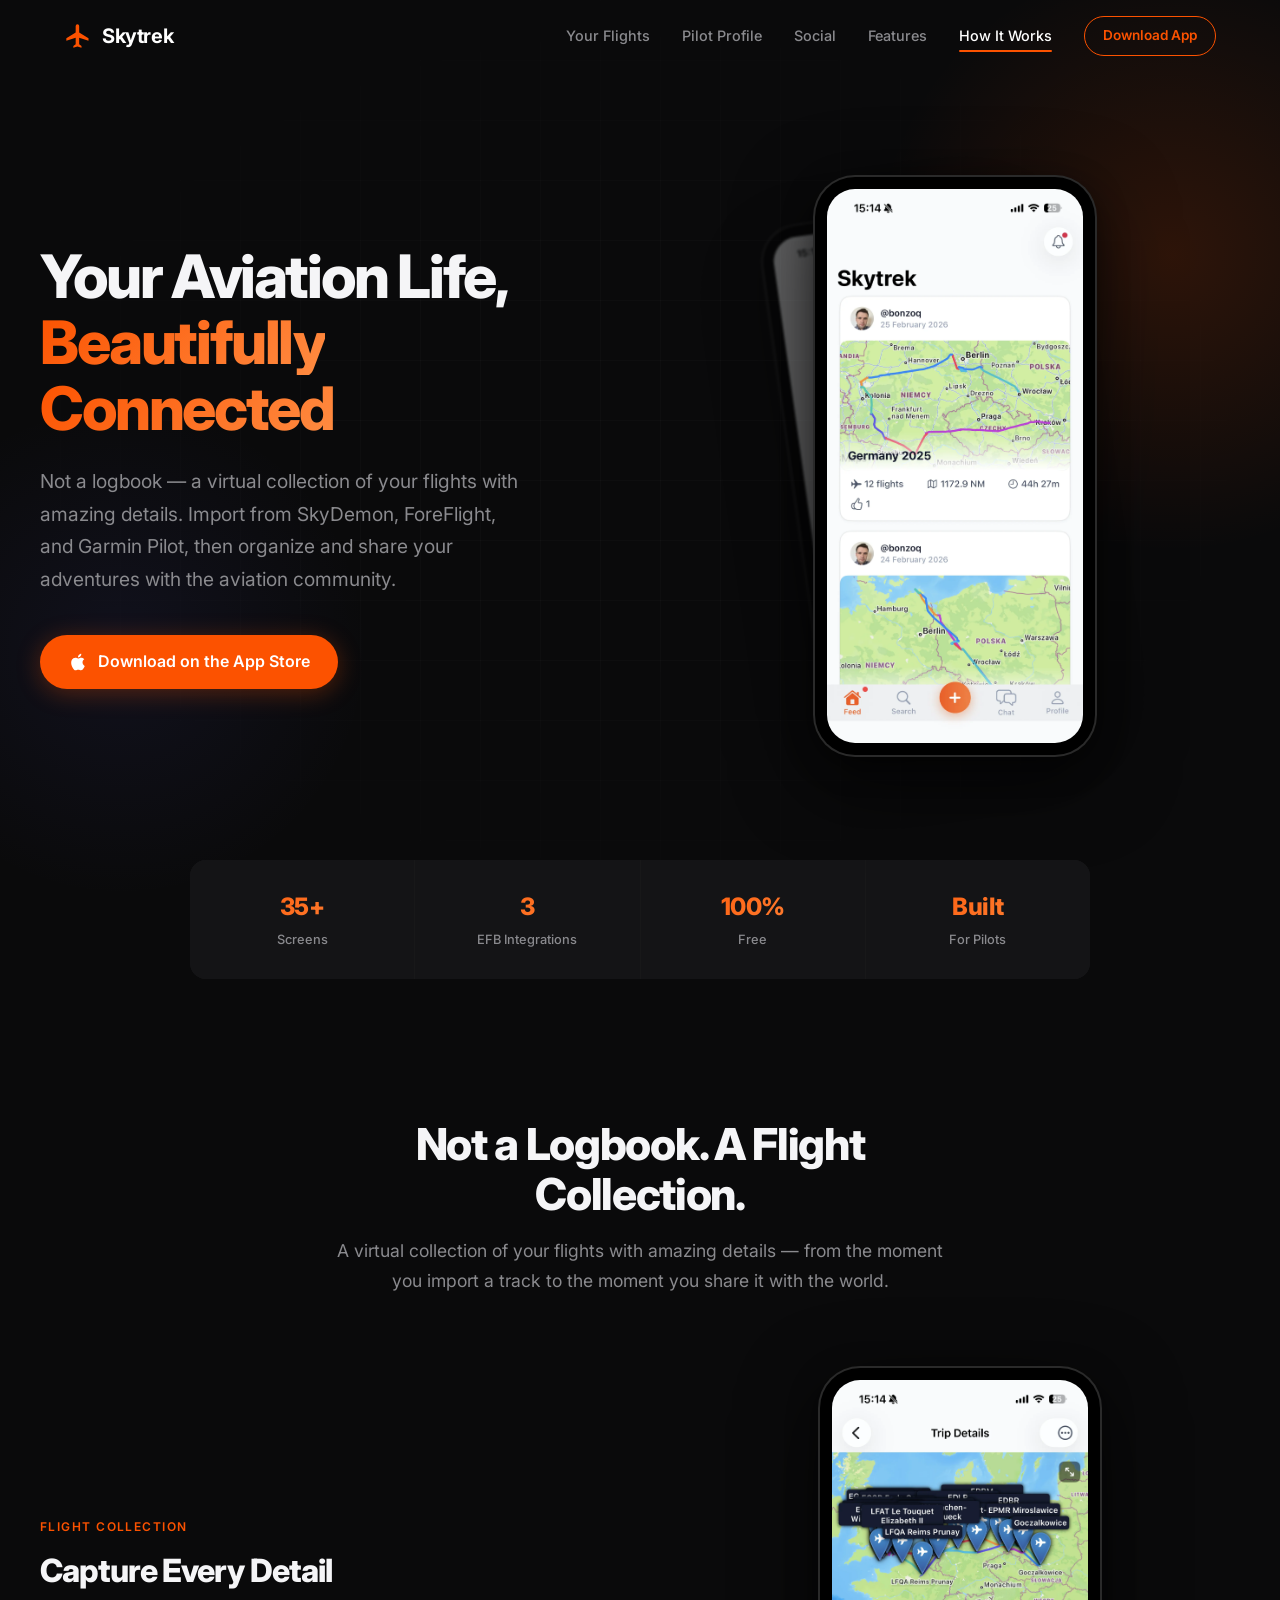
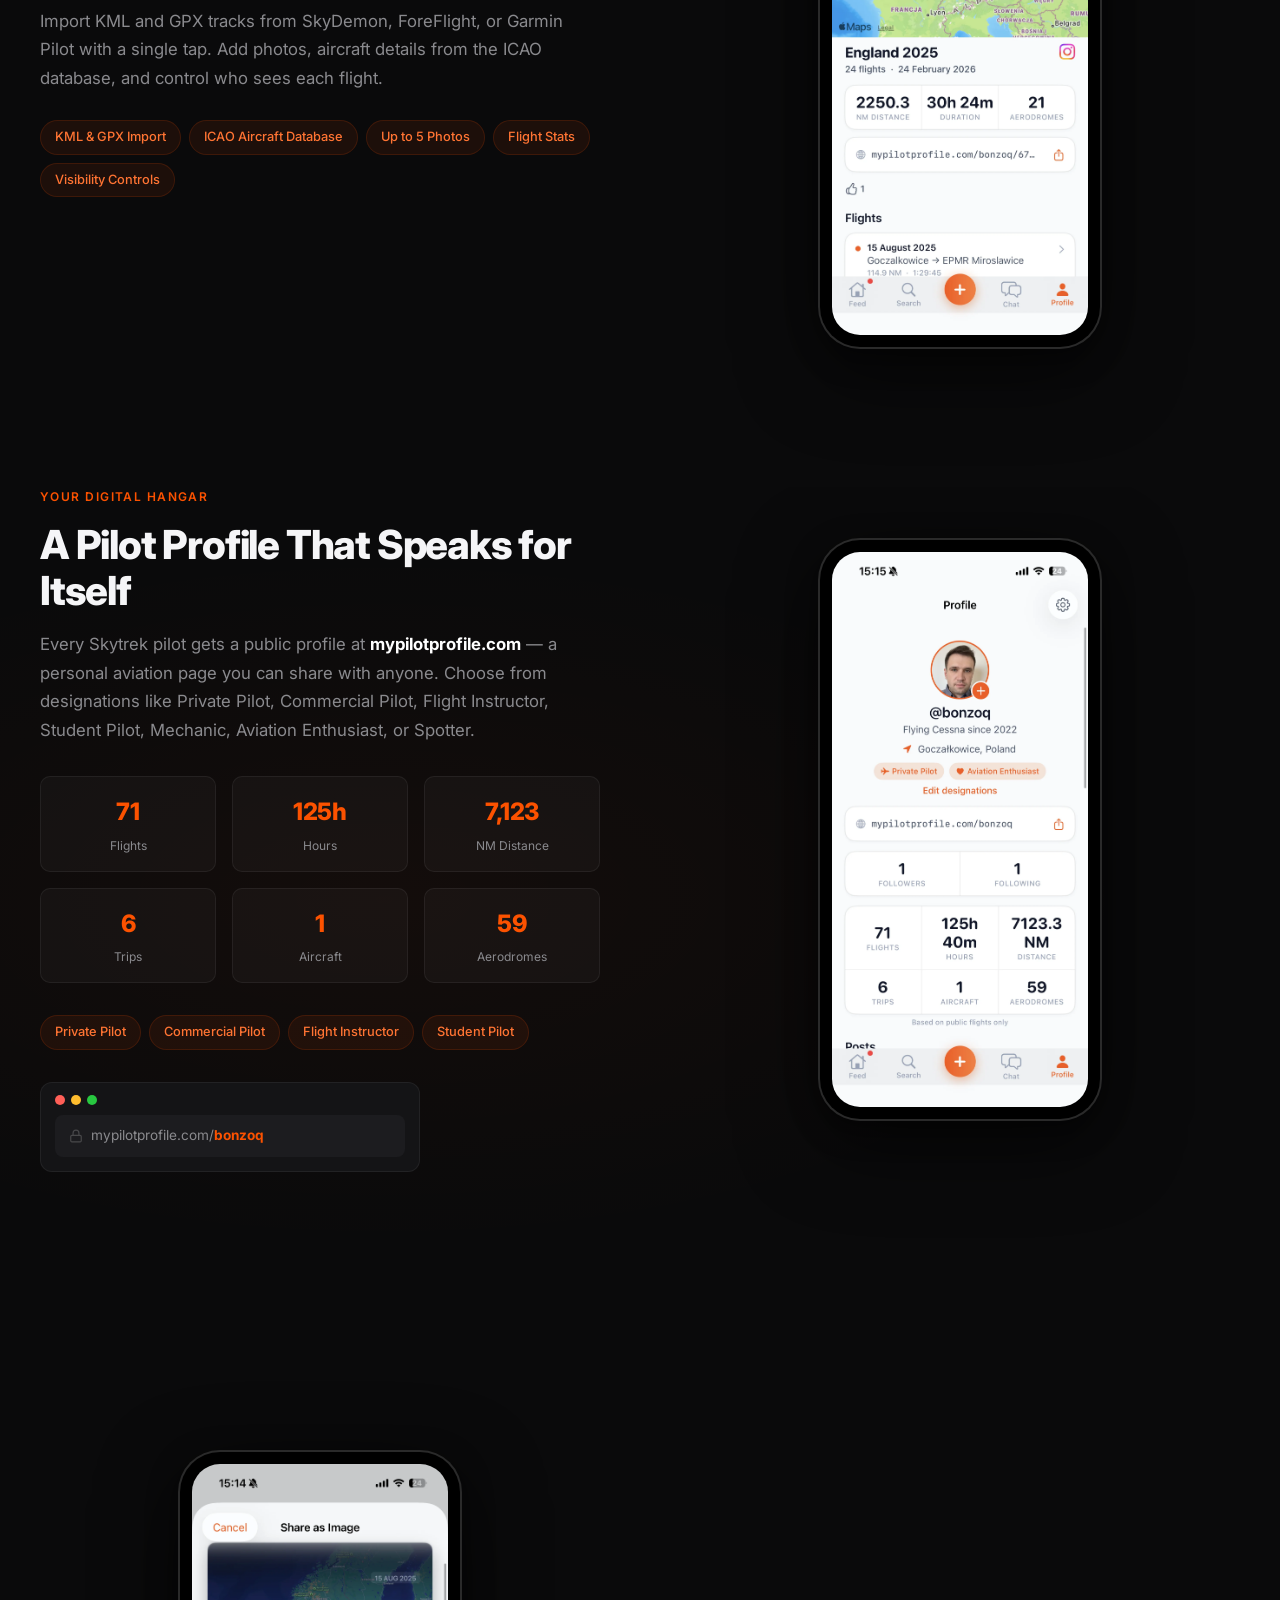
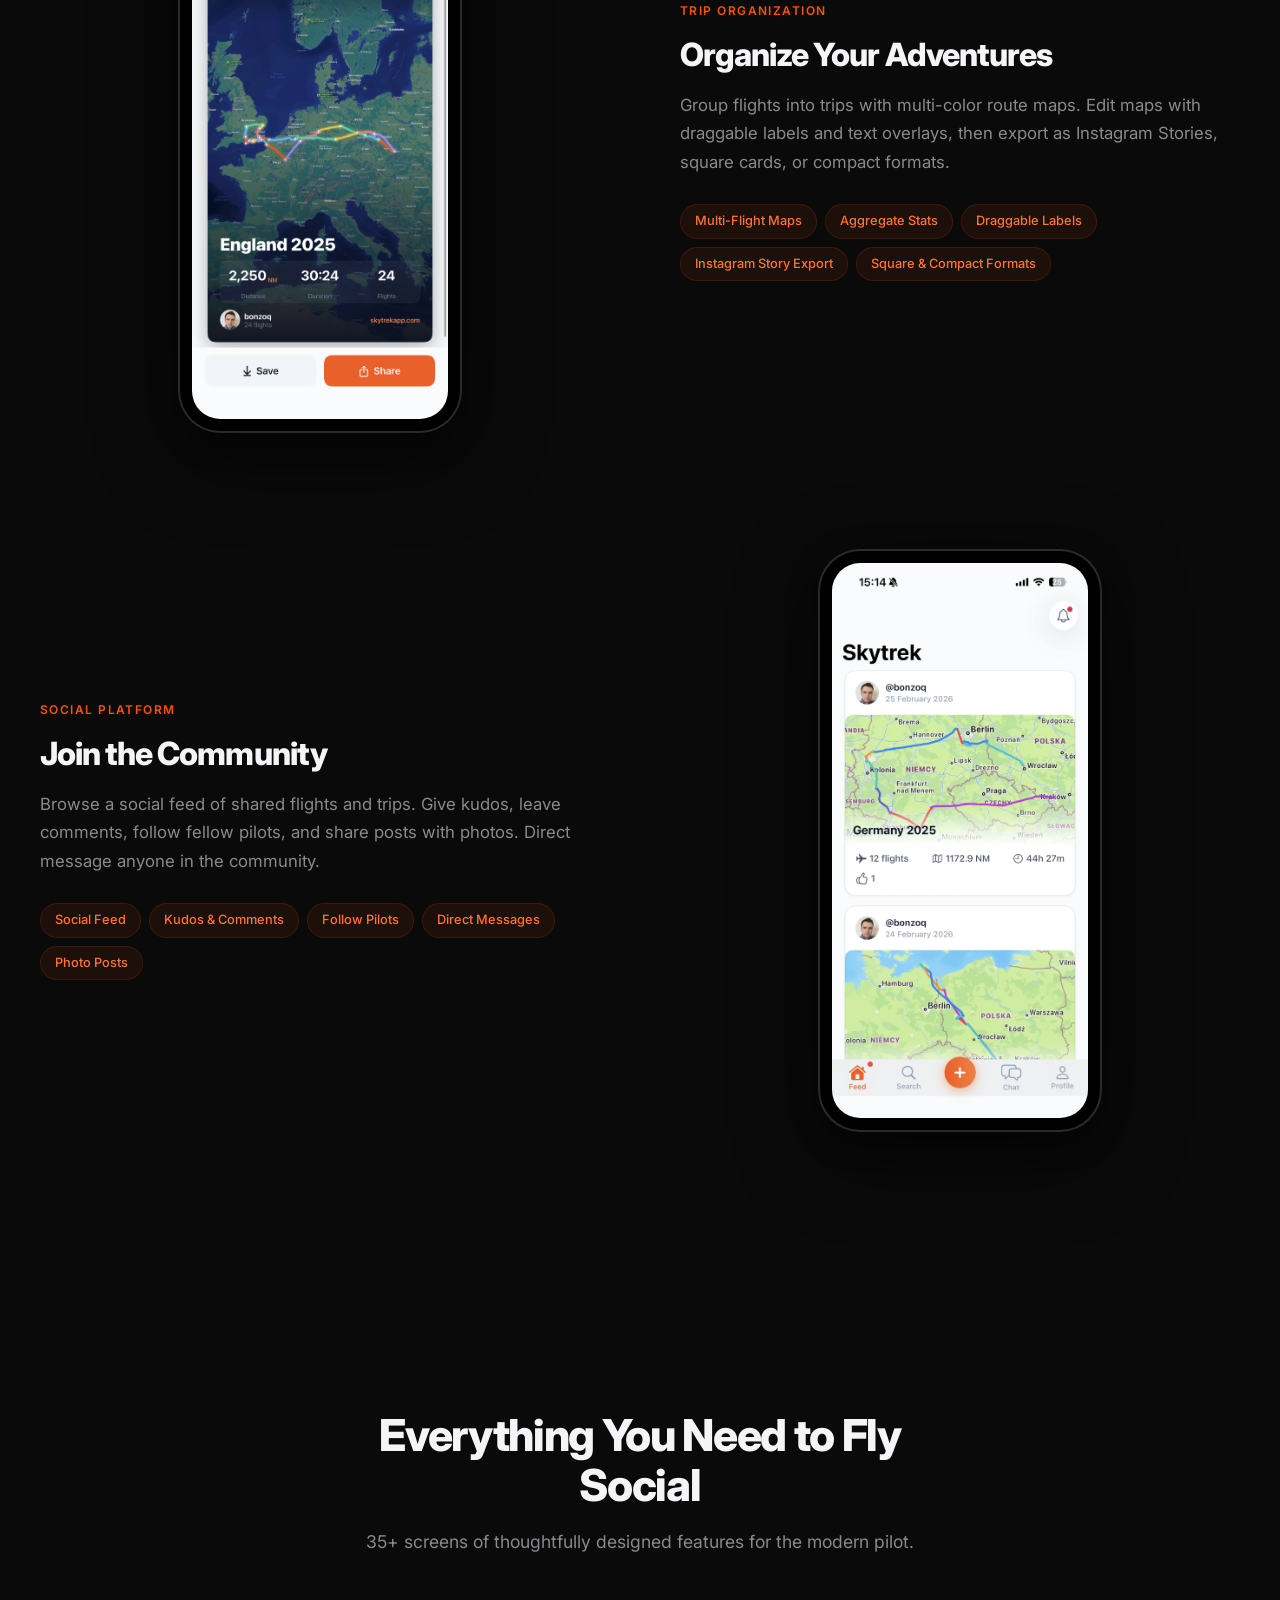
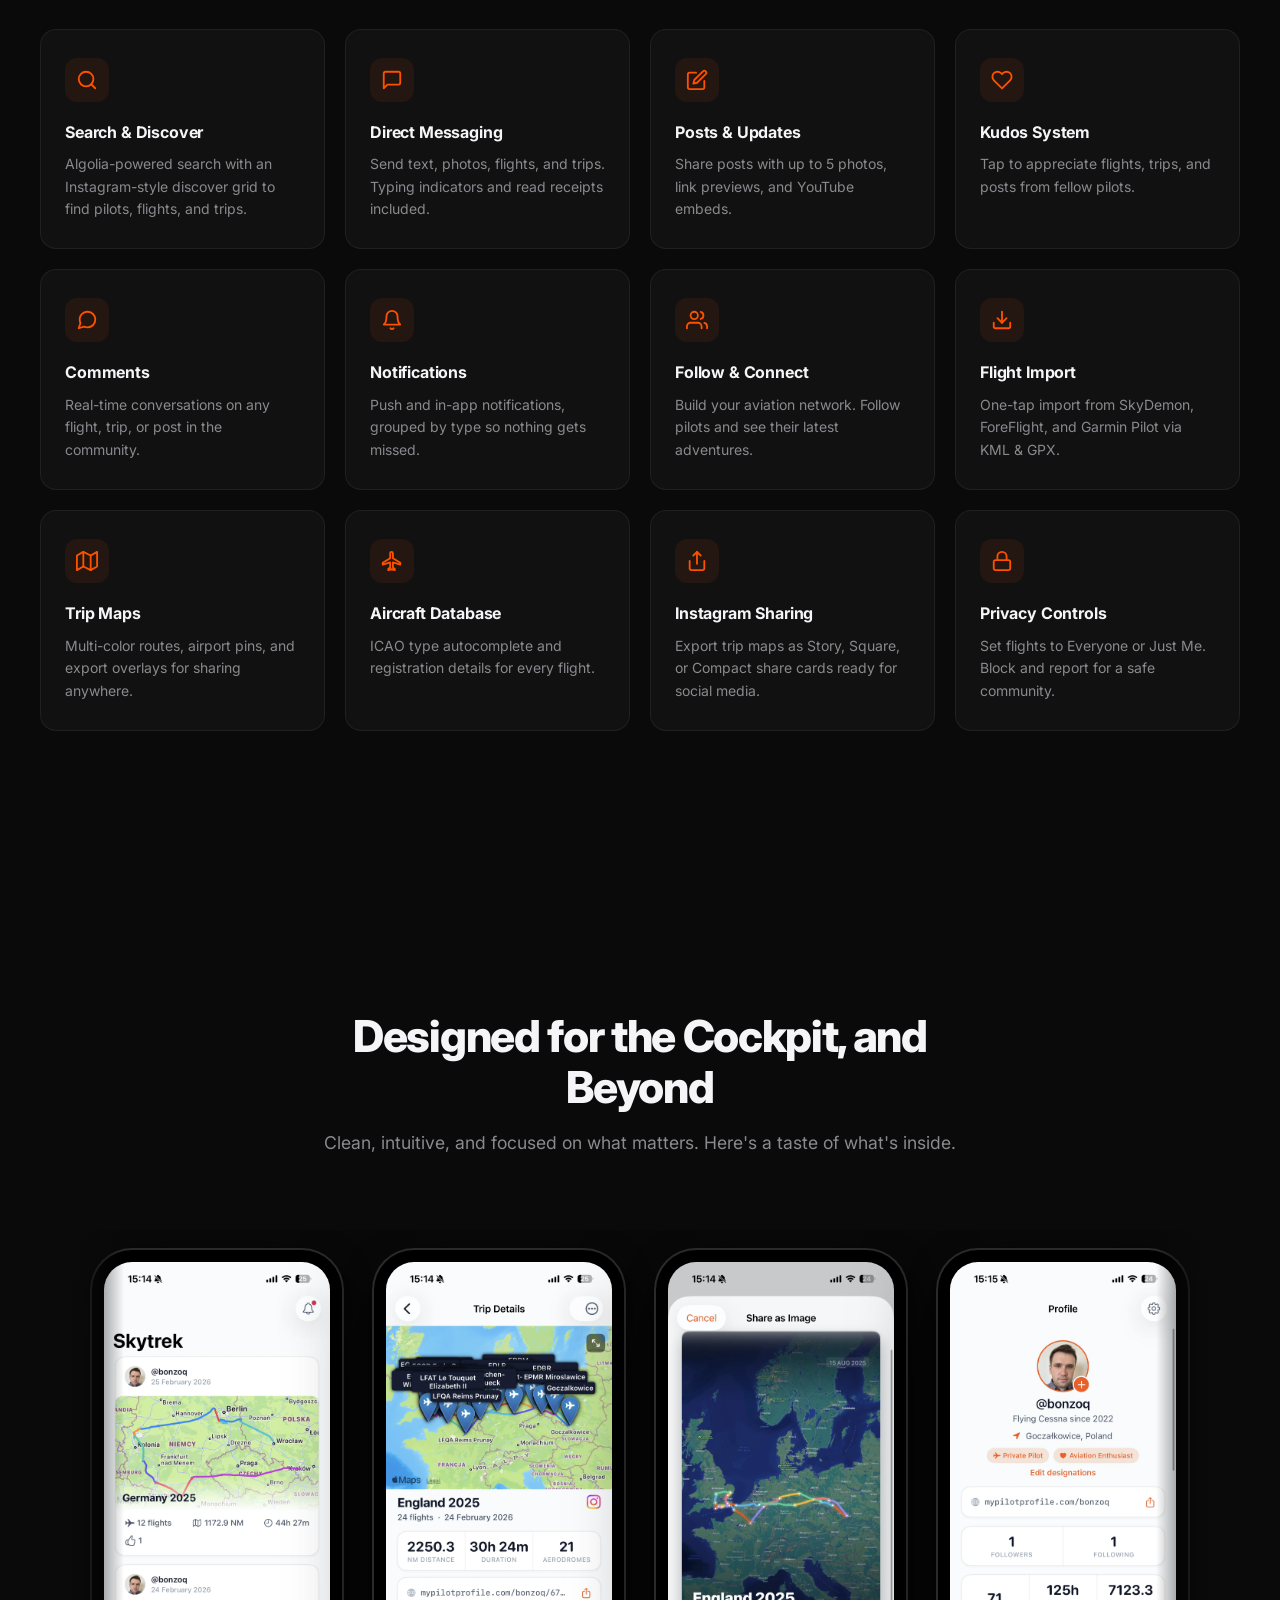
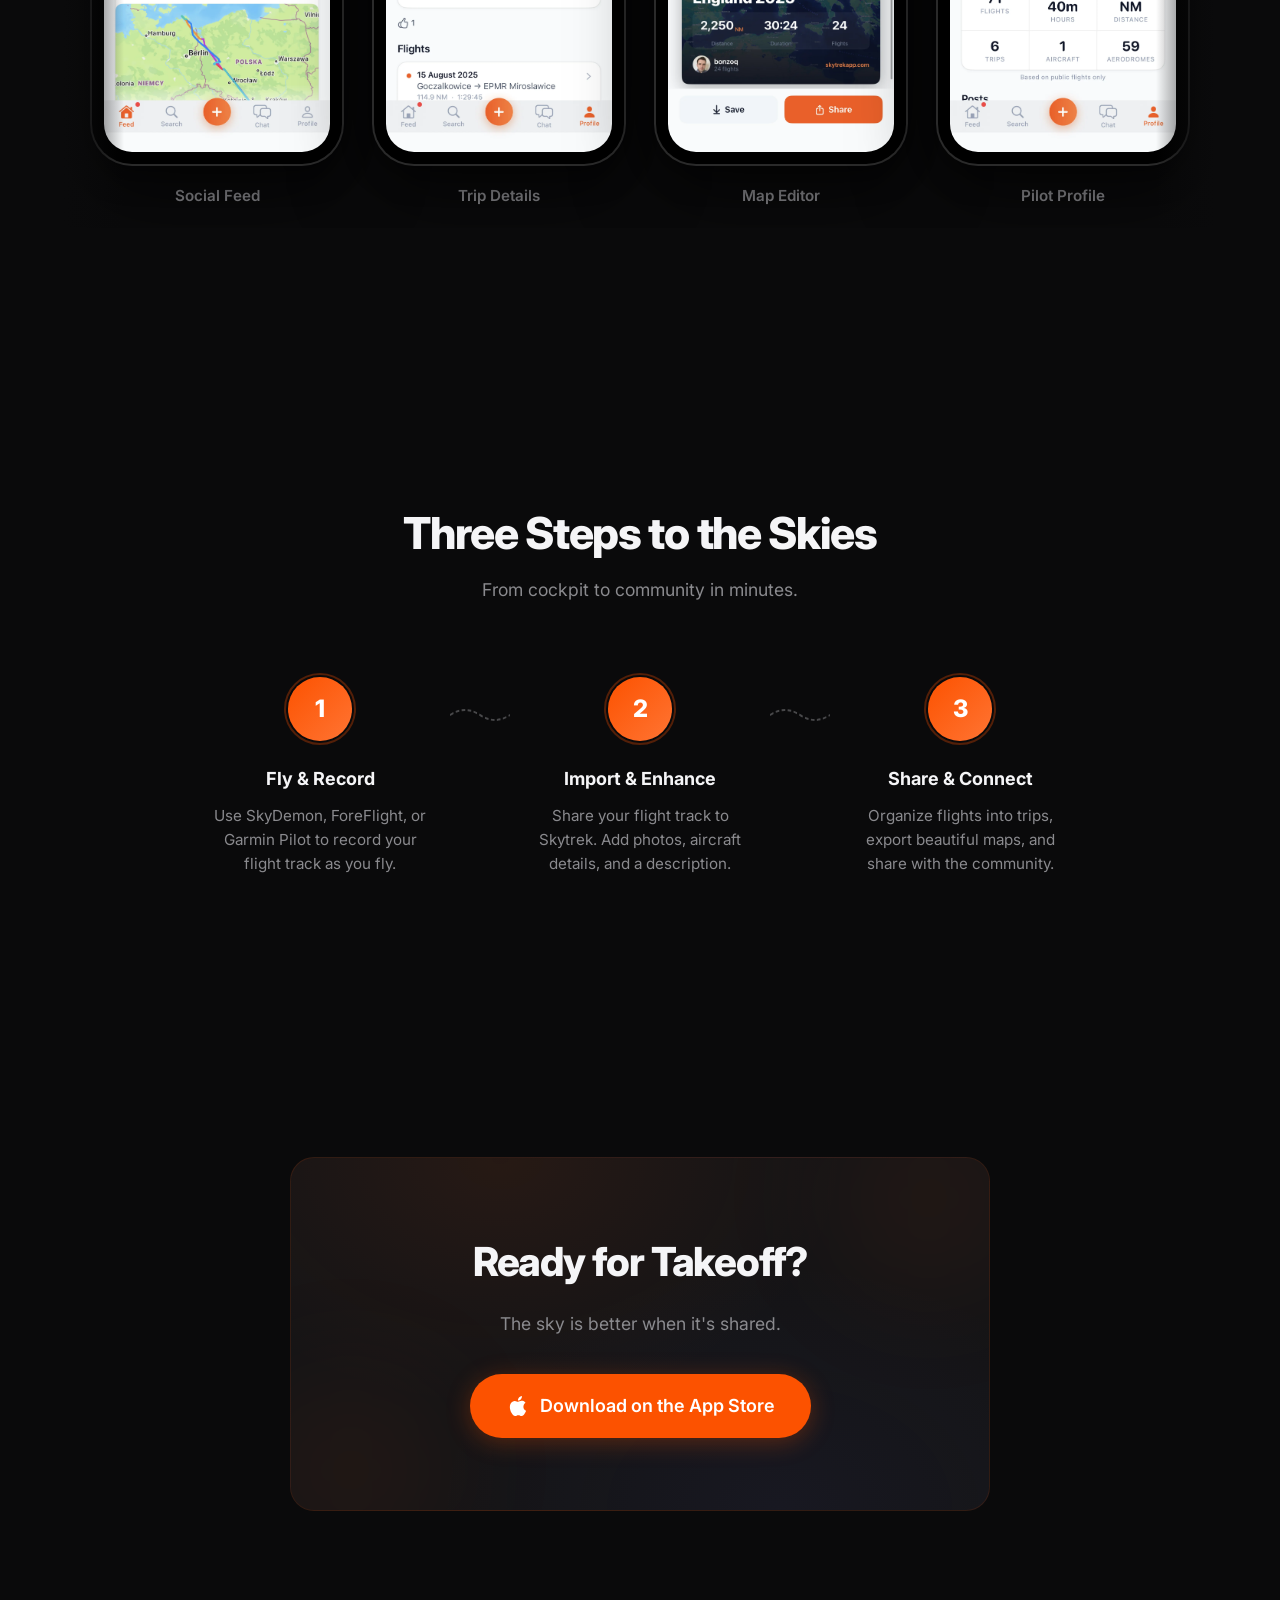
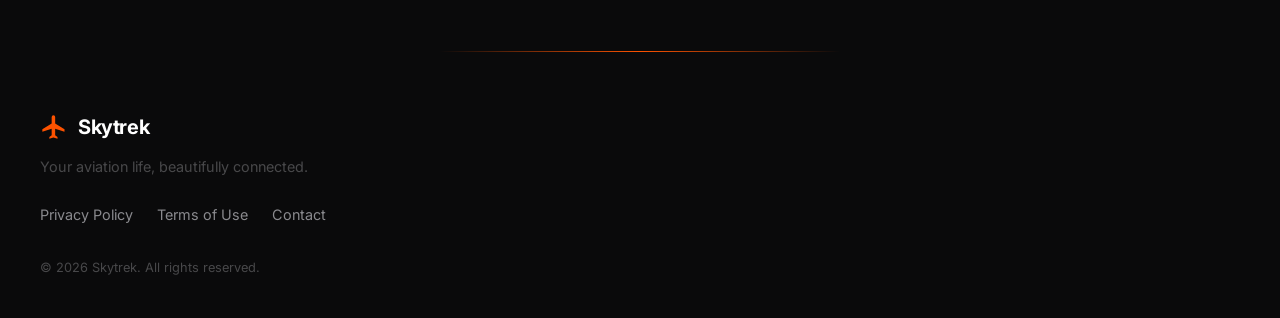
==== index.html @ 8a909683 "Link App Store listing to all CTA buttons now that Skytrek is live Co-Authored-By: Claude Opus 4.6 <" ====
<!DOCTYPE html>
<html lang="en">
<head>
  <meta charset="UTF-8">
  <meta name="viewport" content="width=device-width, initial-scale=1.0">
  <title>Skytrek — Your Aviation Life, Beautifully Connected</title>
  <meta name="description" content="Skytrek is a virtual collection of your flights with amazing details. Import from SkyDemon, ForeFlight, and Garmin Pilot. Create trip maps and share with the aviation community.">

  <!-- Open Graph -->
  <meta property="og:title" content="Skytrek — Your Aviation Life, Beautifully Connected">
  <meta property="og:description" content="A virtual collection of your flights with amazing details. Import from SkyDemon, ForeFlight, and Garmin Pilot. 35+ screens. 100% free.">
  <meta property="og:type" content="website">
  <meta property="og:image" content="images/screenshot-feed.webp">

  <!-- Favicon -->
  <link rel="icon" href="favicon.svg" type="image/svg+xml">

  <!-- Fonts -->
  <link rel="preconnect" href="https://fonts.googleapis.com">
  <link rel="preconnect" href="https://fonts.gstatic.com" crossorigin>
  <link href="https://fonts.googleapis.com/css2?family=Inter:wght@400;500;600;700;800&display=swap" rel="stylesheet">

  <link rel="stylesheet" href="css/style.css">

  <!-- Google Analytics -->
  <script async src="https://www.googletagmanager.com/gtag/js?id=G-2VWK9V1VF9"></script>
  <script>
    window.dataLayer = window.dataLayer || [];
    function gtag(){dataLayer.push(arguments);}
    gtag('js', new Date());
    gtag('config', 'G-2VWK9V1VF9');
  </script>
</head>
<body>

  <!-- ============ 1. Navigation ============ -->
  <nav class="nav" id="nav">
    <div class="nav__container">
      <a href="#" class="nav__logo">
        <svg class="nav__logo-icon" viewBox="0 0 24 24" fill="none" xmlns="http://www.w3.org/2000/svg">
          <path d="M21 16v-2l-8-5V3.5a1.5 1.5 0 0 0-3 0V9l-8 5v2l8-2.5V19l-2 1.5V22l3.5-1 3.5 1v-1.5L13 19v-5.5l8 2.5z" fill="currentColor"/>
        </svg>
        <span>Skytrek</span>
      </a>

      <button class="nav__toggle" id="navToggle" aria-label="Toggle menu" aria-expanded="false">
        <span></span>
        <span></span>
        <span></span>
      </button>

      <div class="nav__menu" id="navMenu">
        <a href="#collection" class="nav__link" data-section="collection">Your Flights</a>
        <a href="#profile" class="nav__link" data-section="profile">Pilot Profile</a>
        <a href="#social" class="nav__link" data-section="social">Social</a>
        <a href="#features" class="nav__link" data-section="features">Features</a>
        <a href="#how-it-works" class="nav__link" data-section="how-it-works">How It Works</a>
        <a href="https://apps.apple.com/pl/app/sky-trek/id6759917556?l=pl" class="nav__cta-link" target="_blank" rel="noopener noreferrer">Download App</a>
      </div>
    </div>
  </nav>

  <!-- ============ 2. Hero ============ -->
  <section class="hero">
    <div class="grid-bg"></div>
    <div class="glow-orange hero__bg-glow-orange"></div>
    <div class="glow-blue hero__bg-glow-blue"></div>

    <div class="hero__container">
      <div class="hero__content">
        <h1 class="hero__title">
          <span class="hero__word">Your</span>
          <span class="hero__word">Aviation</span>
          <span class="hero__word">Life,</span>
          <span class="hero__title-accent">
            <span class="hero__word gradient-text">Beautifully</span>
            <span class="hero__word gradient-text">Connected</span>
          </span>
        </h1>
        <p class="hero__subtitle reveal reveal--delay-2">
          Not a logbook — a virtual collection of your flights with amazing details. Import from SkyDemon, ForeFlight, and Garmin Pilot, then organize and share your adventures with the aviation community.
        </p>
        <div class="hero__actions reveal reveal--delay-3">
          <a href="https://apps.apple.com/pl/app/sky-trek/id6759917556?l=pl" class="btn btn--primary" target="_blank" rel="noopener noreferrer">
            <svg class="btn__icon" viewBox="0 0 24 24" fill="currentColor"><path d="M18.71 19.5c-.83 1.24-1.71 2.45-3.05 2.47-1.34.03-1.77-.79-3.29-.79-1.53 0-2 .77-3.27.82-1.31.05-2.3-1.32-3.14-2.53C4.25 17 2.94 12.45 4.7 9.39c.87-1.52 2.43-2.48 4.12-2.51 1.28-.02 2.5.87 3.29.87.78 0 2.26-1.07 3.8-.91.65.03 2.47.26 3.64 1.98-.09.06-2.17 1.28-2.15 3.81.03 3.02 2.65 4.03 2.68 4.04-.03.07-.42 1.44-1.38 2.83M13 3.5c.73-.83 1.94-1.46 2.94-1.5.13 1.17-.34 2.35-1.04 3.19-.69.85-1.83 1.51-2.95 1.42-.15-1.15.41-2.35 1.05-3.11z"/></svg>
            Download on the App Store
          </a>
        </div>
      </div>

      <div class="hero__visual">
        <div class="hero__phone hero__phone--back phone-frame">
          <img src="images/screenshot-profile.webp" alt="Pilot profile" loading="eager" width="280" height="607">
        </div>
        <div class="hero__phone phone-frame">
          <img src="images/screenshot-feed.webp" alt="Skytrek social feed showing shared trip maps" loading="eager" width="280" height="607">
        </div>
      </div>
    </div>
  </section>

  <!-- ============ 3. Stats Bar ============ -->
  <section class="stats">
    <div class="stats__container reveal">
      <div class="stats__item">
        <div class="stats__number gradient-text">35+</div>
        <div class="stats__label">Screens</div>
      </div>
      <div class="stats__item">
        <div class="stats__number gradient-text">3</div>
        <div class="stats__label">EFB Integrations</div>
      </div>
      <div class="stats__item">
        <div class="stats__number gradient-text">100%</div>
        <div class="stats__label">Free</div>
      </div>
      <div class="stats__item">
        <div class="stats__number gradient-text">Built</div>
        <div class="stats__label">For Pilots</div>
      </div>
    </div>
  </section>

  <!-- ============ 4. Feature Pillars ============ -->
  <section class="pillars" id="pillars">
    <div class="pillars__container">
      <div class="section-header reveal">
        <h2 class="section-title">Not a Logbook. A Flight Collection.</h2>
        <p class="section-subtitle">A virtual collection of your flights with amazing details — from the moment you import a track to the moment you share it with the world.</p>
      </div>

      <!-- Pillar A: Log Every Detail -->
      <div class="pillar" id="collection">
        <div class="pillar__content reveal">
          <span class="overline">Flight Collection</span>
          <h3 class="pillar__title">Capture Every Detail</h3>
          <p class="pillar__desc">Import KML and GPX tracks from SkyDemon, ForeFlight, or Garmin Pilot with a single tap. Add photos, aircraft details from the ICAO database, and control who sees each flight.</p>
          <div class="pillar__pills">
            <span class="pill">KML & GPX Import</span>
            <span class="pill">ICAO Aircraft Database</span>
            <span class="pill">Up to 5 Photos</span>
            <span class="pill">Flight Stats</span>
            <span class="pill">Visibility Controls</span>
          </div>
        </div>
        <div class="pillar__image reveal reveal--delay-1">
          <div class="phone-frame">
            <img src="images/screenshot-trip-details.webp" alt="Trip details view with flight routes on map" loading="lazy" width="280" height="607">
          </div>
        </div>
      </div>
    </div>
  </section>

  <!-- ============ Pilot Profile Showcase ============ -->
  <section class="profile" id="profile">
    <div class="profile__container">
      <div class="profile__content reveal">
        <span class="overline">Your Digital Hangar</span>
        <h2 class="profile__title">A Pilot Profile That Speaks for Itself</h2>
        <p class="profile__desc">Every Skytrek pilot gets a public profile at <strong>mypilotprofile.com</strong> — a personal aviation page you can share with anyone. Choose from designations like Private Pilot, Commercial Pilot, Flight Instructor, Student Pilot, Mechanic, Aviation Enthusiast, or Spotter.</p>

        <div class="profile__stats">
          <div class="profile__stat">
            <div class="profile__stat-number">71</div>
            <div class="profile__stat-label">Flights</div>
          </div>
          <div class="profile__stat">
            <div class="profile__stat-number">125h</div>
            <div class="profile__stat-label">Hours</div>
          </div>
          <div class="profile__stat">
            <div class="profile__stat-number">7,123</div>
            <div class="profile__stat-label">NM Distance</div>
          </div>
          <div class="profile__stat">
            <div class="profile__stat-number">6</div>
            <div class="profile__stat-label">Trips</div>
          </div>
          <div class="profile__stat">
            <div class="profile__stat-number">1</div>
            <div class="profile__stat-label">Aircraft</div>
          </div>
          <div class="profile__stat">
            <div class="profile__stat-number">59</div>
            <div class="profile__stat-label">Aerodromes</div>
          </div>
        </div>

        <div class="profile__badges">
          <span class="pill">Private Pilot</span>
          <span class="pill">Commercial Pilot</span>
          <span class="pill">Flight Instructor</span>
          <span class="pill">Student Pilot</span>
        </div>

        <div class="profile__browser">
          <div class="profile__browser-dots">
            <span></span><span></span><span></span>
          </div>
          <div class="profile__browser-bar">
            <svg viewBox="0 0 24 24" fill="none" stroke="currentColor" stroke-width="2" width="14" height="14"><rect x="3" y="11" width="18" height="11" rx="2" ry="2"/><path d="M7 11V7a5 5 0 0 1 10 0v4"/></svg>
            <a href="https://mypilotprofile.com/bonzoq" target="_blank" rel="noopener noreferrer">mypilotprofile.com/<strong>bonzoq</strong></a>
          </div>
        </div>
      </div>

      <div class="profile__image reveal reveal--delay-1">
        <div class="phone-frame">
          <img src="images/screenshot-profile.webp" alt="Pilot profile showing flight stats, trips, and aviation achievements" loading="lazy" width="280" height="607">
        </div>
      </div>
    </div>
  </section>

  <section class="pillars">
    <div class="pillars__container">
      <!-- Pillar B: Organize Your Adventures -->
      <div class="pillar pillar--reversed">
        <div class="pillar__content reveal">
          <span class="overline">Trip Organization</span>
          <h3 class="pillar__title">Organize Your Adventures</h3>
          <p class="pillar__desc">Group flights into trips with multi-color route maps. Edit maps with draggable labels and text overlays, then export as Instagram Stories, square cards, or compact formats.</p>
          <div class="pillar__pills">
            <span class="pill">Multi-Flight Maps</span>
            <span class="pill">Aggregate Stats</span>
            <span class="pill">Draggable Labels</span>
            <span class="pill">Instagram Story Export</span>
            <span class="pill">Square & Compact Formats</span>
          </div>
        </div>
        <div class="pillar__image reveal reveal--delay-1">
          <div class="phone-frame">
            <img src="images/screenshot-map-editor.webp" alt="Trip map editor with colored routes and labels" loading="lazy" width="280" height="607">
          </div>
        </div>
      </div>

      <!-- Pillar C: Join the Community -->
      <div class="pillar" id="social">
        <div class="pillar__content reveal">
          <span class="overline">Social Platform</span>
          <h3 class="pillar__title">Join the Community</h3>
          <p class="pillar__desc">Browse a social feed of shared flights and trips. Give kudos, leave comments, follow fellow pilots, and share posts with photos. Direct message anyone in the community.</p>
          <div class="pillar__pills">
            <span class="pill">Social Feed</span>
            <span class="pill">Kudos & Comments</span>
            <span class="pill">Follow Pilots</span>
            <span class="pill">Direct Messages</span>
            <span class="pill">Photo Posts</span>
          </div>
        </div>
        <div class="pillar__image reveal reveal--delay-1">
          <div class="phone-frame">
            <img src="images/screenshot-feed.webp" alt="Skytrek social feed" loading="lazy" width="280" height="607">
          </div>
        </div>
      </div>
    </div>
  </section>

  <!-- ============ 5. Feature Grid (12 cards) ============ -->
  <section class="feature-grid" id="features">
    <div class="feature-grid__container">
      <div class="section-header reveal">
        <h2 class="section-title">Everything You Need to Fly Social</h2>
        <p class="section-subtitle">35+ screens of thoughtfully designed features for the modern pilot.</p>
      </div>

      <div class="feature-grid__grid">
        <!-- 1. Search & Discover -->
        <div class="feature-grid__card">
          <div class="feature-grid__icon">
            <svg viewBox="0 0 24 24" fill="none" stroke="currentColor" stroke-width="2" stroke-linecap="round" stroke-linejoin="round"><circle cx="11" cy="11" r="8"/><line x1="21" y1="21" x2="16.65" y2="16.65"/></svg>
          </div>
          <h3 class="feature-grid__card-title">Search & Discover</h3>
          <p class="feature-grid__card-desc">Algolia-powered search with an Instagram-style discover grid to find pilots, flights, and trips.</p>
        </div>

        <!-- 2. Direct Messaging -->
        <div class="feature-grid__card">
          <div class="feature-grid__icon">
            <svg viewBox="0 0 24 24" fill="none" stroke="currentColor" stroke-width="2" stroke-linecap="round" stroke-linejoin="round"><path d="M21 15a2 2 0 0 1-2 2H7l-4 4V5a2 2 0 0 1 2-2h14a2 2 0 0 1 2 2z"/></svg>
          </div>
          <h3 class="feature-grid__card-title">Direct Messaging</h3>
          <p class="feature-grid__card-desc">Send text, photos, flights, and trips. Typing indicators and read receipts included.</p>
        </div>

        <!-- 3. Posts & Updates -->
        <div class="feature-grid__card">
          <div class="feature-grid__icon">
            <svg viewBox="0 0 24 24" fill="none" stroke="currentColor" stroke-width="2" stroke-linecap="round" stroke-linejoin="round"><path d="M11 4H4a2 2 0 0 0-2 2v14a2 2 0 0 0 2 2h14a2 2 0 0 0 2-2v-7"/><path d="M18.5 2.5a2.121 2.121 0 0 1 3 3L12 15l-4 1 1-4 9.5-9.5z"/></svg>
          </div>
          <h3 class="feature-grid__card-title">Posts & Updates</h3>
          <p class="feature-grid__card-desc">Share posts with up to 5 photos, link previews, and YouTube embeds.</p>
        </div>

        <!-- 4. Kudos System -->
        <div class="feature-grid__card">
          <div class="feature-grid__icon">
            <svg viewBox="0 0 24 24" fill="none" stroke="currentColor" stroke-width="2" stroke-linecap="round" stroke-linejoin="round"><path d="M20.84 4.61a5.5 5.5 0 0 0-7.78 0L12 5.67l-1.06-1.06a5.5 5.5 0 0 0-7.78 7.78l1.06 1.06L12 21.23l7.78-7.78 1.06-1.06a5.5 5.5 0 0 0 0-7.78z"/></svg>
          </div>
          <h3 class="feature-grid__card-title">Kudos System</h3>
          <p class="feature-grid__card-desc">Tap to appreciate flights, trips, and posts from fellow pilots.</p>
        </div>

        <!-- 5. Comments -->
        <div class="feature-grid__card">
          <div class="feature-grid__icon">
            <svg viewBox="0 0 24 24" fill="none" stroke="currentColor" stroke-width="2" stroke-linecap="round" stroke-linejoin="round"><path d="M21 11.5a8.38 8.38 0 0 1-.9 3.8 8.5 8.5 0 0 1-7.6 4.7 8.38 8.38 0 0 1-3.8-.9L3 21l1.9-5.7a8.38 8.38 0 0 1-.9-3.8 8.5 8.5 0 0 1 4.7-7.6 8.38 8.38 0 0 1 3.8-.9h.5a8.48 8.48 0 0 1 8 8v.5z"/></svg>
          </div>
          <h3 class="feature-grid__card-title">Comments</h3>
          <p class="feature-grid__card-desc">Real-time conversations on any flight, trip, or post in the community.</p>
        </div>

        <!-- 6. Notifications -->
        <div class="feature-grid__card">
          <div class="feature-grid__icon">
            <svg viewBox="0 0 24 24" fill="none" stroke="currentColor" stroke-width="2" stroke-linecap="round" stroke-linejoin="round"><path d="M18 8A6 6 0 0 0 6 8c0 7-3 9-3 9h18s-3-2-3-9"/><path d="M13.73 21a2 2 0 0 1-3.46 0"/></svg>
          </div>
          <h3 class="feature-grid__card-title">Notifications</h3>
          <p class="feature-grid__card-desc">Push and in-app notifications, grouped by type so nothing gets missed.</p>
        </div>

        <!-- 7. Follow & Connect -->
        <div class="feature-grid__card">
          <div class="feature-grid__icon">
            <svg viewBox="0 0 24 24" fill="none" stroke="currentColor" stroke-width="2" stroke-linecap="round" stroke-linejoin="round"><path d="M17 21v-2a4 4 0 0 0-4-4H5a4 4 0 0 0-4 4v2"/><circle cx="9" cy="7" r="4"/><path d="M23 21v-2a4 4 0 0 0-3-3.87"/><path d="M16 3.13a4 4 0 0 1 0 7.75"/></svg>
          </div>
          <h3 class="feature-grid__card-title">Follow & Connect</h3>
          <p class="feature-grid__card-desc">Build your aviation network. Follow pilots and see their latest adventures.</p>
        </div>

        <!-- 8. Flight Import -->
        <div class="feature-grid__card">
          <div class="feature-grid__icon">
            <svg viewBox="0 0 24 24" fill="none" stroke="currentColor" stroke-width="2" stroke-linecap="round" stroke-linejoin="round"><path d="M21 15v4a2 2 0 0 1-2 2H5a2 2 0 0 1-2-2v-4"/><polyline points="7 10 12 15 17 10"/><line x1="12" y1="15" x2="12" y2="3"/></svg>
          </div>
          <h3 class="feature-grid__card-title">Flight Import</h3>
          <p class="feature-grid__card-desc">One-tap import from SkyDemon, ForeFlight, and Garmin Pilot via KML & GPX.</p>
        </div>

        <!-- 9. Trip Maps -->
        <div class="feature-grid__card">
          <div class="feature-grid__icon">
            <svg viewBox="0 0 24 24" fill="none" stroke="currentColor" stroke-width="2" stroke-linecap="round" stroke-linejoin="round"><polygon points="1 6 1 22 8 18 16 22 23 18 23 2 16 6 8 2 1 6"/><line x1="8" y1="2" x2="8" y2="18"/><line x1="16" y1="6" x2="16" y2="22"/></svg>
          </div>
          <h3 class="feature-grid__card-title">Trip Maps</h3>
          <p class="feature-grid__card-desc">Multi-color routes, airport pins, and export overlays for sharing anywhere.</p>
        </div>

        <!-- 10. Aircraft Database -->
        <div class="feature-grid__card">
          <div class="feature-grid__icon">
            <svg viewBox="0 0 24 24" fill="none" stroke="currentColor" stroke-width="2" stroke-linecap="round" stroke-linejoin="round"><path d="M21 16v-2l-8-5V3.5a1.5 1.5 0 0 0-3 0V9l-8 5v2l8-2.5V19l-2 1.5V22l3.5-1 3.5 1v-1.5L13 19v-5.5l8 2.5z"/></svg>
          </div>
          <h3 class="feature-grid__card-title">Aircraft Database</h3>
          <p class="feature-grid__card-desc">ICAO type autocomplete and registration details for every flight.</p>
        </div>

        <!-- 11. Instagram Sharing -->
        <div class="feature-grid__card">
          <div class="feature-grid__icon">
            <svg viewBox="0 0 24 24" fill="none" stroke="currentColor" stroke-width="2" stroke-linecap="round" stroke-linejoin="round"><path d="M4 12v8a2 2 0 0 0 2 2h12a2 2 0 0 0 2-2v-8"/><polyline points="16 6 12 2 8 6"/><line x1="12" y1="2" x2="12" y2="15"/></svg>
          </div>
          <h3 class="feature-grid__card-title">Instagram Sharing</h3>
          <p class="feature-grid__card-desc">Export trip maps as Story, Square, or Compact share cards ready for social media.</p>
        </div>

        <!-- 12. Privacy Controls -->
        <div class="feature-grid__card">
          <div class="feature-grid__icon">
            <svg viewBox="0 0 24 24" fill="none" stroke="currentColor" stroke-width="2" stroke-linecap="round" stroke-linejoin="round"><rect x="3" y="11" width="18" height="11" rx="2" ry="2"/><path d="M7 11V7a5 5 0 0 1 10 0v4"/></svg>
          </div>
          <h3 class="feature-grid__card-title">Privacy Controls</h3>
          <p class="feature-grid__card-desc">Set flights to Everyone or Just Me. Block and report for a safe community.</p>
        </div>
      </div>
    </div>
  </section>

  <!-- ============ 7. Screenshots Gallery ============ -->
  <section class="preview" id="preview">
    <div class="preview__container">
      <div class="section-header reveal">
        <h2 class="section-title">Designed for the Cockpit, and Beyond</h2>
        <p class="section-subtitle">Clean, intuitive, and focused on what matters. Here's a taste of what's inside.</p>
      </div>
      <div class="preview__scroll-wrap">
        <div class="preview__scroll">
          <div class="preview__track">
            <div class="preview__item reveal">
              <div class="phone-frame phone-frame--small">
                <img src="images/screenshot-feed.webp" alt="Social feed with shared trip maps" loading="lazy" width="250" height="542">
              </div>
              <p class="preview__caption">Social Feed</p>
            </div>
            <div class="preview__item reveal reveal--delay-1">
              <div class="phone-frame phone-frame--small">
                <img src="images/screenshot-trip-details.webp" alt="Trip details with flight routes on map" loading="lazy" width="250" height="542">
              </div>
              <p class="preview__caption">Trip Details</p>
            </div>
            <div class="preview__item reveal reveal--delay-2">
              <div class="phone-frame phone-frame--small">
                <img src="images/screenshot-map-editor.webp" alt="Trip map editor with colored routes and labels" loading="lazy" width="250" height="542">
              </div>
              <p class="preview__caption">Map Editor</p>
            </div>
            <div class="preview__item reveal reveal--delay-3">
              <div class="phone-frame phone-frame--small">
                <img src="images/screenshot-profile.webp" alt="Pilot profile with flight statistics" loading="lazy" width="250" height="542">
              </div>
              <p class="preview__caption">Pilot Profile</p>
            </div>
          </div>
        </div>
      </div>
    </div>
  </section>

  <!-- ============ 8. How It Works ============ -->
  <section class="how-it-works" id="how-it-works">
    <div class="how-it-works__container">
      <div class="section-header reveal">
        <h2 class="section-title">Three Steps to the Skies</h2>
        <p class="section-subtitle">From cockpit to community in minutes.</p>
      </div>
      <div class="steps">
        <div class="step reveal">
          <div class="step__number">1</div>
          <div class="step__content">
            <h3 class="step__title">Fly & Record</h3>
            <p class="step__desc">Use SkyDemon, ForeFlight, or Garmin Pilot to record your flight track as you fly.</p>
          </div>
        </div>
        <div class="step__connector reveal" aria-hidden="true">
          <svg viewBox="0 0 100 20" preserveAspectRatio="none"><path d="M0 10 Q25 0, 50 10 T100 10" stroke="currentColor" stroke-width="2" fill="none" stroke-dasharray="6 4"/></svg>
        </div>
        <div class="step reveal reveal--delay-1">
          <div class="step__number">2</div>
          <div class="step__content">
            <h3 class="step__title">Import & Enhance</h3>
            <p class="step__desc">Share your flight track to Skytrek. Add photos, aircraft details, and a description.</p>
          </div>
        </div>
        <div class="step__connector reveal" aria-hidden="true">
          <svg viewBox="0 0 100 20" preserveAspectRatio="none"><path d="M0 10 Q25 0, 50 10 T100 10" stroke="currentColor" stroke-width="2" fill="none" stroke-dasharray="6 4"/></svg>
        </div>
        <div class="step reveal reveal--delay-2">
          <div class="step__number">3</div>
          <div class="step__content">
            <h3 class="step__title">Share & Connect</h3>
            <p class="step__desc">Organize flights into trips, export beautiful maps, and share with the community.</p>
          </div>
        </div>
      </div>
    </div>
  </section>

  <!-- ============ 9. CTA Section ============ -->
  <section class="cta" id="cta">
    <div class="cta__container reveal">
      <div class="cta__orb cta__orb--1" aria-hidden="true"></div>
      <div class="cta__orb cta__orb--2" aria-hidden="true"></div>
      <h2 class="cta__title">Ready for Takeoff?</h2>
      <p class="cta__subtitle">The sky is better when it's shared.</p>
      <a href="https://apps.apple.com/pl/app/sky-trek/id6759917556?l=pl" class="btn btn--primary btn--large" target="_blank" rel="noopener noreferrer">
        <svg class="btn__icon" viewBox="0 0 24 24" fill="currentColor"><path d="M18.71 19.5c-.83 1.24-1.71 2.45-3.05 2.47-1.34.03-1.77-.79-3.29-.79-1.53 0-2 .77-3.27.82-1.31.05-2.3-1.32-3.14-2.53C4.25 17 2.94 12.45 4.7 9.39c.87-1.52 2.43-2.48 4.12-2.51 1.28-.02 2.5.87 3.29.87.78 0 2.26-1.07 3.8-.91.65.03 2.47.26 3.64 1.98-.09.06-2.17 1.28-2.15 3.81.03 3.02 2.65 4.03 2.68 4.04-.03.07-.42 1.44-1.38 2.83M13 3.5c.73-.83 1.94-1.46 2.94-1.5.13 1.17-.34 2.35-1.04 3.19-.69.85-1.83 1.51-2.95 1.42-.15-1.15.41-2.35 1.05-3.11z"/></svg>
        Download on the App Store
      </a>
    </div>
  </section>

  <!-- ============ 10. Footer ============ -->
  <footer class="footer">
    <div class="footer__container">
      <div class="footer__brand">
        <a href="#" class="nav__logo">
          <svg class="nav__logo-icon" viewBox="0 0 24 24" fill="none" xmlns="http://www.w3.org/2000/svg">
            <path d="M21 16v-2l-8-5V3.5a1.5 1.5 0 0 0-3 0V9l-8 5v2l8-2.5V19l-2 1.5V22l3.5-1 3.5 1v-1.5L13 19v-5.5l8 2.5z" fill="currentColor"/>
          </svg>
          <span>Skytrek</span>
        </a>
        <p class="footer__tagline">Your aviation life, beautifully connected.</p>
      </div>
      <div class="footer__links">
        <a href="privacy/index.html">Privacy Policy</a>
        <a href="terms/index.html">Terms of Use</a>
        <a href="mailto:massiveballz@proton.me">Contact</a>
      </div>
      <div class="footer__bottom">
        <p>&copy; 2026 Skytrek. All rights reserved.</p>
      </div>
    </div>
  </footer>

  <script src="js/main.js"></script>
</body>
</html>
---- css/style.css ----
/* ========================================
   Skytrek — Premium Landing Page
   Linear/Raycast-inspired dark theme
   ======================================== */

/* --- Reset --- */
*,
*::before,
*::after {
  margin: 0;
  padding: 0;
  box-sizing: border-box;
}

/* --- Design Tokens --- */
:root {
  --orange: #FC5200;
  --orange-light: #ff7433;
  --orange-dark: #d94600;
  --blue-purple: #6366f1;
  --dark: #0a0a0b;
  --dark-card: #141416;
  --dark-surface: #1c1c1f;
  --gray-100: #f5f5f7;
  --gray-200: #e5e5ea;
  --gray-400: #8a8a8e;
  --gray-600: #48484a;
  --white: #ffffff;

  /* Glassmorphism */
  --glass-bg: rgba(255, 255, 255, 0.03);
  --glass-border: rgba(255, 255, 255, 0.06);
  --glass-border-hover: rgba(252, 82, 0, 0.3);
  --orange-glow: rgba(252, 82, 0, 0.15);

  --font: 'Inter', -apple-system, BlinkMacSystemFont, 'Segoe UI', sans-serif;
  --radius: 16px;
  --radius-sm: 10px;
  --radius-xs: 6px;

  --nav-height: 72px;
  --section-gap: 140px;
}

html {
  scroll-behavior: smooth;
  -webkit-text-size-adjust: 100%;
}

body {
  font-family: var(--font);
  background: var(--dark);
  color: var(--gray-100);
  line-height: 1.6;
  overflow-x: hidden;
  -webkit-font-smoothing: antialiased;
  -moz-osx-font-smoothing: grayscale;
}

a {
  color: inherit;
  text-decoration: none;
}

img {
  max-width: 100%;
  height: auto;
  display: block;
}

/* --- Utility Classes --- */
.glass {
  background: var(--glass-bg);
  border: 1px solid var(--glass-border);
  -webkit-backdrop-filter: blur(12px);
  backdrop-filter: blur(12px);
}

.gradient-text {
  background: linear-gradient(135deg, var(--orange), #ff8c42);
  -webkit-background-clip: text;
  -webkit-text-fill-color: transparent;
  background-clip: text;
}

.pill {
  display: inline-block;
  padding: 6px 14px;
  border-radius: 50px;
  font-size: 0.8rem;
  font-weight: 500;
  background: rgba(252, 82, 0, 0.08);
  border: 1px solid rgba(252, 82, 0, 0.15);
  color: var(--orange-light);
  white-space: nowrap;
}

.overline {
  display: block;
  font-size: 0.75rem;
  font-weight: 600;
  letter-spacing: 0.12em;
  text-transform: uppercase;
  color: var(--orange);
  margin-bottom: 16px;
}

.glow-orange {
  position: absolute;
  width: 600px;
  height: 600px;
  background: radial-gradient(circle, var(--orange-glow) 0%, transparent 70%);
  pointer-events: none;
  z-index: 0;
}

.glow-blue {
  position: absolute;
  width: 500px;
  height: 500px;
  background: radial-gradient(circle, rgba(99, 102, 241, 0.08) 0%, transparent 70%);
  pointer-events: none;
  z-index: 0;
}

.grid-bg {
  position: absolute;
  inset: 0;
  background-image:
    linear-gradient(rgba(255, 255, 255, 0.02) 1px, transparent 1px),
    linear-gradient(90deg, rgba(255, 255, 255, 0.02) 1px, transparent 1px);
  background-size: 60px 60px;
  pointer-events: none;
  z-index: 0;
  mask-image: radial-gradient(ellipse at center, black 30%, transparent 80%);
  -webkit-mask-image: radial-gradient(ellipse at center, black 30%, transparent 80%);
}

/* --- Animations --- */
@keyframes phoneFloat {
  0%, 100% { transform: translateY(0); }
  50% { transform: translateY(-6px); }
}

@keyframes fadeInUp {
  from {
    opacity: 0;
    transform: translateY(30px);
  }
  to {
    opacity: 1;
    transform: translateY(0);
  }
}

@keyframes pulse {
  0% {
    box-shadow: 0 0 0 0 rgba(252, 82, 0, 0.4);
  }
  70% {
    box-shadow: 0 0 0 16px rgba(252, 82, 0, 0);
  }
  100% {
    box-shadow: 0 0 0 0 rgba(252, 82, 0, 0);
  }
}

@keyframes dashFlow {
  to {
    stroke-dashoffset: -20;
  }
}

@keyframes float {
  0%, 100% { transform: translate(0, 0); }
  33% { transform: translate(10px, -10px); }
  66% { transform: translate(-5px, 5px); }
}

/* --- Reveal System --- */
.reveal {
  opacity: 0;
  transform: translateY(30px);
  transition: opacity 0.7s cubic-bezier(0.16, 1, 0.3, 1),
              transform 0.7s cubic-bezier(0.16, 1, 0.3, 1);
}

.reveal.visible {
  opacity: 1;
  transform: translateY(0);
}

.reveal--delay-1 { transition-delay: 0.12s; }
.reveal--delay-2 { transition-delay: 0.24s; }
.reveal--delay-3 { transition-delay: 0.36s; }
.reveal--delay-4 { transition-delay: 0.48s; }
.reveal--delay-5 { transition-delay: 0.6s; }

/* Stagger children for feature grid */
.feature-grid__card:nth-child(1) { transition-delay: 0s; }
.feature-grid__card:nth-child(2) { transition-delay: 0.06s; }
.feature-grid__card:nth-child(3) { transition-delay: 0.12s; }
.feature-grid__card:nth-child(4) { transition-delay: 0.18s; }
.feature-grid__card:nth-child(5) { transition-delay: 0.24s; }
.feature-grid__card:nth-child(6) { transition-delay: 0.3s; }
.feature-grid__card:nth-child(7) { transition-delay: 0.36s; }
.feature-grid__card:nth-child(8) { transition-delay: 0.42s; }
.feature-grid__card:nth-child(9) { transition-delay: 0.48s; }
.feature-grid__card:nth-child(10) { transition-delay: 0.54s; }
.feature-grid__card:nth-child(11) { transition-delay: 0.6s; }
.feature-grid__card:nth-child(12) { transition-delay: 0.66s; }

@media (prefers-reduced-motion: reduce) {
  .reveal,
  .feature-grid__card {
    opacity: 1;
    transform: none;
    transition: none;
  }
  .hero__phone,
  .hero__phone--back,
  .cta__orb {
    animation: none !important;
  }
  .step__number::after {
    animation: none !important;
  }
  .step__connector svg path {
    animation: none !important;
  }
  .hero__word {
    opacity: 1 !important;
    transform: none !important;
    transition: none !important;
  }
}

/* --- Shared Section Styles --- */
.section-header {
  text-align: center;
  max-width: 640px;
  margin: 0 auto 72px;
}

.section-title {
  font-size: clamp(1.75rem, 4vw, 2.75rem);
  font-weight: 800;
  letter-spacing: -0.03em;
  margin-bottom: 16px;
  line-height: 1.15;
}

.section-subtitle {
  font-size: 1.1rem;
  color: var(--gray-400);
  line-height: 1.7;
}

/* --- Button --- */
.btn {
  display: inline-flex;
  align-items: center;
  gap: 10px;
  padding: 14px 28px;
  border-radius: 50px;
  font-family: var(--font);
  font-size: 1rem;
  font-weight: 600;
  border: none;
  cursor: pointer;
  transition: transform 0.2s, box-shadow 0.2s, background 0.2s;
}

.btn--primary {
  background: var(--orange);
  color: var(--white);
  box-shadow: 0 4px 24px rgba(252, 82, 0, 0.3);
}

.btn--primary:hover {
  background: var(--orange-light);
  transform: translateY(-2px);
  box-shadow: 0 8px 32px rgba(252, 82, 0, 0.4);
}

.btn--primary:active {
  transform: translateY(0);
}

.btn--large {
  padding: 18px 36px;
  font-size: 1.125rem;
}

.btn__icon {
  width: 20px;
  height: 20px;
  flex-shrink: 0;
}

.btn--large .btn__icon {
  width: 24px;
  height: 24px;
}

/* --- Phone Frame --- */
.phone-frame {
  position: relative;
  width: 280px;
  background: #000;
  border-radius: 40px;
  padding: 12px;
  box-shadow:
    0 0 0 2px #2a2a2a,
    0 24px 80px rgba(0, 0, 0, 0.6),
    0 8px 32px rgba(0, 0, 0, 0.4);
}

.phone-frame img {
  border-radius: 28px;
  width: 100%;
  height: auto;
}

.phone-frame--small {
  width: 250px;
}

/* ========================================
   1. Navigation
   ======================================== */
.nav {
  position: fixed;
  top: 0;
  left: 0;
  right: 0;
  z-index: 1000;
  height: var(--nav-height);
  transition: background 0.3s, backdrop-filter 0.3s, box-shadow 0.3s;
}

.nav.scrolled {
  background: rgba(10, 10, 11, 0.8);
  -webkit-backdrop-filter: blur(20px) saturate(180%);
  backdrop-filter: blur(20px) saturate(180%);
  box-shadow:
    0 1px 0 rgba(255, 255, 255, 0.06),
    0 1px 12px rgba(252, 82, 0, 0.06);
}

.nav__container {
  max-width: 1200px;
  margin: 0 auto;
  padding: 0 24px;
  height: 100%;
  display: flex;
  align-items: center;
  justify-content: space-between;
}

.nav__logo {
  display: flex;
  align-items: center;
  gap: 10px;
  font-size: 1.25rem;
  font-weight: 700;
  letter-spacing: -0.02em;
  color: var(--white);
}

.nav__logo-icon {
  width: 28px;
  height: 28px;
  color: var(--orange);
}

.nav__menu {
  display: flex;
  align-items: center;
  gap: 32px;
}

.nav__link {
  font-size: 0.9rem;
  font-weight: 500;
  color: var(--gray-400);
  transition: color 0.2s;
  position: relative;
}

.nav__link:hover,
.nav__link.active {
  color: var(--white);
}

.nav__link.active::after {
  content: '';
  position: absolute;
  bottom: -4px;
  left: 0;
  right: 0;
  height: 2px;
  background: var(--orange);
  border-radius: 1px;
}

.nav__cta-link {
  font-size: 0.85rem;
  font-weight: 600;
  color: var(--orange);
  padding: 8px 18px;
  border: 1.5px solid var(--orange);
  border-radius: 50px;
  transition: background 0.2s, color 0.2s;
}

.nav__cta-link:hover {
  background: var(--orange);
  color: var(--white);
}

/* Hamburger */
.nav__toggle {
  display: none;
  flex-direction: column;
  gap: 5px;
  background: none;
  border: none;
  cursor: pointer;
  padding: 8px;
  z-index: 1001;
}

.nav__toggle span {
  display: block;
  width: 24px;
  height: 2px;
  background: var(--white);
  border-radius: 2px;
  transition: transform 0.3s, opacity 0.3s;
}

.nav__toggle.active span:nth-child(1) {
  transform: translateY(7px) rotate(45deg);
}

.nav__toggle.active span:nth-child(2) {
  opacity: 0;
}

.nav__toggle.active span:nth-child(3) {
  transform: translateY(-7px) rotate(-45deg);
}

/* ========================================
   2. Hero
   ======================================== */
.hero {
  position: relative;
  min-height: 100vh;
  display: flex;
  align-items: center;
  padding: calc(var(--nav-height) + 40px) 24px 80px;
  overflow: hidden;
}

.hero__container {
  max-width: 1200px;
  margin: 0 auto;
  width: 100%;
  display: grid;
  grid-template-columns: 1fr 1fr;
  gap: 60px;
  align-items: center;
  position: relative;
  z-index: 1;
}

.hero__content {
  position: relative;
  z-index: 2;
}

.hero__title {
  font-size: clamp(2.25rem, 5.5vw, 3.75rem);
  font-weight: 800;
  letter-spacing: -0.04em;
  line-height: 1.1;
  margin-bottom: 24px;
}

.hero__word {
  display: inline-block;
  opacity: 0;
  transform: translateY(20px);
  transition: opacity 0.5s cubic-bezier(0.16, 1, 0.3, 1),
              transform 0.5s cubic-bezier(0.16, 1, 0.3, 1);
}

body.loaded .hero__word {
  opacity: 1;
  transform: translateY(0);
}

.hero__word:nth-child(1) { transition-delay: 0.1s; }
.hero__word:nth-child(2) { transition-delay: 0.18s; }
.hero__word:nth-child(3) { transition-delay: 0.26s; }
.hero__word:nth-child(4) { transition-delay: 0.34s; }
.hero__word:nth-child(5) { transition-delay: 0.42s; }

.hero__title-accent {
  display: block;
}

.hero__subtitle {
  font-size: 1.2rem;
  color: var(--gray-400);
  line-height: 1.7;
  margin-bottom: 40px;
  max-width: 480px;
}

.hero__actions {
  display: flex;
  gap: 16px;
}

.hero__visual {
  position: relative;
  display: flex;
  justify-content: center;
  align-items: center;
  min-height: 500px;
}

.hero__phone {
  position: relative;
  z-index: 2;
  animation: phoneFloat 6s ease-in-out infinite;
}

.hero__phone--back {
  position: absolute;
  z-index: 1;
  opacity: 0.35;
  transform: rotate(-8deg) scale(0.9) translateX(-40px);
  filter: blur(1px);
}

.hero__bg-glow-orange {
  top: -5%;
  right: -15%;
}

.hero__bg-glow-blue {
  bottom: 0;
  left: -10%;
}

/* ========================================
   3. Stats Bar
   ======================================== */
.stats {
  padding: 0 24px;
  margin-top: -40px;
  position: relative;
  z-index: 2;
}

.stats__container {
  max-width: 900px;
  margin: 0 auto;
  display: grid;
  grid-template-columns: repeat(4, 1fr);
  gap: 1px;
  border-radius: var(--radius);
  overflow: hidden;
  background: var(--glass-border);
}

.stats__item {
  background: var(--dark-card);
  padding: 28px 16px;
  text-align: center;
}

.stats__number {
  font-size: 1.5rem;
  font-weight: 800;
  letter-spacing: -0.02em;
  margin-bottom: 4px;
}

.stats__label {
  font-size: 0.8rem;
  color: var(--gray-400);
  font-weight: 500;
}

/* ========================================
   4. Feature Pillars
   ======================================== */
.pillars {
  padding: var(--section-gap) 24px;
}

.pillars__container {
  max-width: 1200px;
  margin: 0 auto;
}

.pillar {
  display: grid;
  grid-template-columns: 1fr 1fr;
  gap: 80px;
  align-items: center;
  margin-bottom: 120px;
}

.pillar:last-child {
  margin-bottom: 0;
}

.pillar--reversed {
  direction: rtl;
}

.pillar--reversed > * {
  direction: ltr;
}

.pillar__content {
  position: relative;
  z-index: 1;
}

.pillar__title {
  font-size: clamp(1.5rem, 3vw, 2rem);
  font-weight: 800;
  letter-spacing: -0.03em;
  margin-bottom: 16px;
  line-height: 1.2;
}

.pillar__desc {
  font-size: 1.05rem;
  color: var(--gray-400);
  line-height: 1.7;
  margin-bottom: 28px;
}

.pillar__pills {
  display: flex;
  flex-wrap: wrap;
  gap: 8px;
}

.pillar__image {
  display: flex;
  justify-content: center;
}

/* ========================================
   5. Feature Grid (12 cards)
   ======================================== */
.feature-grid {
  padding: var(--section-gap) 24px;
}

.feature-grid__container {
  max-width: 1200px;
  margin: 0 auto;
}

.feature-grid__grid {
  display: grid;
  grid-template-columns: repeat(4, 1fr);
  gap: 20px;
}

.feature-grid__card {
  background: var(--glass-bg);
  border: 1px solid var(--glass-border);
  border-radius: var(--radius);
  padding: 28px 24px;
  transition: transform 0.3s cubic-bezier(0.16, 1, 0.3, 1),
              border-color 0.3s,
              box-shadow 0.3s;
  /* reveal */
  opacity: 0;
  transform: translateY(30px);
}

.feature-grid__card.visible {
  opacity: 1;
  transform: translateY(0);
}

.feature-grid__card:hover {
  transform: translateY(-4px);
  border-color: var(--glass-border-hover);
  box-shadow: inset 0 0 30px rgba(252, 82, 0, 0.03),
              0 12px 40px rgba(0, 0, 0, 0.3);
}

.feature-grid__icon {
  width: 44px;
  height: 44px;
  background: rgba(252, 82, 0, 0.08);
  border-radius: 12px;
  display: flex;
  align-items: center;
  justify-content: center;
  margin-bottom: 18px;
  color: var(--orange);
}

.feature-grid__icon svg {
  width: 22px;
  height: 22px;
}

.feature-grid__card-title {
  font-size: 1rem;
  font-weight: 700;
  margin-bottom: 8px;
  letter-spacing: -0.01em;
}

.feature-grid__card-desc {
  font-size: 0.875rem;
  color: var(--gray-400);
  line-height: 1.6;
}

/* ========================================
   6. Pilot Profile Showcase
   ======================================== */
.profile {
  padding: 0 24px var(--section-gap);
  position: relative;
  overflow: hidden;
}

.profile::before {
  content: '';
  position: absolute;
  inset: 0;
  background: radial-gradient(ellipse at 30% 50%, rgba(252, 82, 0, 0.04) 0%, transparent 60%);
  pointer-events: none;
}

.profile__container {
  max-width: 1200px;
  margin: 0 auto;
  display: grid;
  grid-template-columns: 1fr 1fr;
  gap: 80px;
  align-items: center;
  position: relative;
  z-index: 1;
}

.profile__content {
  position: relative;
}

.profile__title {
  font-size: clamp(1.75rem, 4vw, 2.5rem);
  font-weight: 800;
  letter-spacing: -0.03em;
  margin-bottom: 16px;
  line-height: 1.15;
}

.profile__desc {
  font-size: 1.05rem;
  color: var(--gray-400);
  line-height: 1.7;
  margin-bottom: 32px;
}

.profile__desc strong {
  color: var(--white);
}

/* Stats mockup */
.profile__stats {
  display: grid;
  grid-template-columns: repeat(3, 1fr);
  gap: 16px;
  margin-bottom: 32px;
}

.profile__stat {
  text-align: center;
  padding: 16px 8px;
  background: var(--glass-bg);
  border: 1px solid var(--glass-border);
  border-radius: var(--radius-sm);
}

.profile__stat-number {
  font-size: 1.5rem;
  font-weight: 800;
  color: var(--orange);
  letter-spacing: -0.02em;
}

.profile__stat-label {
  font-size: 0.75rem;
  color: var(--gray-400);
  margin-top: 4px;
}

/* Designation badges */
.profile__badges {
  display: flex;
  flex-wrap: wrap;
  gap: 8px;
  margin-bottom: 32px;
}

/* Browser mockup */
.profile__browser {
  max-width: 380px;
  background: var(--dark-card);
  border: 1px solid var(--glass-border);
  border-radius: 12px;
  overflow: hidden;
}

.profile__browser-dots {
  display: flex;
  gap: 6px;
  padding: 12px 14px 0;
}

.profile__browser-dots span {
  width: 10px;
  height: 10px;
  border-radius: 50%;
}

.profile__browser-dots span:first-child { background: #ff5f57; }
.profile__browser-dots span:nth-child(2) { background: #ffbd2e; }
.profile__browser-dots span:nth-child(3) { background: #28c840; }

.profile__browser-bar {
  display: flex;
  align-items: center;
  gap: 8px;
  margin: 10px 14px 14px;
  padding: 10px 14px;
  background: var(--dark-surface);
  border-radius: 8px;
  font-size: 0.85rem;
  color: var(--gray-400);
}

.profile__browser-bar a {
  color: inherit;
  transition: color 0.2s;
}

.profile__browser-bar a:hover {
  color: var(--white);
}

.profile__browser-bar strong {
  color: var(--orange);
}

.profile__browser-bar svg {
  flex-shrink: 0;
  color: var(--gray-600);
}

.profile__image {
  display: flex;
  justify-content: center;
}

/* ========================================
   7. Screenshots Gallery
   ======================================== */
.preview {
  padding: var(--section-gap) 0;
}

.preview__container {
  max-width: 1200px;
  margin: 0 auto;
  padding: 0 24px;
}

.preview__scroll {
  position: relative;
  overflow-x: auto;
  -webkit-overflow-scrolling: touch;
  scroll-snap-type: x mandatory;
  scrollbar-width: none;
  padding: 20px 0;
}

.preview__scroll::-webkit-scrollbar {
  display: none;
}

/* Edge fade hints */
.preview__scroll-wrap {
  position: relative;
}

.preview__scroll-wrap::before,
.preview__scroll-wrap::after {
  content: '';
  position: absolute;
  top: 0;
  bottom: 0;
  width: 60px;
  z-index: 2;
  pointer-events: none;
}

.preview__scroll-wrap::before {
  left: 0;
  background: linear-gradient(90deg, var(--dark), transparent);
}

.preview__scroll-wrap::after {
  right: 0;
  background: linear-gradient(-90deg, var(--dark), transparent);
}

.preview__track {
  display: flex;
  gap: 32px;
  justify-content: center;
  padding: 0 24px;
}

.preview__item {
  flex-shrink: 0;
  text-align: center;
  scroll-snap-align: center;
}

.preview__caption {
  margin-top: 20px;
  font-size: 0.95rem;
  font-weight: 600;
  color: var(--gray-400);
}

/* ========================================
   8. How It Works
   ======================================== */
.how-it-works {
  padding: var(--section-gap) 24px;
}

.how-it-works__container {
  max-width: 900px;
  margin: 0 auto;
}

.steps {
  display: flex;
  align-items: flex-start;
  gap: 0;
}

.step {
  flex: 1;
  text-align: center;
  padding: 0 20px;
}

.step__number {
  width: 64px;
  height: 64px;
  border-radius: 50%;
  background: linear-gradient(135deg, var(--orange), var(--orange-light));
  color: var(--white);
  font-size: 1.5rem;
  font-weight: 800;
  display: flex;
  align-items: center;
  justify-content: center;
  margin: 0 auto 24px;
  position: relative;
}

.step__number::after {
  content: '';
  position: absolute;
  inset: -4px;
  border-radius: 50%;
  border: 2px solid rgba(252, 82, 0, 0.3);
  animation: pulse 2.5s ease-in-out infinite;
}

.step:nth-child(2) .step__number::after {
  animation-delay: 0.3s;
}

.step:nth-child(3) .step__number::after {
  animation-delay: 0.6s;
}

.step__title {
  font-size: 1.125rem;
  font-weight: 700;
  margin-bottom: 10px;
}

.step__desc {
  font-size: 0.95rem;
  color: var(--gray-400);
  line-height: 1.6;
}

.step__connector {
  flex: 0 0 60px;
  padding-top: 28px;
  color: var(--gray-600);
}

.step__connector svg {
  width: 100%;
  height: 20px;
}

.step__connector svg path {
  animation: dashFlow 1.5s linear infinite;
}

/* ========================================
   9. CTA Section
   ======================================== */
.cta {
  padding: var(--section-gap) 24px;
}

.cta__container {
  max-width: 700px;
  margin: 0 auto;
  text-align: center;
  position: relative;
  overflow: hidden;
  border-radius: 24px;
  padding: 72px 40px;
  background:
    radial-gradient(ellipse at 30% 0%, rgba(252, 82, 0, 0.08) 0%, transparent 50%),
    radial-gradient(ellipse at 70% 100%, rgba(99, 102, 241, 0.05) 0%, transparent 50%),
    var(--dark-card);
  border: 1px solid rgba(252, 82, 0, 0.12);
}

.cta__orb {
  position: absolute;
  width: 200px;
  height: 200px;
  border-radius: 50%;
  background: rgba(252, 82, 0, 0.06);
  filter: blur(60px);
  pointer-events: none;
  animation: float 8s ease-in-out infinite;
}

.cta__orb--1 {
  top: -60px;
  right: -40px;
}

.cta__orb--2 {
  bottom: -60px;
  left: -40px;
  animation-delay: -3s;
}

.cta__title {
  font-size: clamp(1.75rem, 4vw, 2.5rem);
  font-weight: 800;
  letter-spacing: -0.03em;
  margin-bottom: 16px;
  position: relative;
  z-index: 1;
}

.cta__subtitle {
  font-size: 1.1rem;
  color: var(--gray-400);
  margin-bottom: 36px;
  line-height: 1.6;
  position: relative;
  z-index: 1;
}

.cta__container .btn {
  position: relative;
  z-index: 1;
}

/* ========================================
   10. Footer
   ======================================== */
.footer {
  padding: 60px 24px 40px;
  position: relative;
}

.footer::before {
  content: '';
  position: absolute;
  top: 0;
  left: 50%;
  transform: translateX(-50%);
  width: 400px;
  height: 1px;
  background: linear-gradient(90deg, transparent, var(--orange), transparent);
}

.footer__container {
  max-width: 1200px;
  margin: 0 auto;
}

.footer__brand {
  margin-bottom: 24px;
}

.footer__tagline {
  margin-top: 12px;
  font-size: 0.9rem;
  color: var(--gray-600);
}

.footer__links {
  display: flex;
  gap: 24px;
  margin-bottom: 32px;
}

.footer__links a {
  font-size: 0.9rem;
  color: var(--gray-400);
  transition: color 0.2s;
}

.footer__links a:hover {
  color: var(--white);
}

.footer__bottom p {
  font-size: 0.8rem;
  color: var(--gray-600);
}

/* ========================================
   Responsive — Tablet (641–1024px)
   ======================================== */
@media (max-width: 1024px) {
  :root {
    --section-gap: 100px;
  }

  .hero__container {
    grid-template-columns: 1fr;
    text-align: center;
    gap: 48px;
  }

  .hero__subtitle {
    max-width: 100%;
    margin-left: auto;
    margin-right: auto;
  }

  .hero__actions {
    justify-content: center;
  }

  .hero__visual {
    order: -1;
    min-height: 400px;
  }

  .phone-frame {
    width: 240px;
  }

  .stats__container {
    grid-template-columns: repeat(2, 1fr);
  }

  .pillar {
    grid-template-columns: 1fr;
    gap: 48px;
    text-align: center;
  }

  .pillar--reversed {
    direction: ltr;
  }

  .pillar__pills {
    justify-content: center;
  }

  .pillar__image {
    order: -1;
  }

  .feature-grid__grid {
    grid-template-columns: repeat(2, 1fr);
  }

  .profile__container {
    grid-template-columns: 1fr;
    text-align: center;
    gap: 48px;
  }

  .profile__image {
    order: -1;
  }

  .profile__badges {
    justify-content: center;
  }

  .profile__browser {
    margin: 0 auto;
  }

  .profile__stats {
    max-width: 400px;
    margin-left: auto;
    margin-right: auto;
    margin-bottom: 32px;
  }

  .preview__track {
    justify-content: flex-start;
  }

  .steps {
    flex-direction: column;
    align-items: center;
    gap: 12px;
  }

  .step {
    max-width: 400px;
  }

  .step__connector {
    transform: rotate(90deg);
    flex: 0 0 40px;
    padding-top: 0;
  }
}

/* ========================================
   Responsive — Mobile (<=640px)
   ======================================== */
@media (max-width: 640px) {
  :root {
    --section-gap: 80px;
    --nav-height: 64px;
  }

  /* Mobile nav */
  .nav__toggle {
    display: flex;
  }

  .nav__menu {
    position: fixed;
    top: 0;
    right: 0;
    bottom: 0;
    width: 280px;
    flex-direction: column;
    justify-content: center;
    gap: 24px;
    background: rgba(10, 10, 11, 0.97);
    -webkit-backdrop-filter: blur(20px);
    backdrop-filter: blur(20px);
    padding: 40px;
    transform: translateX(100%);
    transition: transform 0.35s cubic-bezier(0.16, 1, 0.3, 1);
  }

  .nav__menu.open {
    transform: translateX(0);
  }

  .nav__link {
    font-size: 1.1rem;
  }

  .nav__link.active::after {
    display: none;
  }

  .nav__cta-link {
    font-size: 1rem;
    text-align: center;
  }

  /* Hero */
  .hero {
    padding-top: calc(var(--nav-height) + 24px);
    min-height: auto;
  }

  .hero__title {
    font-size: 2rem;
  }

  .hero__subtitle {
    font-size: 1.05rem;
  }

  .hero__visual {
    min-height: 350px;
  }

  .hero__phone--back {
    display: none;
  }

  .phone-frame {
    width: 220px;
  }

  .phone-frame--small {
    width: 220px;
  }

  /* Stats 2x2 */
  .stats__container {
    grid-template-columns: repeat(2, 1fr);
  }

  .stats__number {
    font-size: 1.25rem;
  }

  .stats__item {
    padding: 20px 12px;
  }

  /* Pillars */
  .pillar {
    gap: 36px;
    margin-bottom: 80px;
  }

  /* Feature grid */
  .feature-grid__grid {
    grid-template-columns: 1fr;
  }

  .feature-grid__card {
    padding: 24px 20px;
  }

  /* Profile */
  .profile__stats {
    grid-template-columns: repeat(3, 1fr);
    gap: 10px;
  }

  .profile__stat {
    padding: 12px 6px;
  }

  .profile__stat-number {
    font-size: 1.25rem;
  }

  /* Preview */
  .preview__track {
    gap: 20px;
    padding: 0 20px;
  }

  /* CTA */
  .cta__container {
    padding: 48px 24px;
  }

  .btn--large {
    padding: 16px 28px;
    font-size: 1rem;
  }

  /* Section headers */
  .section-header {
    margin-bottom: 48px;
  }
}
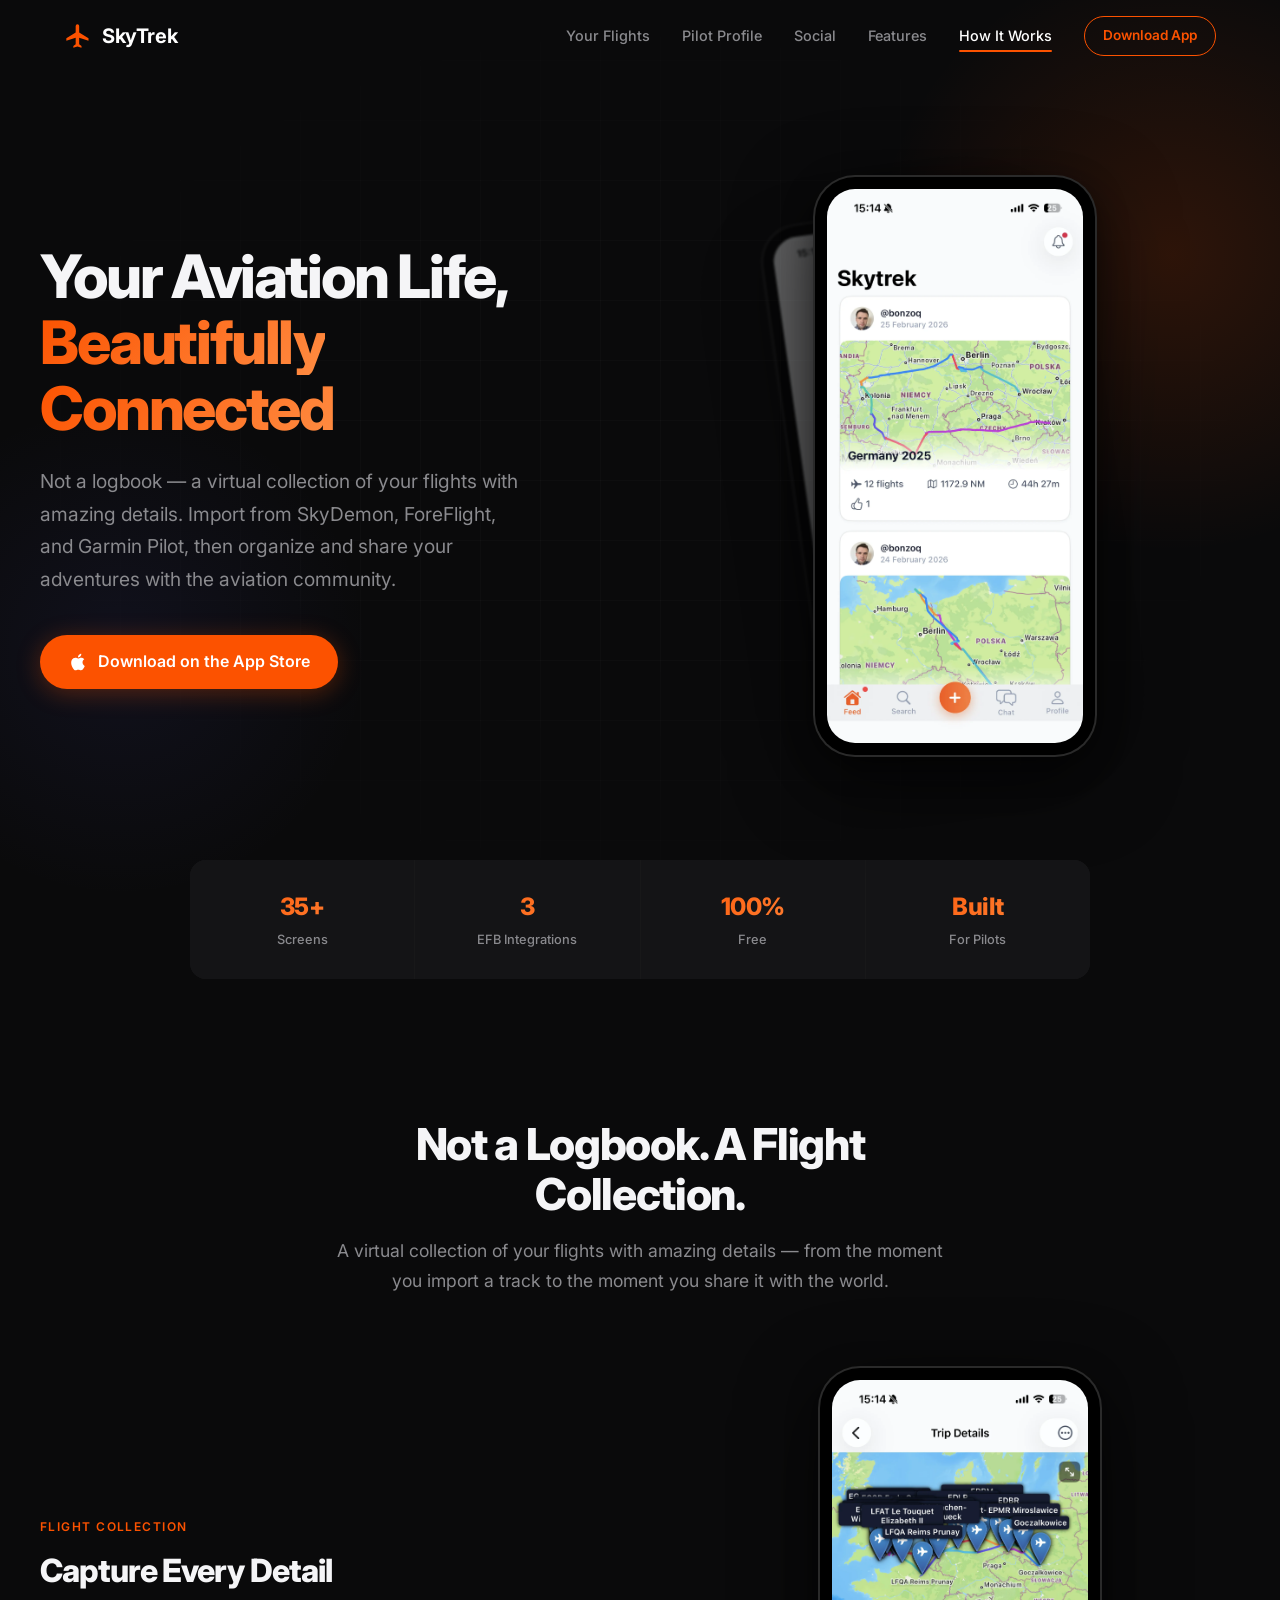
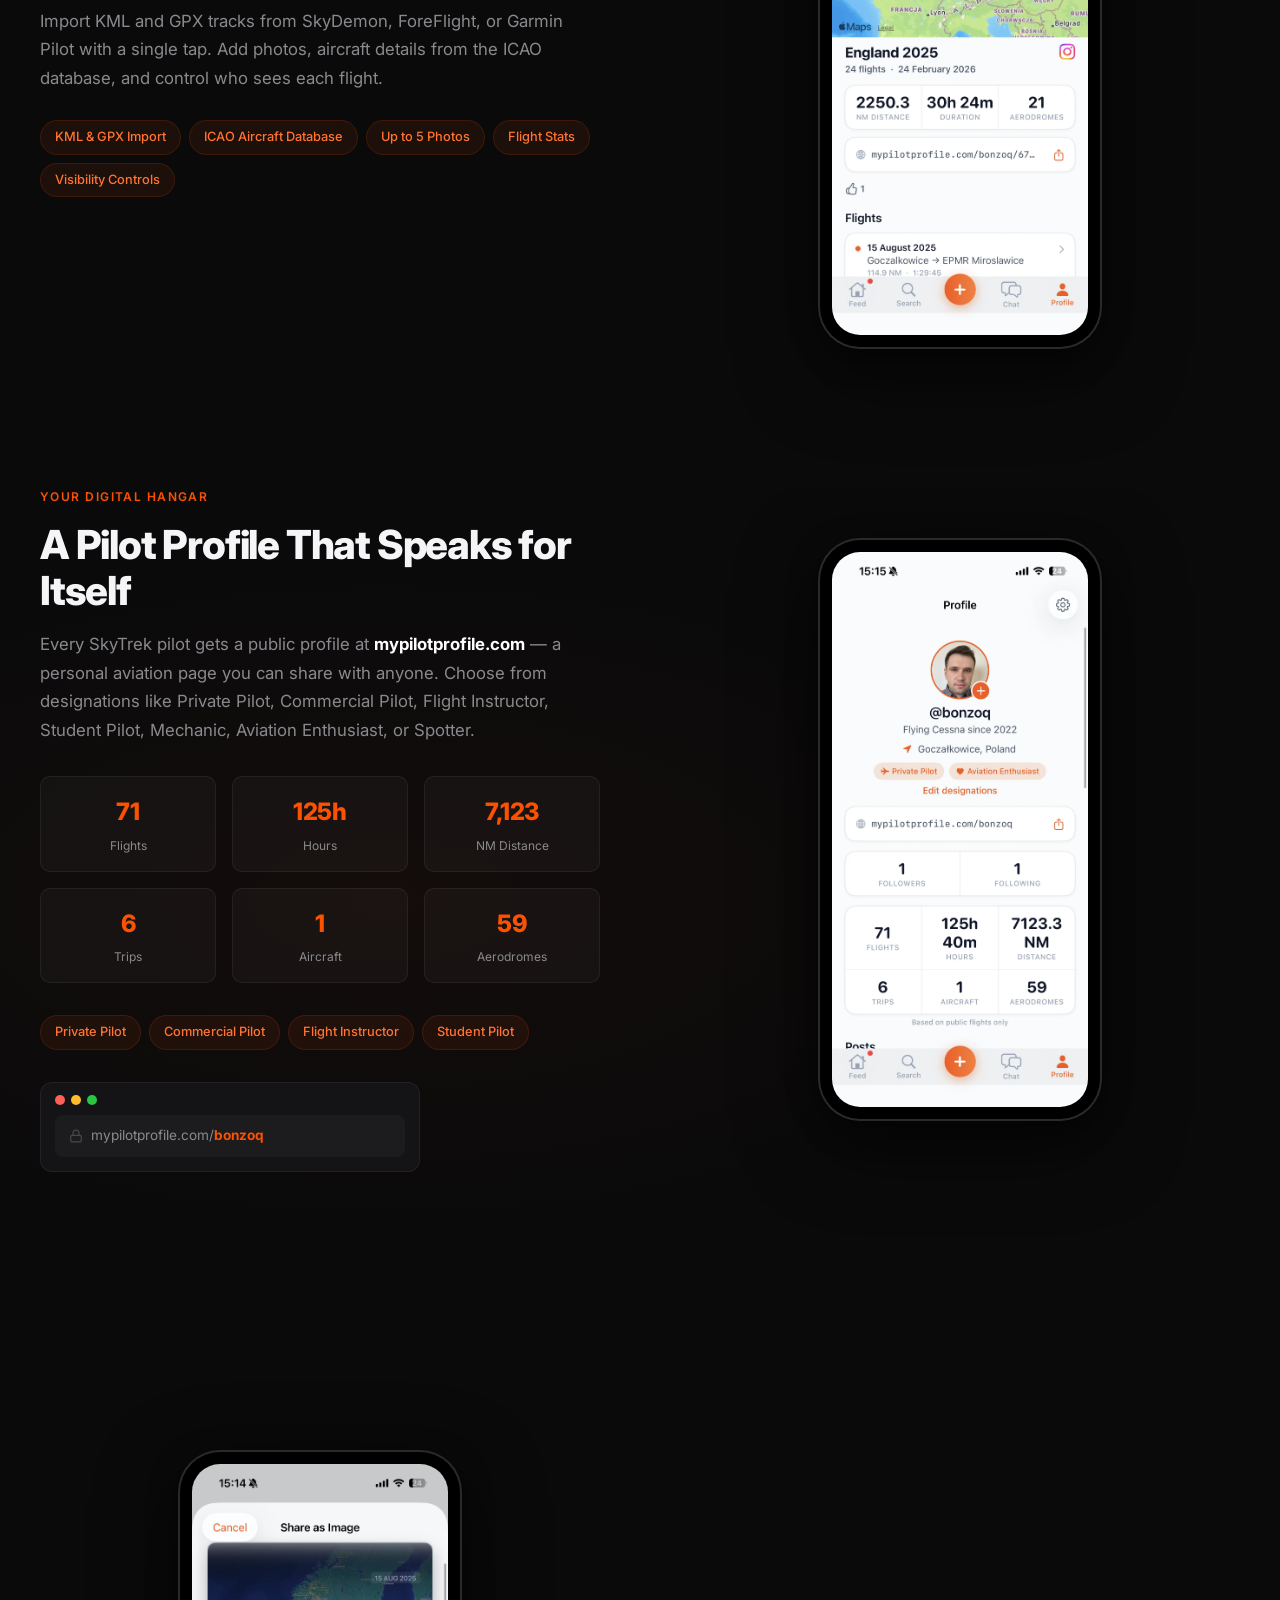
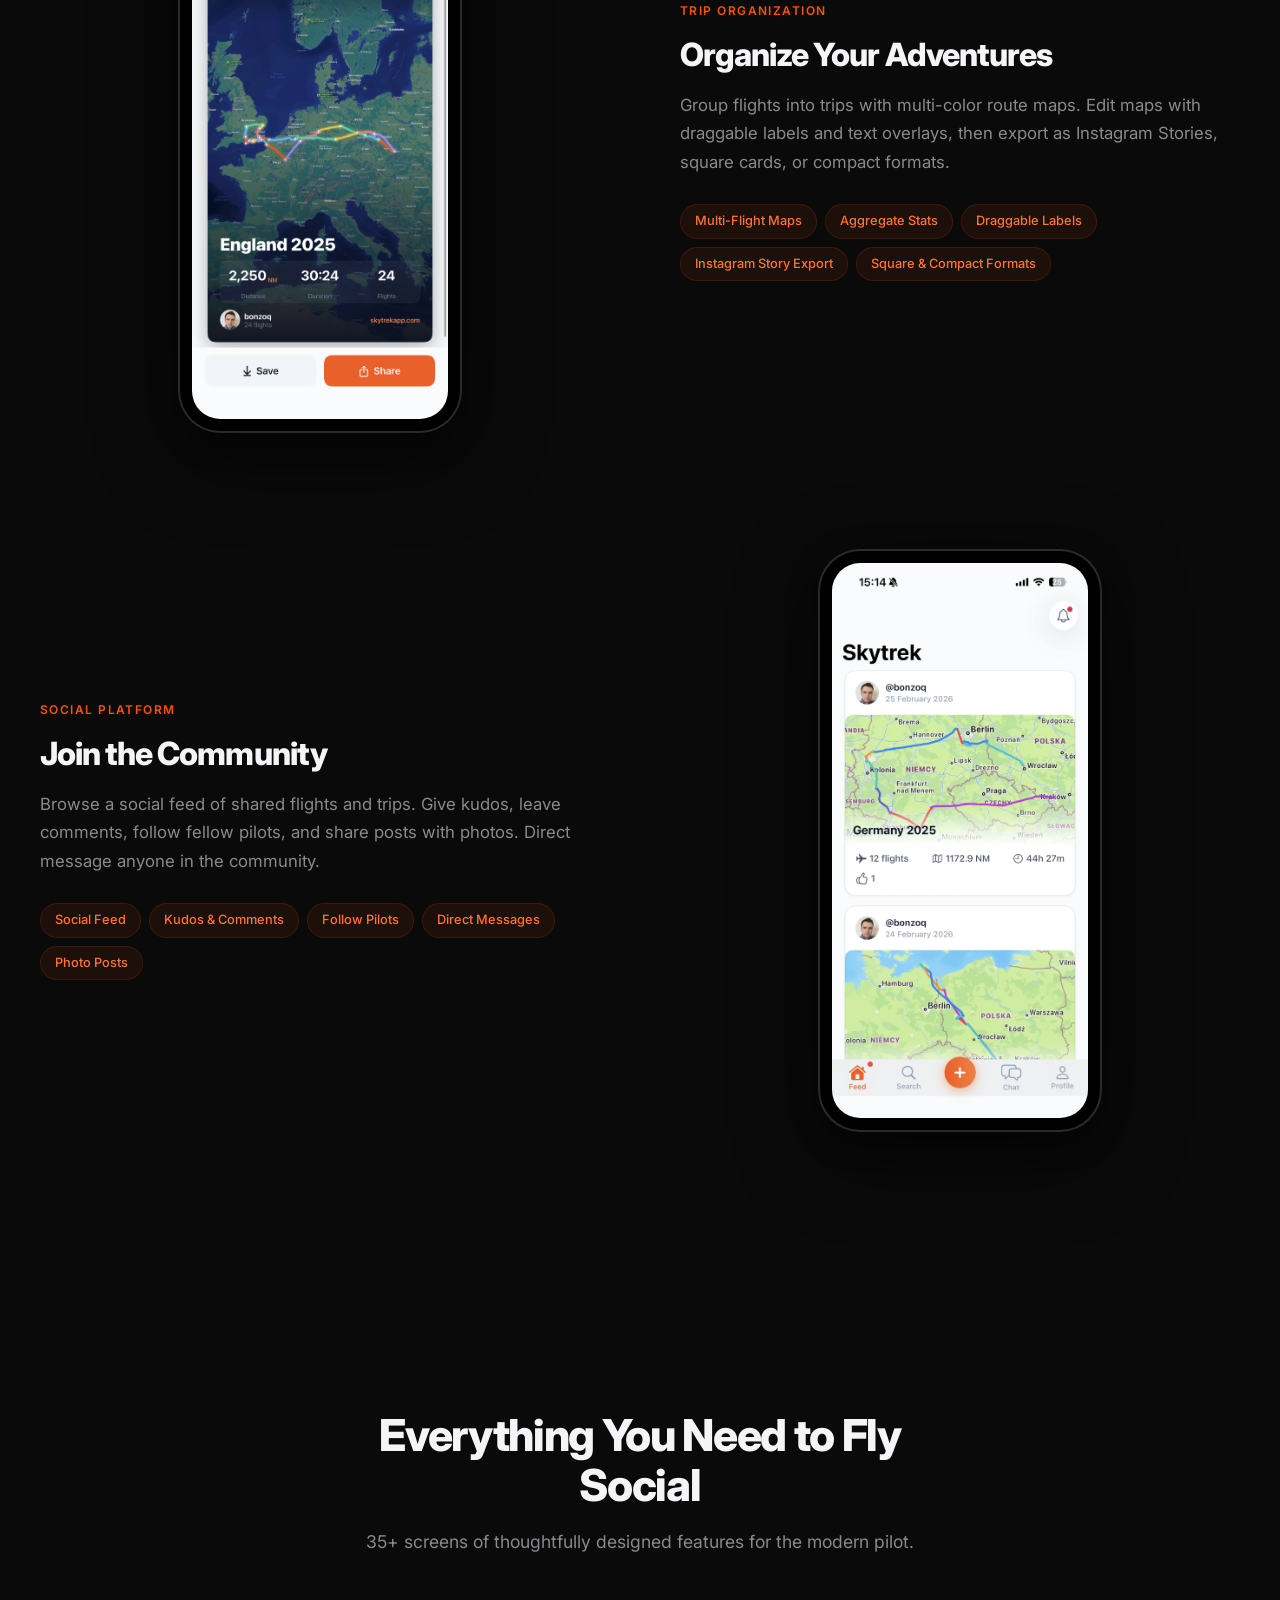
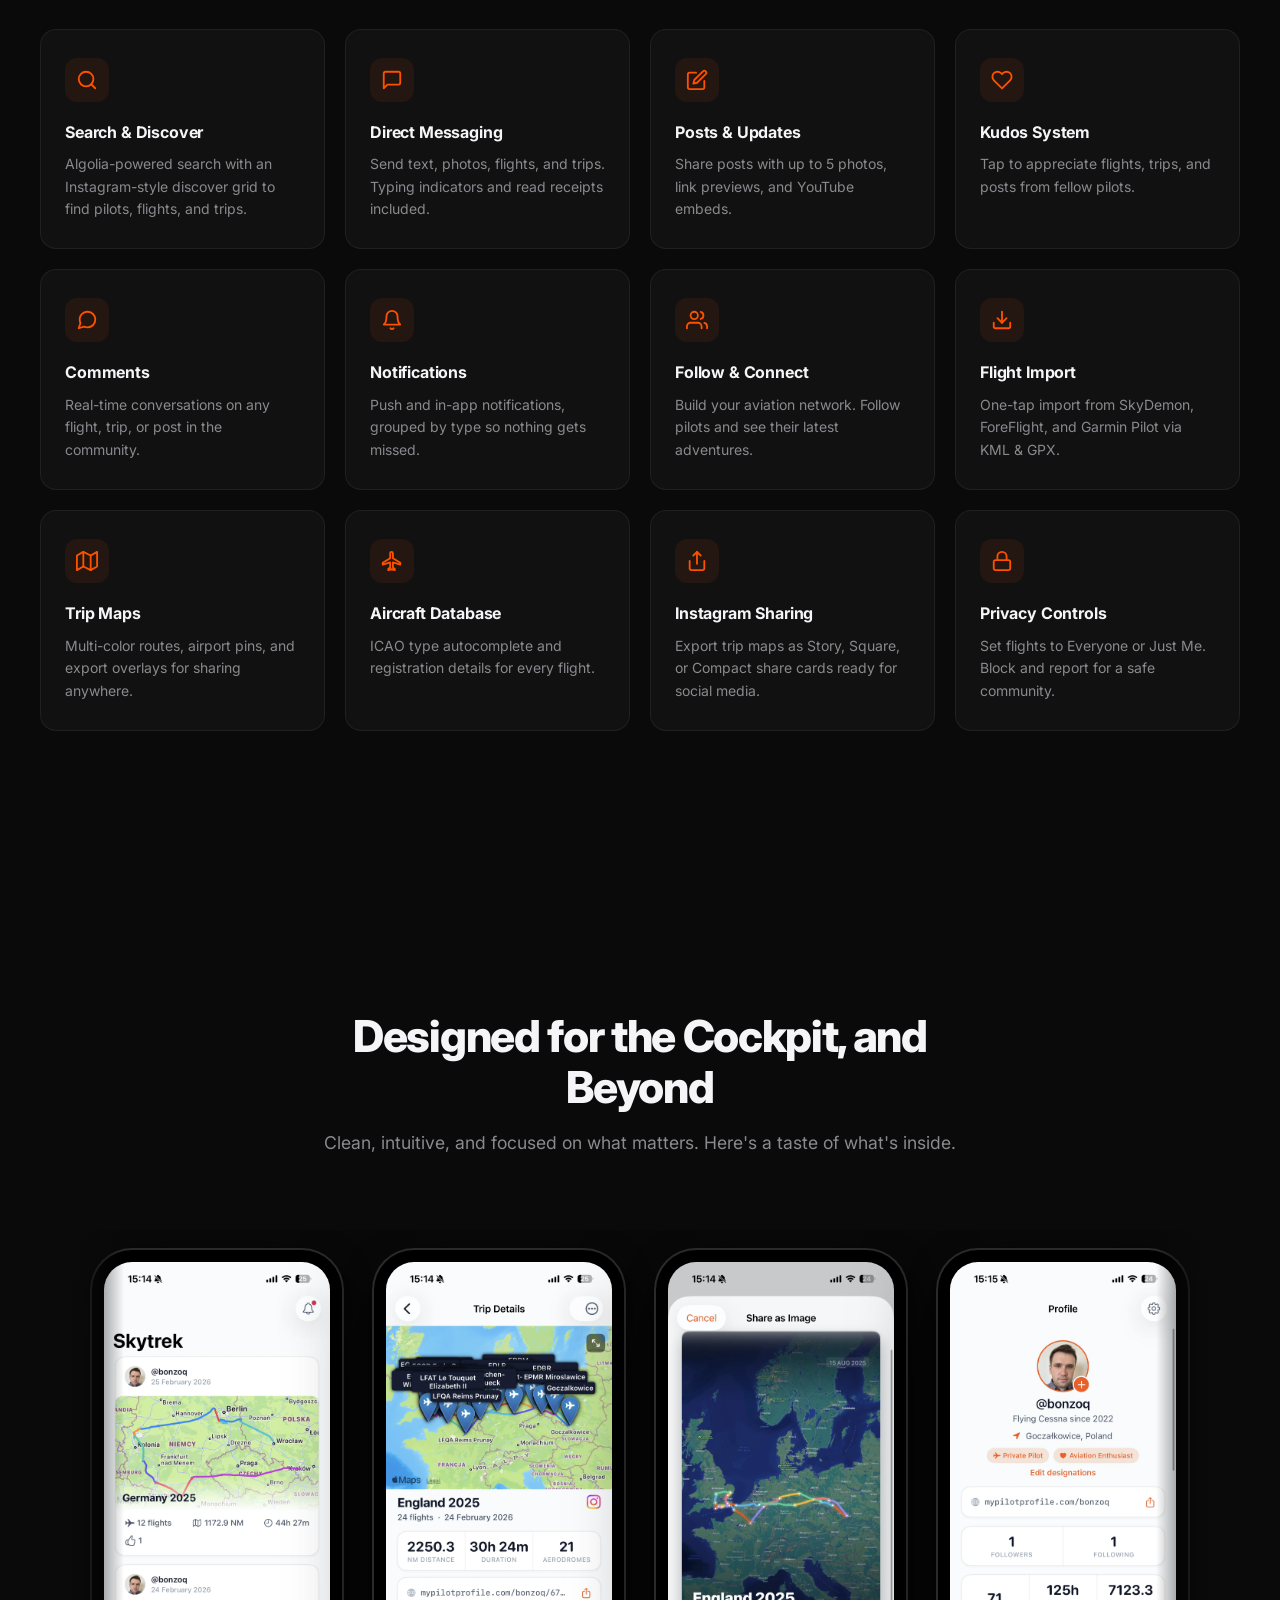
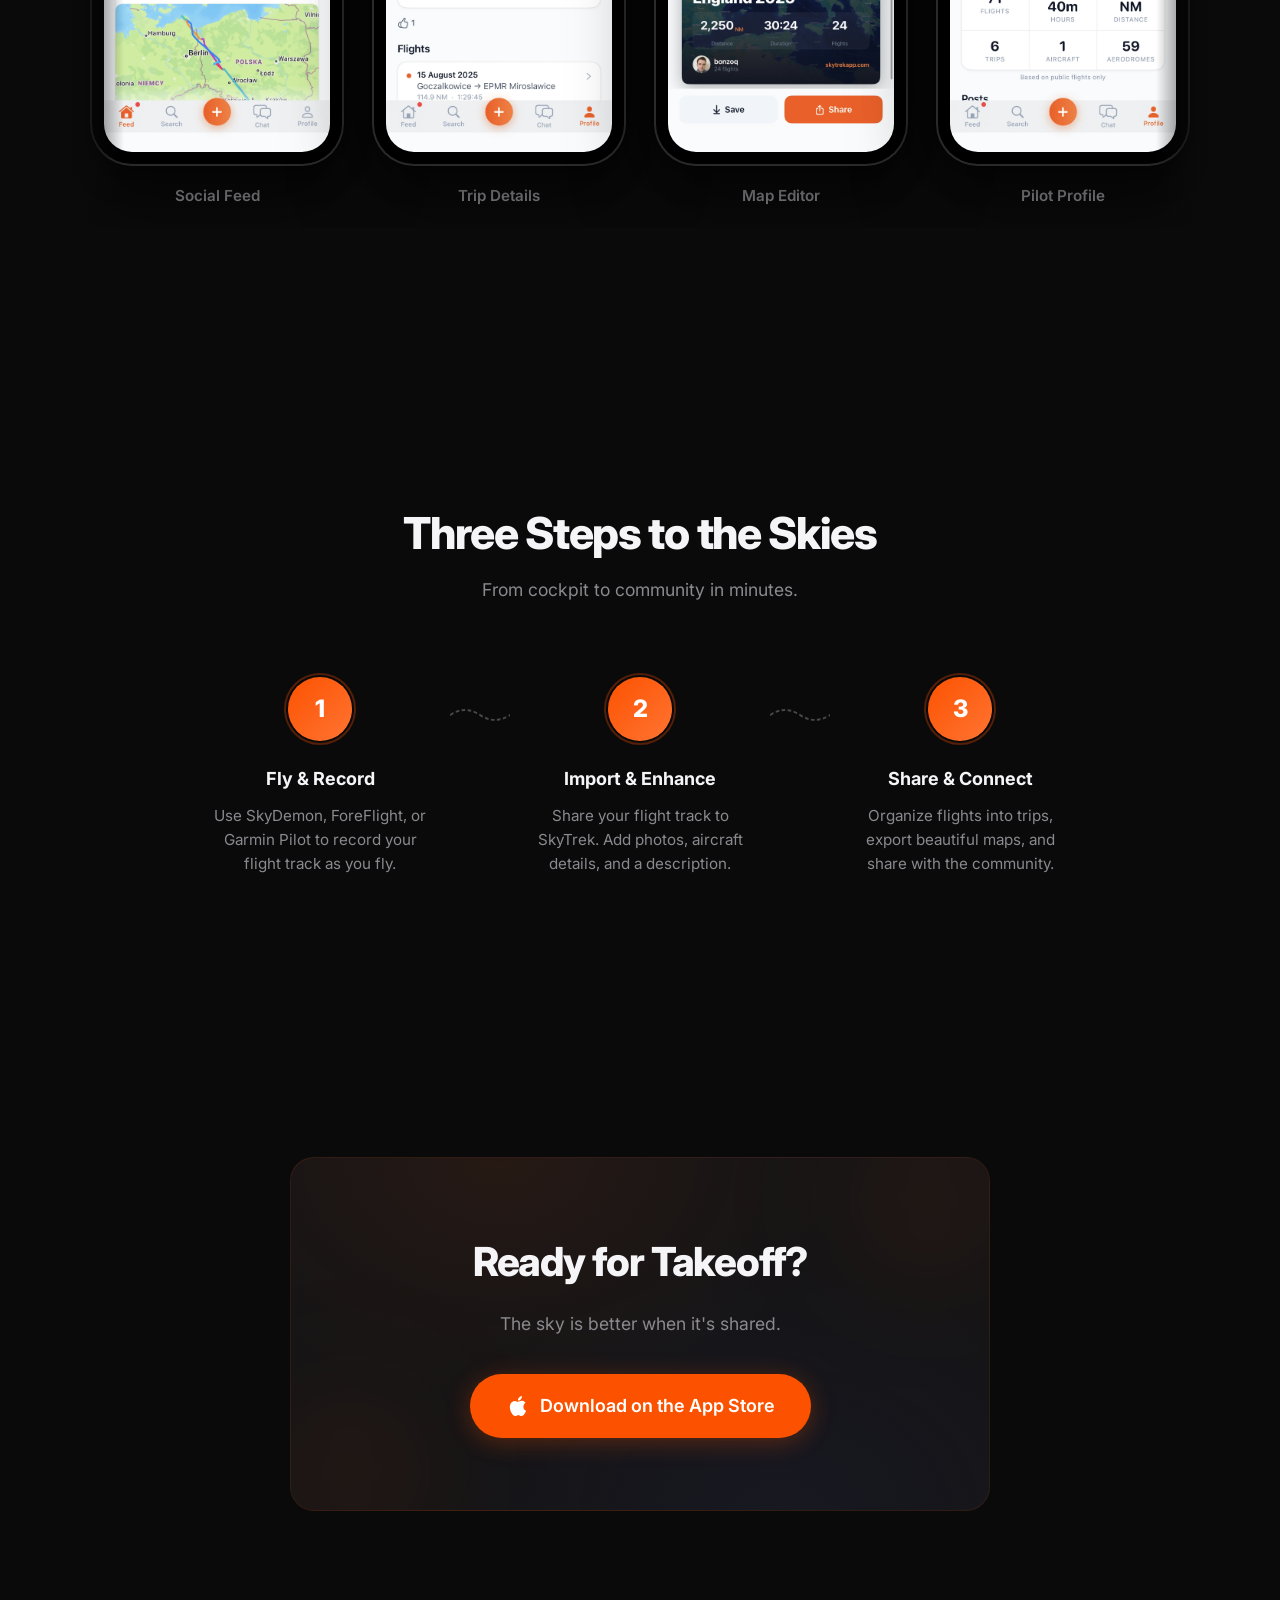
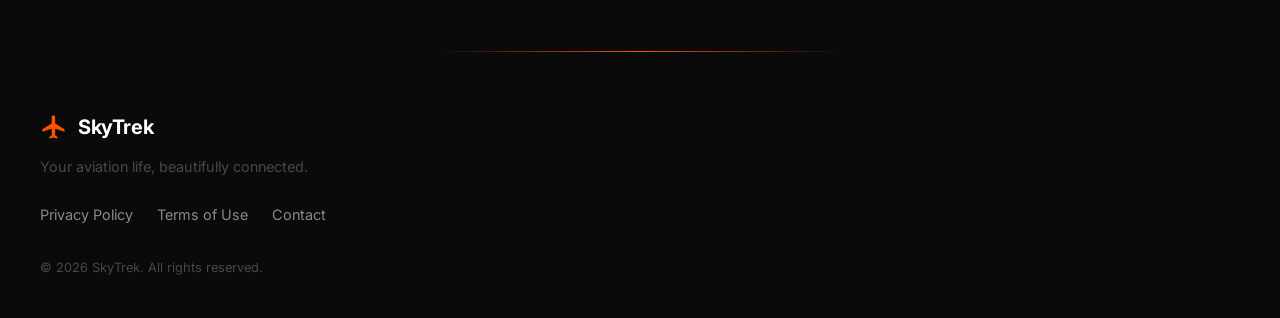
==== commit 7ea01f99: "Rename Skytrek to SkyTrek across entire website Co-Authored-By: Claude Opus 4.6 (1M context) <norepl" ====
--- a/index.html
+++ b/index.html
@@ -3,11 +3,11 @@
 <head>
   <meta charset="UTF-8">
   <meta name="viewport" content="width=device-width, initial-scale=1.0">
-  <title>Skytrek — Your Aviation Life, Beautifully Connected</title>
-  <meta name="description" content="Skytrek is a virtual collection of your flights with amazing details. Import from SkyDemon, ForeFlight, and Garmin Pilot. Create trip maps and share with the aviation community.">
+  <title>SkyTrek — Your Aviation Life, Beautifully Connected</title>
+  <meta name="description" content="SkyTrek is a virtual collection of your flights with amazing details. Import from SkyDemon, ForeFlight, and Garmin Pilot. Create trip maps and share with the aviation community.">
 
   <!-- Open Graph -->
-  <meta property="og:title" content="Skytrek — Your Aviation Life, Beautifully Connected">
+  <meta property="og:title" content="SkyTrek — Your Aviation Life, Beautifully Connected">
   <meta property="og:description" content="A virtual collection of your flights with amazing details. Import from SkyDemon, ForeFlight, and Garmin Pilot. 35+ screens. 100% free.">
   <meta property="og:type" content="website">
   <meta property="og:image" content="images/screenshot-feed.webp">
@@ -40,7 +40,7 @@
         <svg class="nav__logo-icon" viewBox="0 0 24 24" fill="none" xmlns="http://www.w3.org/2000/svg">
           <path d="M21 16v-2l-8-5V3.5a1.5 1.5 0 0 0-3 0V9l-8 5v2l8-2.5V19l-2 1.5V22l3.5-1 3.5 1v-1.5L13 19v-5.5l8 2.5z" fill="currentColor"/>
         </svg>
-        <span>Skytrek</span>
+        <span>SkyTrek</span>
       </a>
 
       <button class="nav__toggle" id="navToggle" aria-label="Toggle menu" aria-expanded="false">
@@ -55,7 +55,7 @@
         <a href="#social" class="nav__link" data-section="social">Social</a>
         <a href="#features" class="nav__link" data-section="features">Features</a>
         <a href="#how-it-works" class="nav__link" data-section="how-it-works">How It Works</a>
-        <a href="https://apps.apple.com/pl/app/sky-trek/id6759917556?l=pl" class="nav__cta-link" target="_blank" rel="noopener noreferrer">Download App</a>
+        <a href="https://apps.apple.com/pl/app/sky-trek/id6759917556" class="nav__cta-link" target="_blank" rel="noopener noreferrer">Download App</a>
       </div>
     </div>
   </nav>
@@ -81,7 +81,7 @@
           Not a logbook — a virtual collection of your flights with amazing details. Import from SkyDemon, ForeFlight, and Garmin Pilot, then organize and share your adventures with the aviation community.
         </p>
         <div class="hero__actions reveal reveal--delay-3">
-          <a href="https://apps.apple.com/pl/app/sky-trek/id6759917556?l=pl" class="btn btn--primary" target="_blank" rel="noopener noreferrer">
+          <a href="https://apps.apple.com/pl/app/sky-trek/id6759917556" class="btn btn--primary" target="_blank" rel="noopener noreferrer">
             <svg class="btn__icon" viewBox="0 0 24 24" fill="currentColor"><path d="M18.71 19.5c-.83 1.24-1.71 2.45-3.05 2.47-1.34.03-1.77-.79-3.29-.79-1.53 0-2 .77-3.27.82-1.31.05-2.3-1.32-3.14-2.53C4.25 17 2.94 12.45 4.7 9.39c.87-1.52 2.43-2.48 4.12-2.51 1.28-.02 2.5.87 3.29.87.78 0 2.26-1.07 3.8-.91.65.03 2.47.26 3.64 1.98-.09.06-2.17 1.28-2.15 3.81.03 3.02 2.65 4.03 2.68 4.04-.03.07-.42 1.44-1.38 2.83M13 3.5c.73-.83 1.94-1.46 2.94-1.5.13 1.17-.34 2.35-1.04 3.19-.69.85-1.83 1.51-2.95 1.42-.15-1.15.41-2.35 1.05-3.11z"/></svg>
             Download on the App Store
           </a>
@@ -93,7 +93,7 @@
           <img src="images/screenshot-profile.webp" alt="Pilot profile" loading="eager" width="280" height="607">
         </div>
         <div class="hero__phone phone-frame">
-          <img src="images/screenshot-feed.webp" alt="Skytrek social feed showing shared trip maps" loading="eager" width="280" height="607">
+          <img src="images/screenshot-feed.webp" alt="SkyTrek social feed showing shared trip maps" loading="eager" width="280" height="607">
         </div>
       </div>
     </div>
@@ -158,7 +158,7 @@
       <div class="profile__content reveal">
         <span class="overline">Your Digital Hangar</span>
         <h2 class="profile__title">A Pilot Profile That Speaks for Itself</h2>
-        <p class="profile__desc">Every Skytrek pilot gets a public profile at <strong>mypilotprofile.com</strong> — a personal aviation page you can share with anyone. Choose from designations like Private Pilot, Commercial Pilot, Flight Instructor, Student Pilot, Mechanic, Aviation Enthusiast, or Spotter.</p>
+        <p class="profile__desc">Every SkyTrek pilot gets a public profile at <strong>mypilotprofile.com</strong> — a personal aviation page you can share with anyone. Choose from designations like Private Pilot, Commercial Pilot, Flight Instructor, Student Pilot, Mechanic, Aviation Enthusiast, or Spotter.</p>
 
         <div class="profile__stats">
           <div class="profile__stat">
@@ -252,7 +252,7 @@
         </div>
         <div class="pillar__image reveal reveal--delay-1">
           <div class="phone-frame">
-            <img src="images/screenshot-feed.webp" alt="Skytrek social feed" loading="lazy" width="280" height="607">
+            <img src="images/screenshot-feed.webp" alt="SkyTrek social feed" loading="lazy" width="280" height="607">
           </div>
         </div>
       </div>
@@ -441,7 +441,7 @@
           <div class="step__number">2</div>
           <div class="step__content">
             <h3 class="step__title">Import & Enhance</h3>
-            <p class="step__desc">Share your flight track to Skytrek. Add photos, aircraft details, and a description.</p>
+            <p class="step__desc">Share your flight track to SkyTrek. Add photos, aircraft details, and a description.</p>
           </div>
         </div>
         <div class="step__connector reveal" aria-hidden="true">
@@ -465,7 +465,7 @@
       <div class="cta__orb cta__orb--2" aria-hidden="true"></div>
       <h2 class="cta__title">Ready for Takeoff?</h2>
       <p class="cta__subtitle">The sky is better when it's shared.</p>
-      <a href="https://apps.apple.com/pl/app/sky-trek/id6759917556?l=pl" class="btn btn--primary btn--large" target="_blank" rel="noopener noreferrer">
+      <a href="https://apps.apple.com/pl/app/sky-trek/id6759917556" class="btn btn--primary btn--large" target="_blank" rel="noopener noreferrer">
         <svg class="btn__icon" viewBox="0 0 24 24" fill="currentColor"><path d="M18.71 19.5c-.83 1.24-1.71 2.45-3.05 2.47-1.34.03-1.77-.79-3.29-.79-1.53 0-2 .77-3.27.82-1.31.05-2.3-1.32-3.14-2.53C4.25 17 2.94 12.45 4.7 9.39c.87-1.52 2.43-2.48 4.12-2.51 1.28-.02 2.5.87 3.29.87.78 0 2.26-1.07 3.8-.91.65.03 2.47.26 3.64 1.98-.09.06-2.17 1.28-2.15 3.81.03 3.02 2.65 4.03 2.68 4.04-.03.07-.42 1.44-1.38 2.83M13 3.5c.73-.83 1.94-1.46 2.94-1.5.13 1.17-.34 2.35-1.04 3.19-.69.85-1.83 1.51-2.95 1.42-.15-1.15.41-2.35 1.05-3.11z"/></svg>
         Download on the App Store
       </a>
@@ -480,7 +480,7 @@
           <svg class="nav__logo-icon" viewBox="0 0 24 24" fill="none" xmlns="http://www.w3.org/2000/svg">
             <path d="M21 16v-2l-8-5V3.5a1.5 1.5 0 0 0-3 0V9l-8 5v2l8-2.5V19l-2 1.5V22l3.5-1 3.5 1v-1.5L13 19v-5.5l8 2.5z" fill="currentColor"/>
           </svg>
-          <span>Skytrek</span>
+          <span>SkyTrek</span>
         </a>
         <p class="footer__tagline">Your aviation life, beautifully connected.</p>
       </div>
@@ -490,7 +490,7 @@
         <a href="mailto:massiveballz@proton.me">Contact</a>
       </div>
       <div class="footer__bottom">
-        <p>&copy; 2026 Skytrek. All rights reserved.</p>
+        <p>&copy; 2026 SkyTrek. All rights reserved.</p>
       </div>
     </div>
   </footer>
--- a/css/style.css
+++ b/css/style.css
@@ -1,5 +1,5 @@
 /* ========================================
-   Skytrek — Premium Landing Page
+   SkyTrek — Premium Landing Page
    Linear/Raycast-inspired dark theme
    ======================================== */
 
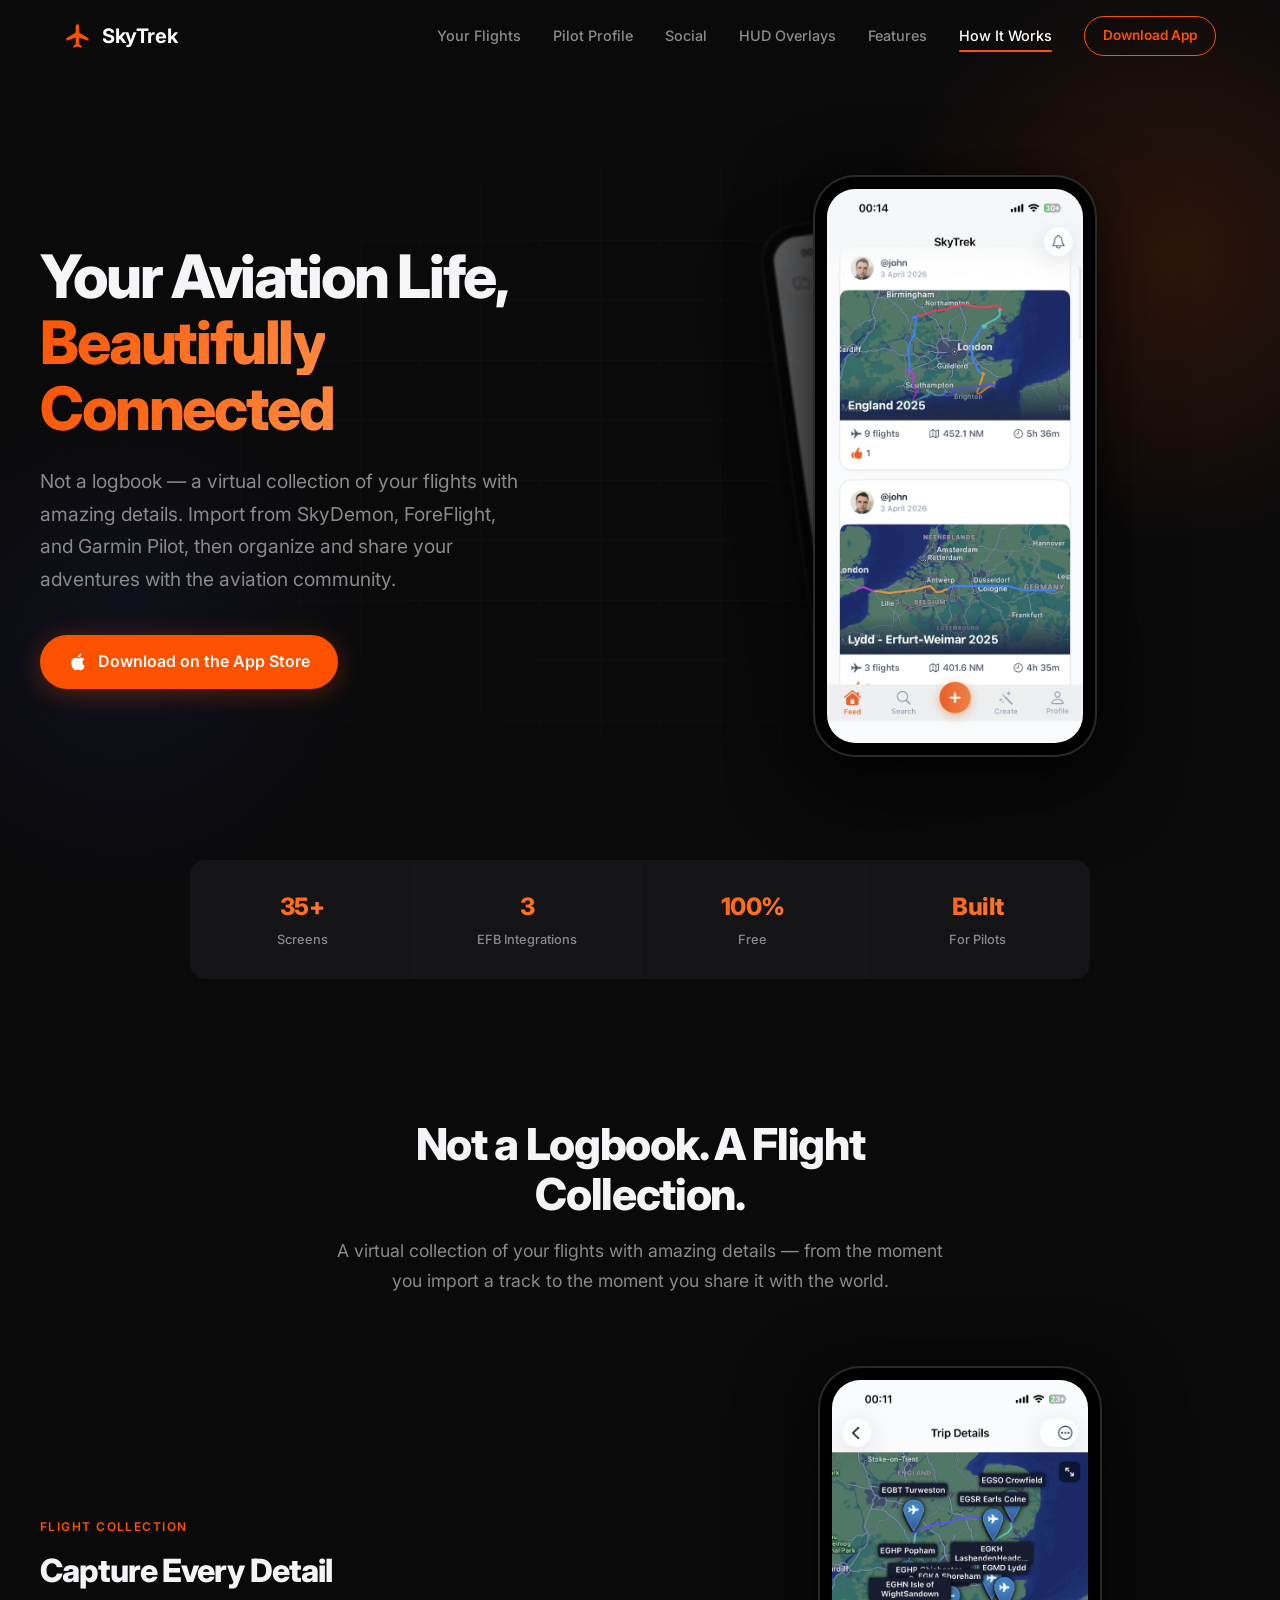
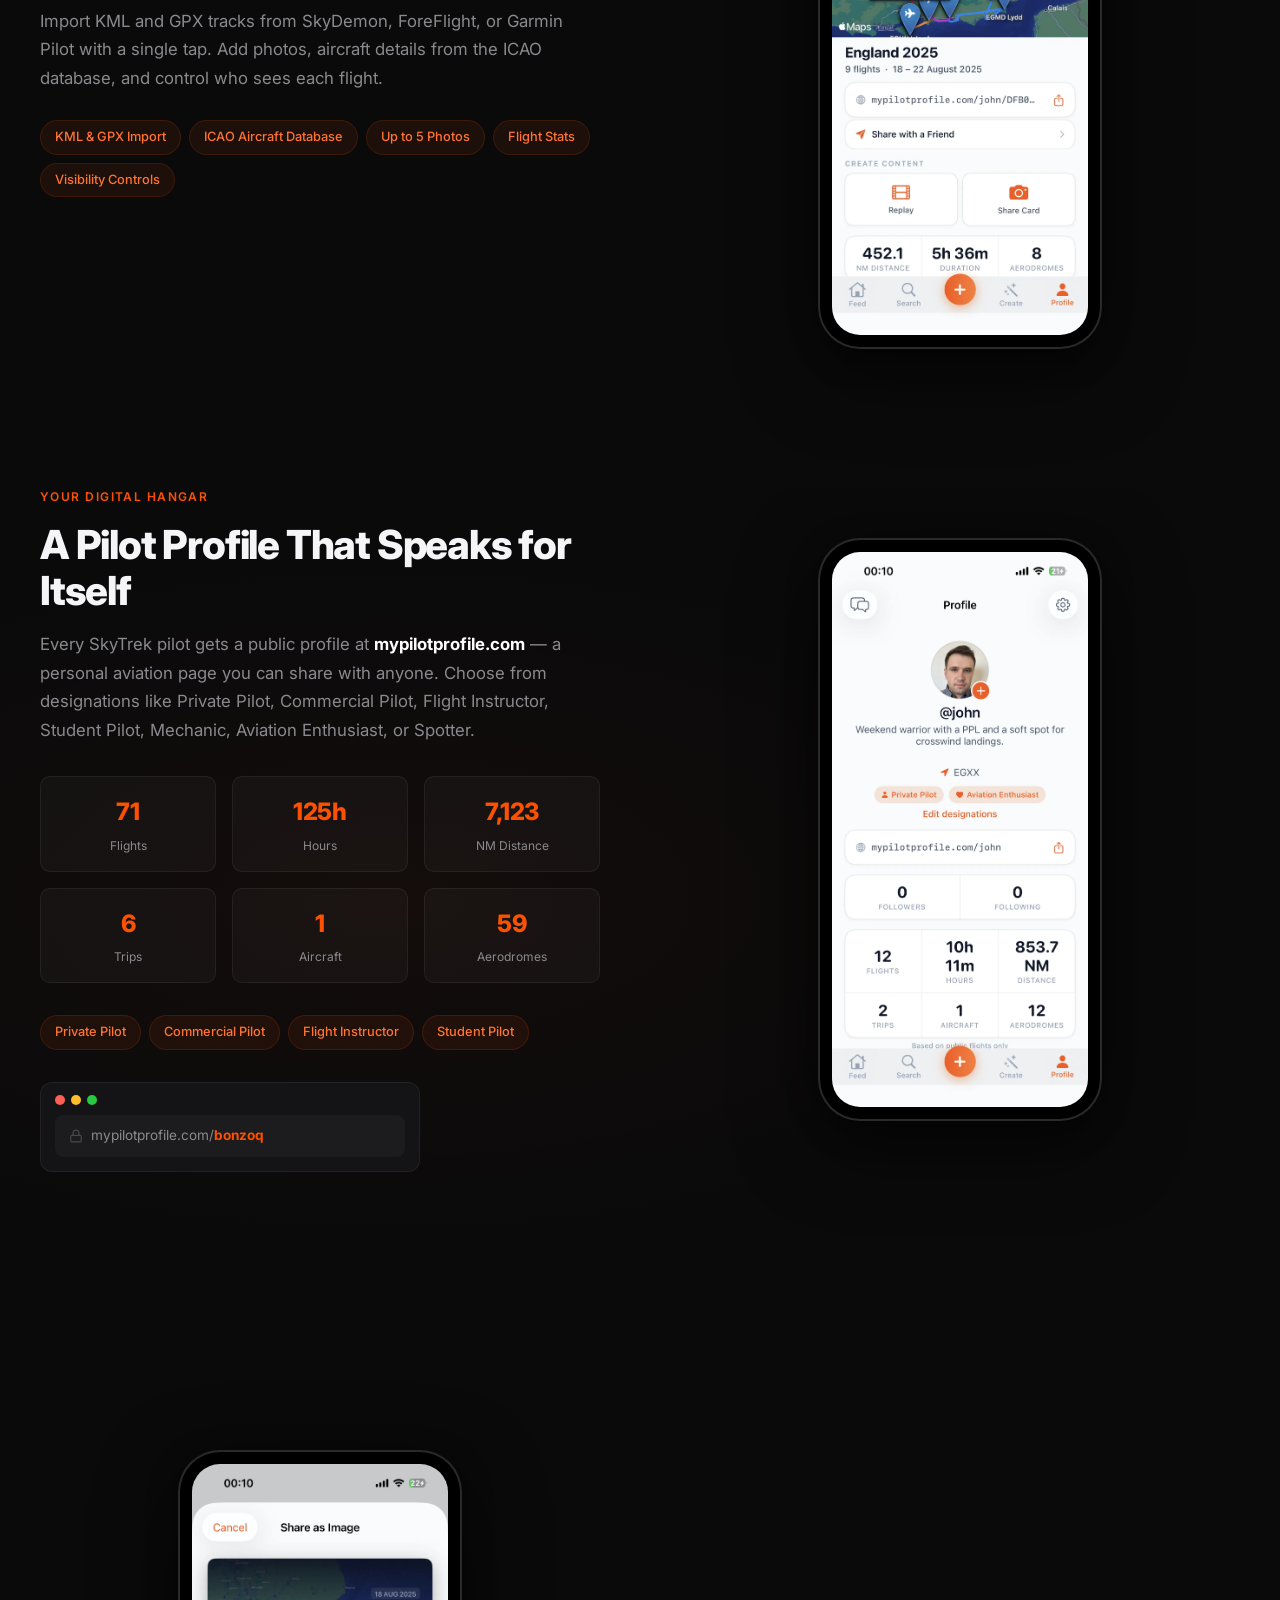
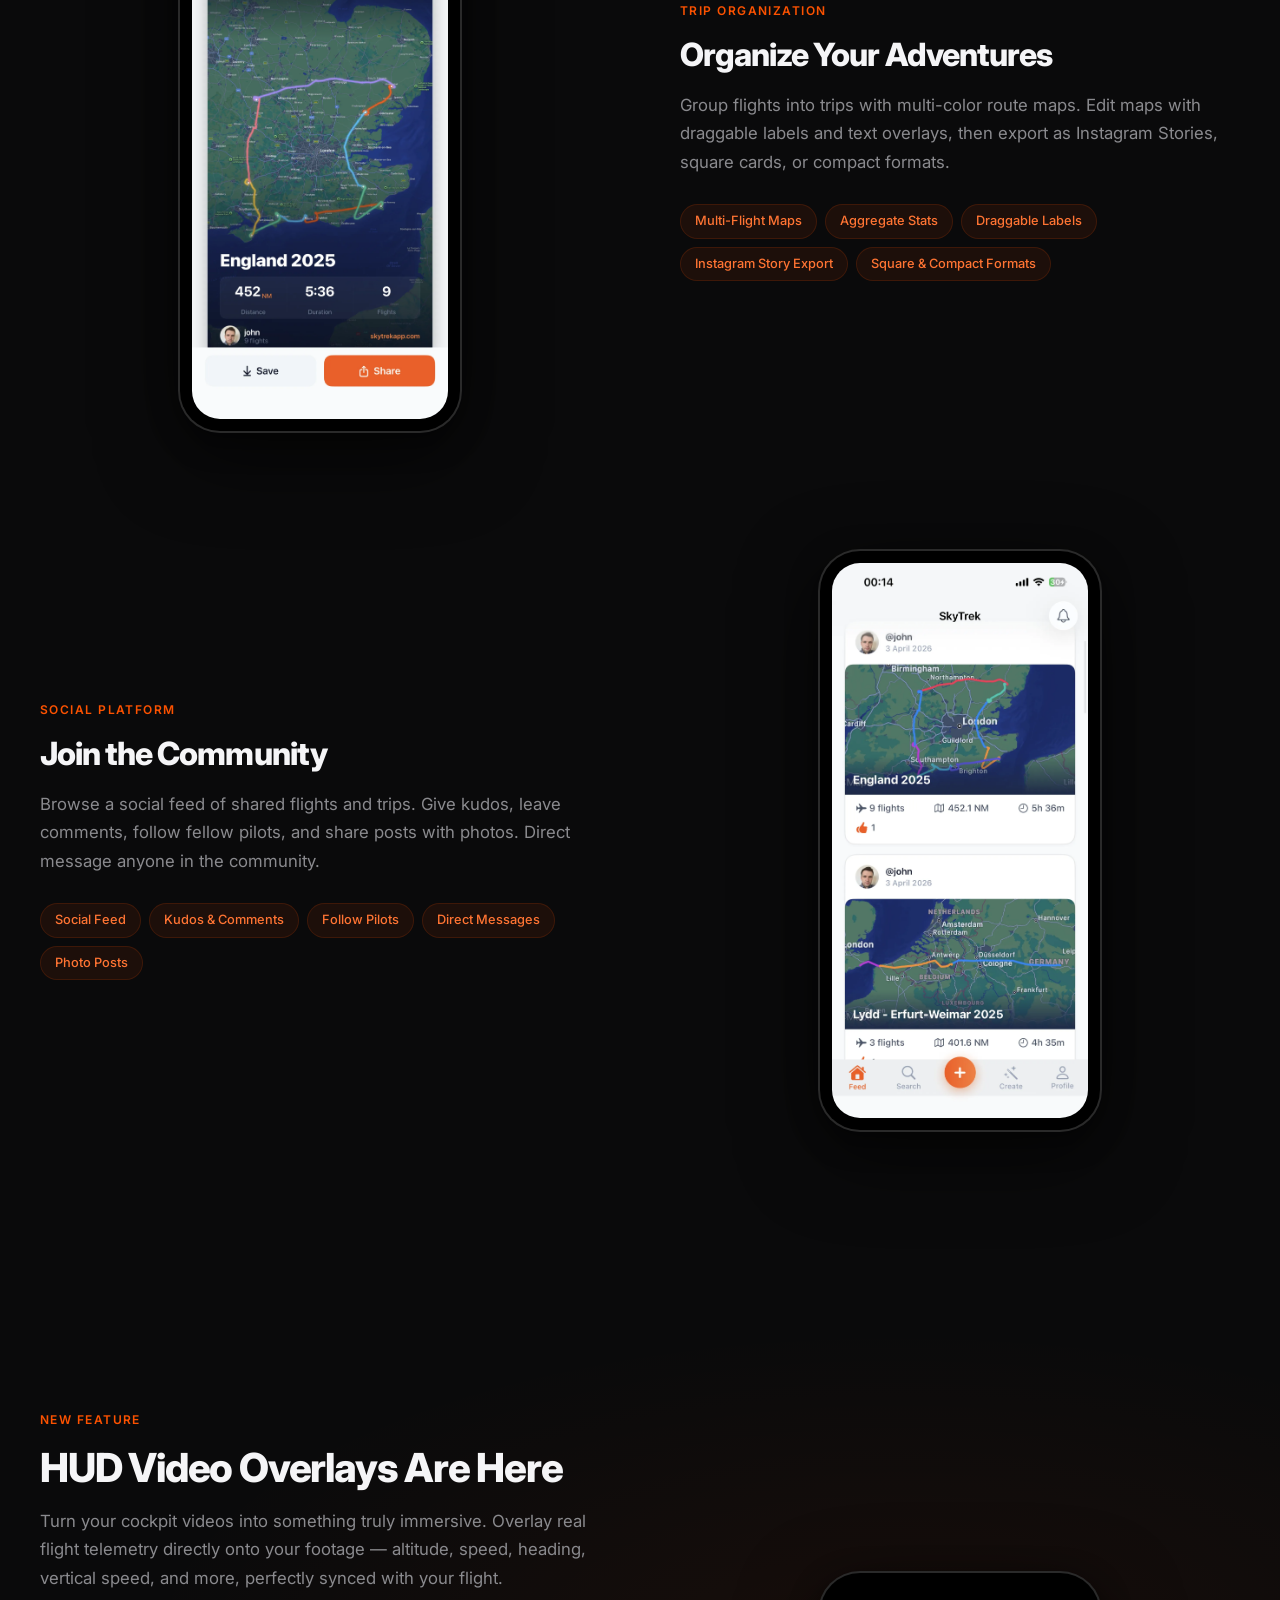
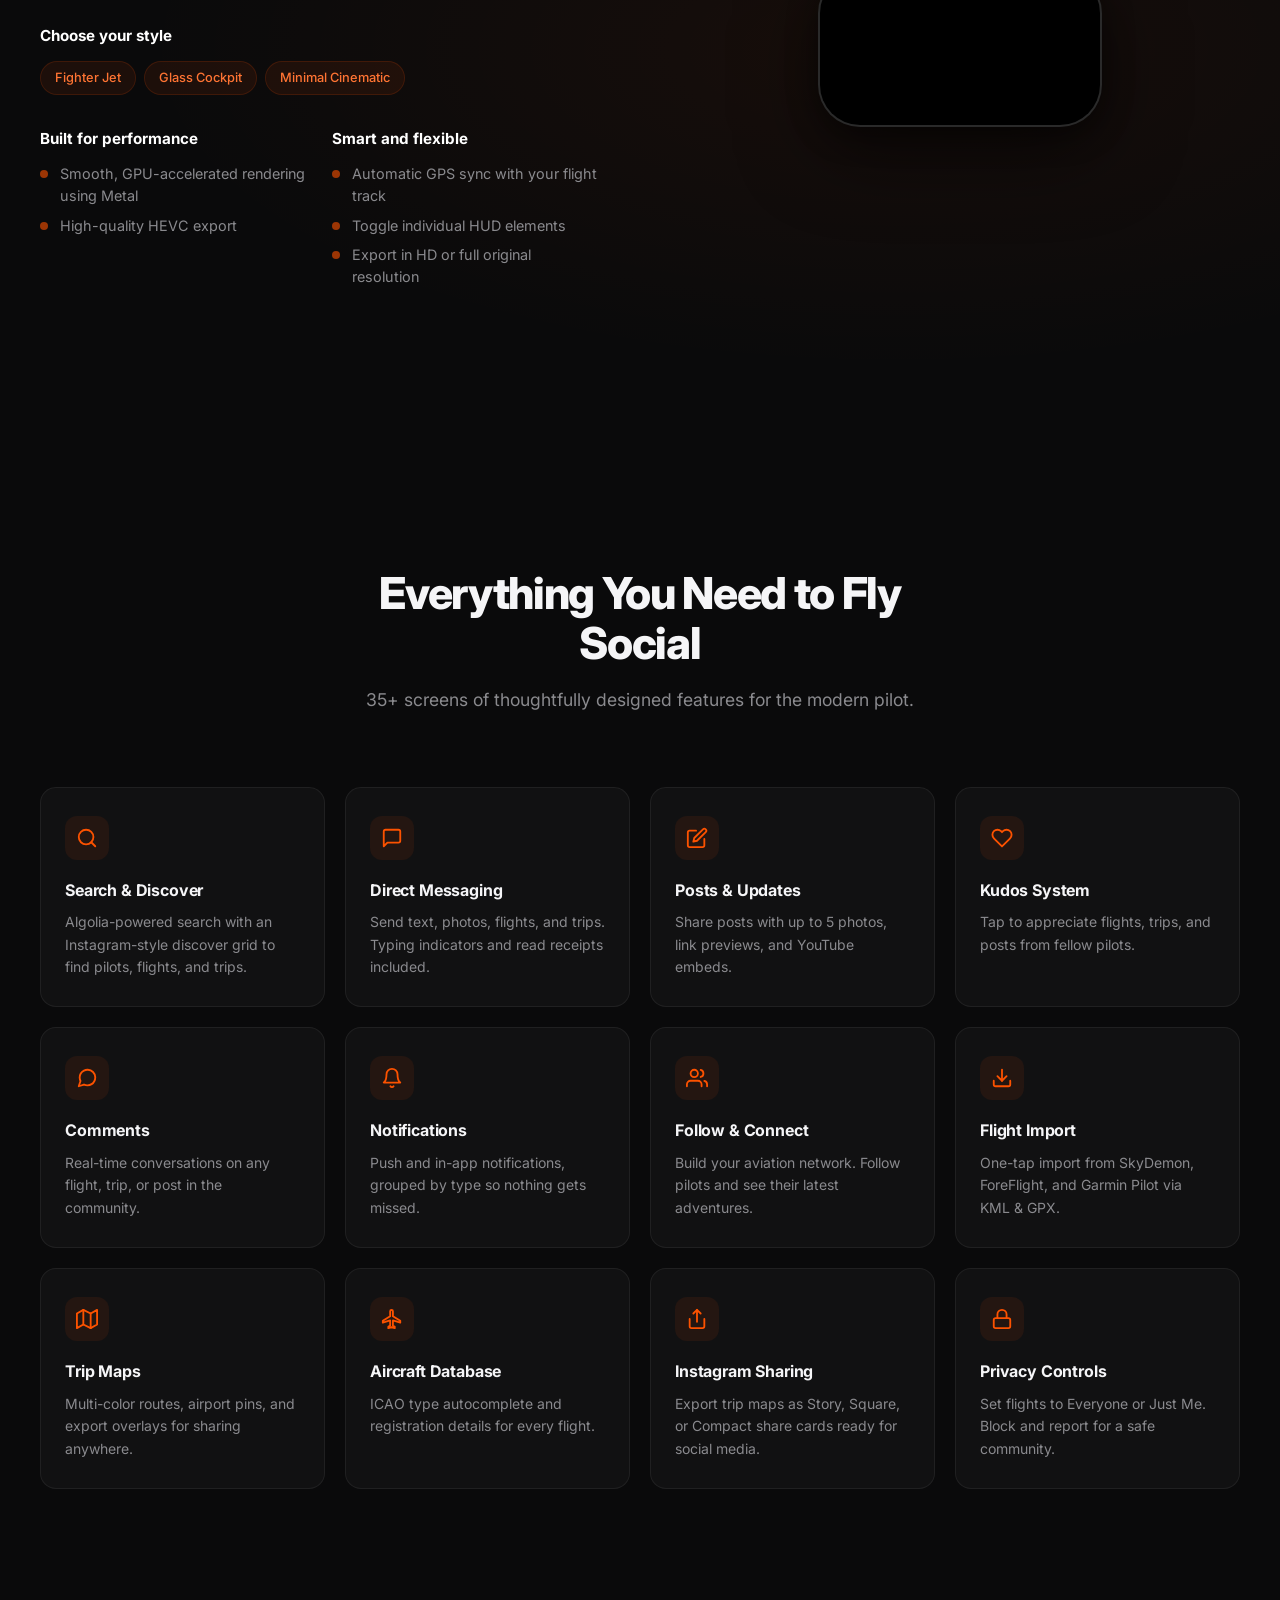
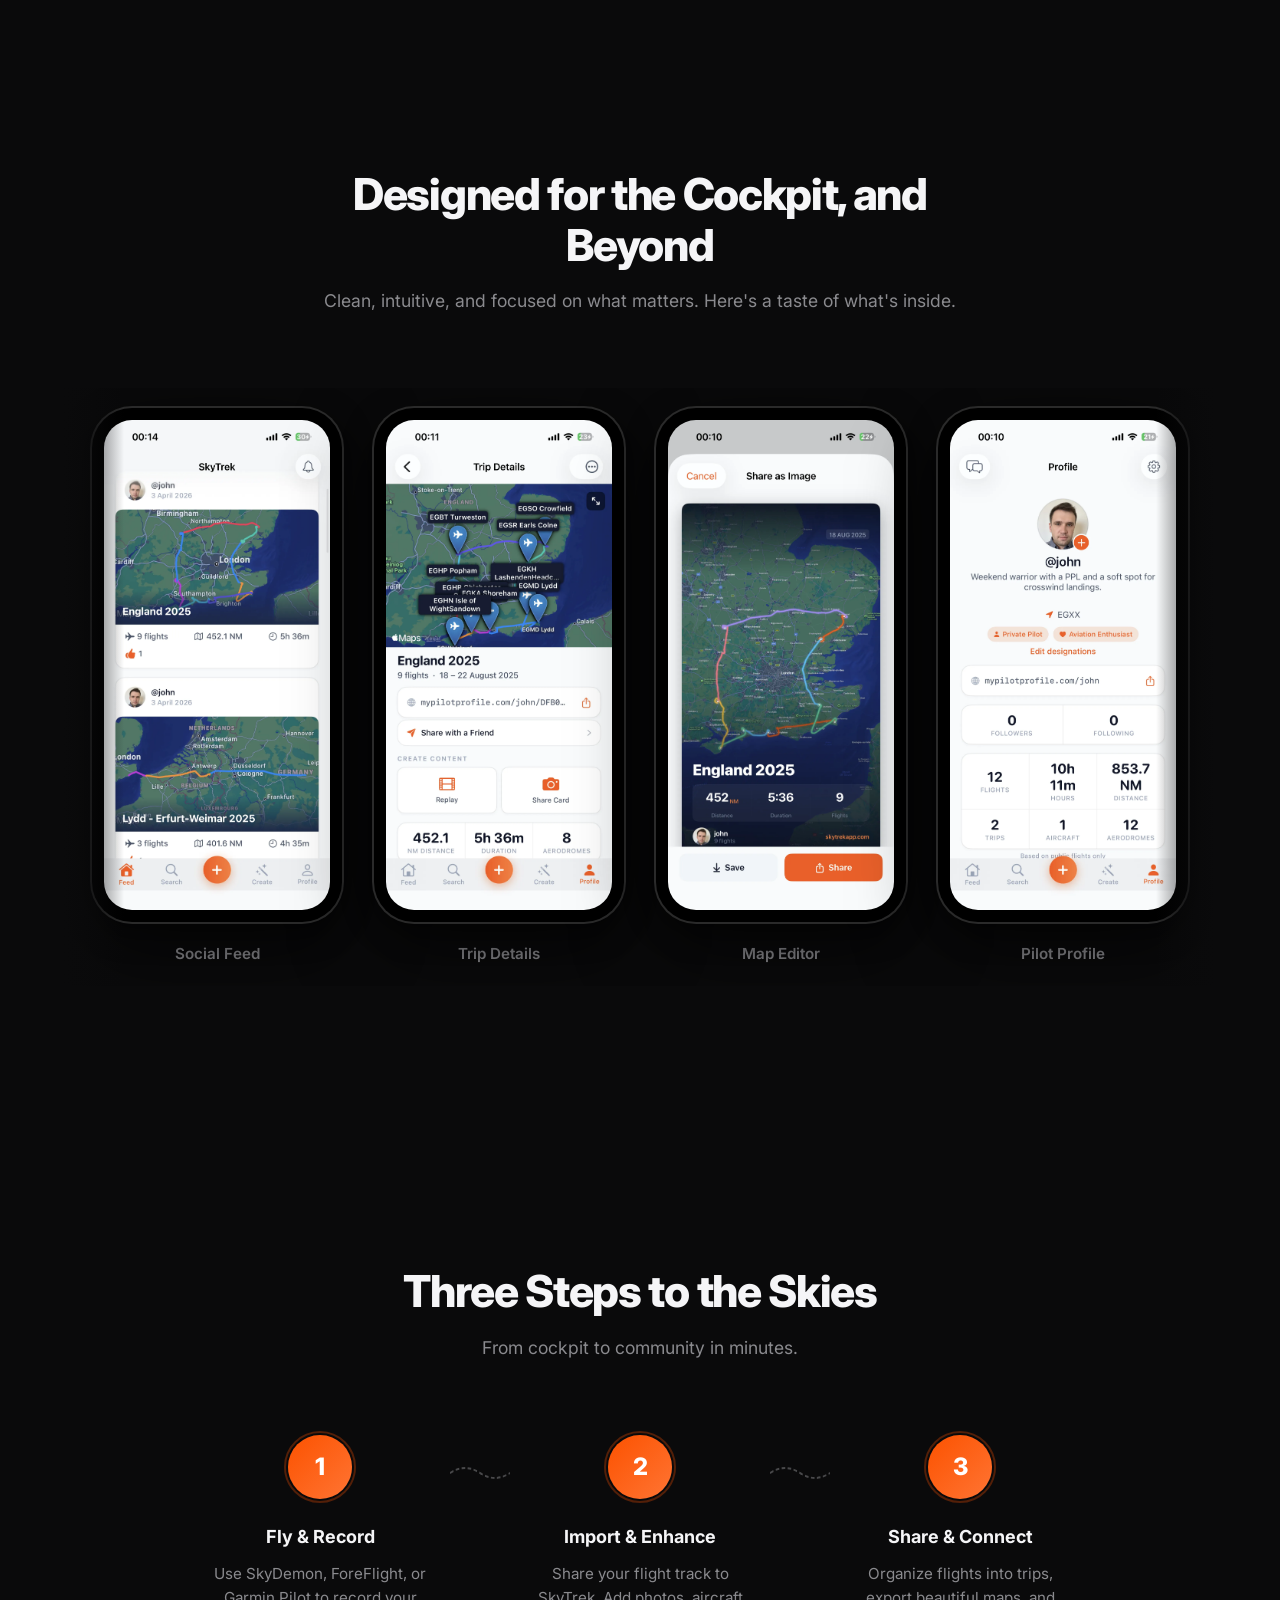
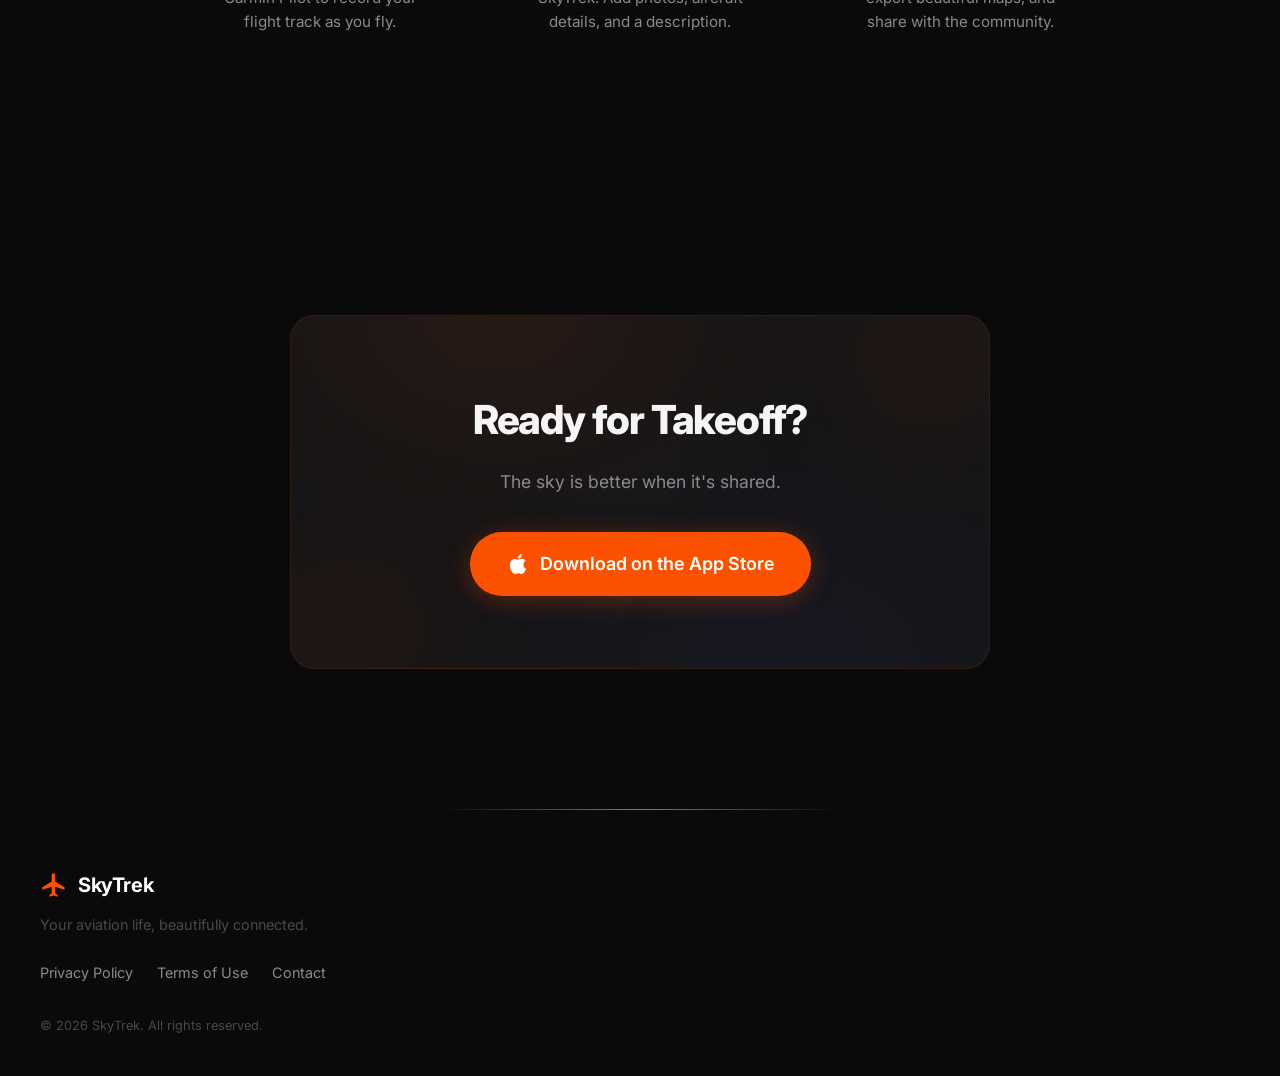
==== commit cb502e56: "Add HUD Video Overlays feature section with demo video New prominent section showcasing the HUD over" ====
--- a/index.html
+++ b/index.html
@@ -53,6 +53,7 @@
         <a href="#collection" class="nav__link" data-section="collection">Your Flights</a>
         <a href="#profile" class="nav__link" data-section="profile">Pilot Profile</a>
         <a href="#social" class="nav__link" data-section="social">Social</a>
+        <a href="#hud" class="nav__link" data-section="hud">HUD Overlays</a>
         <a href="#features" class="nav__link" data-section="features">Features</a>
         <a href="#how-it-works" class="nav__link" data-section="how-it-works">How It Works</a>
         <a href="https://apps.apple.com/pl/app/sky-trek/id6759917556" class="nav__cta-link" target="_blank" rel="noopener noreferrer">Download App</a>
@@ -254,6 +255,52 @@
           <div class="phone-frame">
             <img src="images/screenshot-feed.webp" alt="SkyTrek social feed" loading="lazy" width="280" height="607">
           </div>
+        </div>
+      </div>
+    </div>
+  </section>
+
+  <!-- ============ HUD Video Overlays ============ -->
+  <section class="hud" id="hud">
+    <div class="hud__container">
+      <div class="hud__content reveal">
+        <span class="overline">New Feature</span>
+        <h2 class="hud__title">HUD Video Overlays Are Here</h2>
+        <p class="hud__desc">Turn your cockpit videos into something truly immersive. Overlay real flight telemetry directly onto your footage — altitude, speed, heading, vertical speed, and more, perfectly synced with your flight.</p>
+
+        <div class="hud__styles">
+          <h4 class="hud__styles-heading">Choose your style</h4>
+          <div class="hud__style-list">
+            <span class="pill">Fighter Jet</span>
+            <span class="pill">Glass Cockpit</span>
+            <span class="pill">Minimal Cinematic</span>
+          </div>
+        </div>
+
+        <div class="hud__features">
+          <div class="hud__feature-group">
+            <h4 class="hud__feature-heading">Built for performance</h4>
+            <ul class="hud__feature-list">
+              <li>Smooth, GPU-accelerated rendering using Metal</li>
+              <li>High-quality HEVC export</li>
+            </ul>
+          </div>
+          <div class="hud__feature-group">
+            <h4 class="hud__feature-heading">Smart and flexible</h4>
+            <ul class="hud__feature-list">
+              <li>Automatic GPS sync with your flight track</li>
+              <li>Toggle individual HUD elements</li>
+              <li>Export in HD or full original resolution</li>
+            </ul>
+          </div>
+        </div>
+      </div>
+
+      <div class="hud__video reveal reveal--delay-1">
+        <div class="phone-frame">
+          <video autoplay loop muted playsinline width="280" height="607">
+            <source src="videos/hud-overlay.mp4" type="video/mp4">
+          </video>
         </div>
       </div>
     </div>
--- a/css/style.css
+++ b/css/style.css
@@ -661,6 +661,112 @@
 }
 
 /* ========================================
+   HUD Video Overlays
+   ======================================== */
+.hud {
+  padding: var(--section-gap) 24px;
+  position: relative;
+  overflow: hidden;
+}
+
+.hud::before {
+  content: '';
+  position: absolute;
+  inset: 0;
+  background: radial-gradient(ellipse at 70% 50%, rgba(252, 82, 0, 0.06) 0%, transparent 60%);
+  pointer-events: none;
+}
+
+.hud__container {
+  max-width: 1200px;
+  margin: 0 auto;
+  display: grid;
+  grid-template-columns: 1fr 1fr;
+  gap: 80px;
+  align-items: center;
+  position: relative;
+  z-index: 1;
+}
+
+.hud__title {
+  font-size: clamp(1.75rem, 4vw, 2.5rem);
+  font-weight: 800;
+  letter-spacing: -0.03em;
+  margin-bottom: 16px;
+  line-height: 1.15;
+}
+
+.hud__desc {
+  font-size: 1.05rem;
+  color: var(--gray-400);
+  line-height: 1.7;
+  margin-bottom: 32px;
+}
+
+.hud__styles {
+  margin-bottom: 32px;
+}
+
+.hud__styles-heading,
+.hud__feature-heading {
+  font-size: 0.95rem;
+  font-weight: 700;
+  margin-bottom: 12px;
+  color: var(--white);
+}
+
+.hud__style-list {
+  display: flex;
+  flex-wrap: wrap;
+  gap: 8px;
+}
+
+.hud__features {
+  display: grid;
+  grid-template-columns: 1fr 1fr;
+  gap: 24px;
+}
+
+.hud__feature-list {
+  list-style: none;
+  display: flex;
+  flex-direction: column;
+  gap: 8px;
+}
+
+.hud__feature-list li {
+  font-size: 0.9rem;
+  color: var(--gray-400);
+  line-height: 1.5;
+  padding-left: 20px;
+  position: relative;
+}
+
+.hud__feature-list li::before {
+  content: '';
+  position: absolute;
+  left: 0;
+  top: 7px;
+  width: 8px;
+  height: 8px;
+  border-radius: 50%;
+  background: var(--orange);
+  opacity: 0.6;
+}
+
+.hud__video {
+  display: flex;
+  justify-content: center;
+}
+
+.hud__video .phone-frame video {
+  border-radius: 28px;
+  width: 100%;
+  height: auto;
+  display: block;
+}
+
+/* ========================================
    5. Feature Grid (12 cards)
    ======================================== */
 .feature-grid {
@@ -1211,6 +1317,24 @@
 
   .pillar__image {
     order: -1;
+  }
+
+  .hud__container {
+    grid-template-columns: 1fr;
+    text-align: center;
+    gap: 48px;
+  }
+
+  .hud__video {
+    order: -1;
+  }
+
+  .hud__style-list {
+    justify-content: center;
+  }
+
+  .hud__features {
+    text-align: left;
   }
 
   .feature-grid__grid {
@@ -1360,6 +1484,12 @@
     margin-bottom: 80px;
   }
 
+  /* HUD */
+  .hud__features {
+    grid-template-columns: 1fr;
+    gap: 20px;
+  }
+
   /* Feature grid */
   .feature-grid__grid {
     grid-template-columns: 1fr;
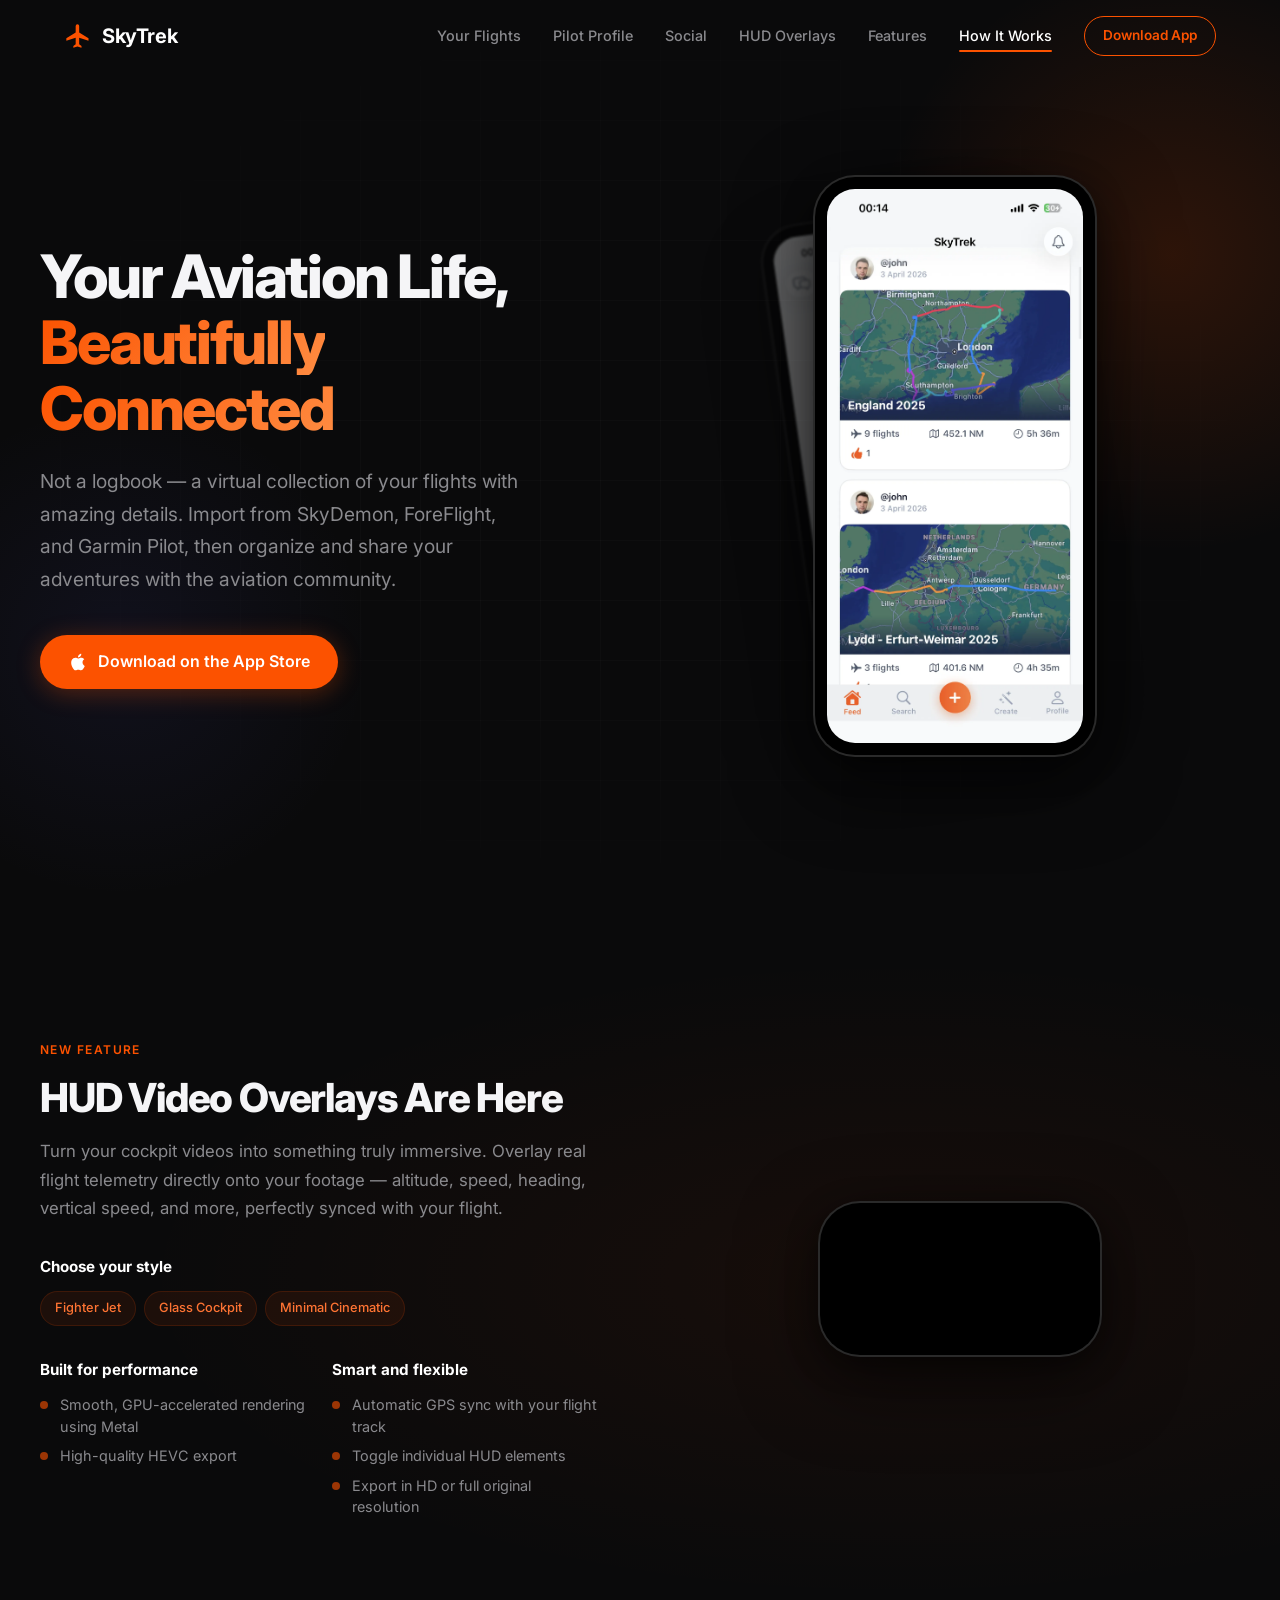
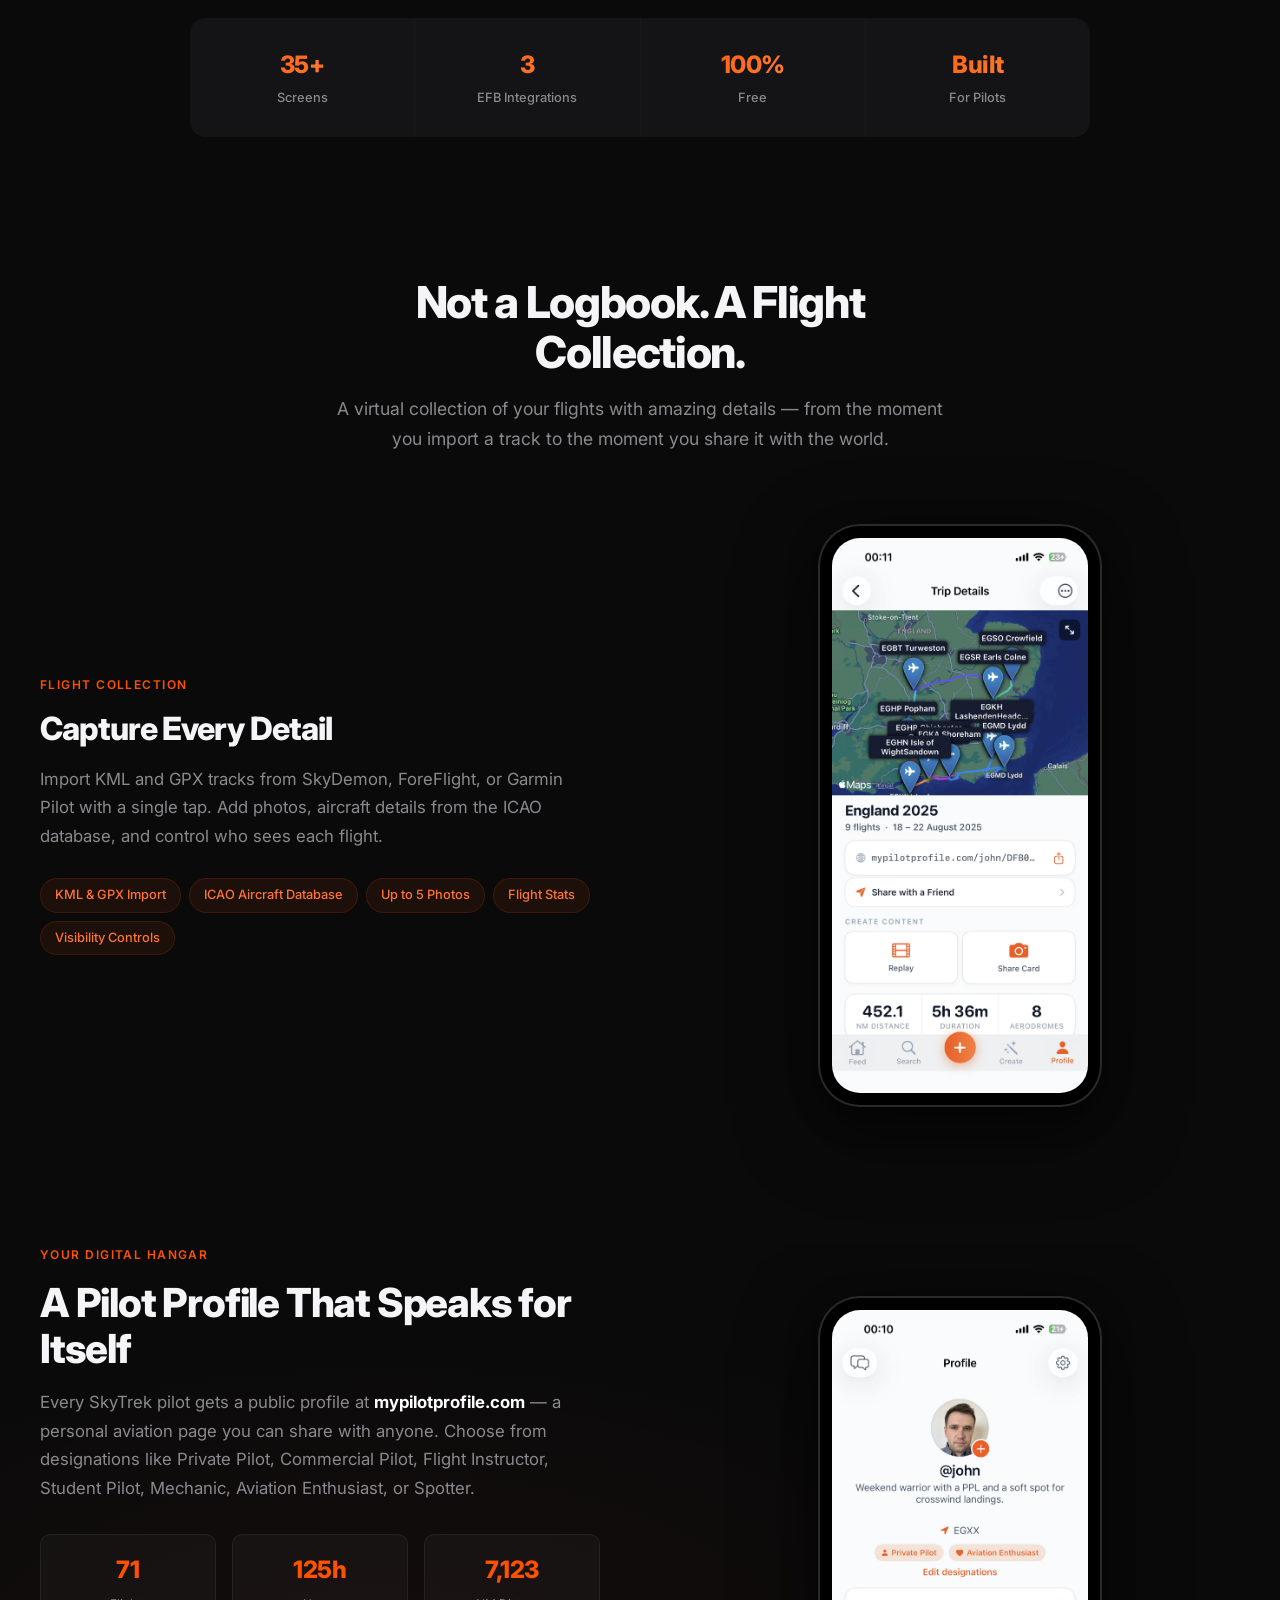
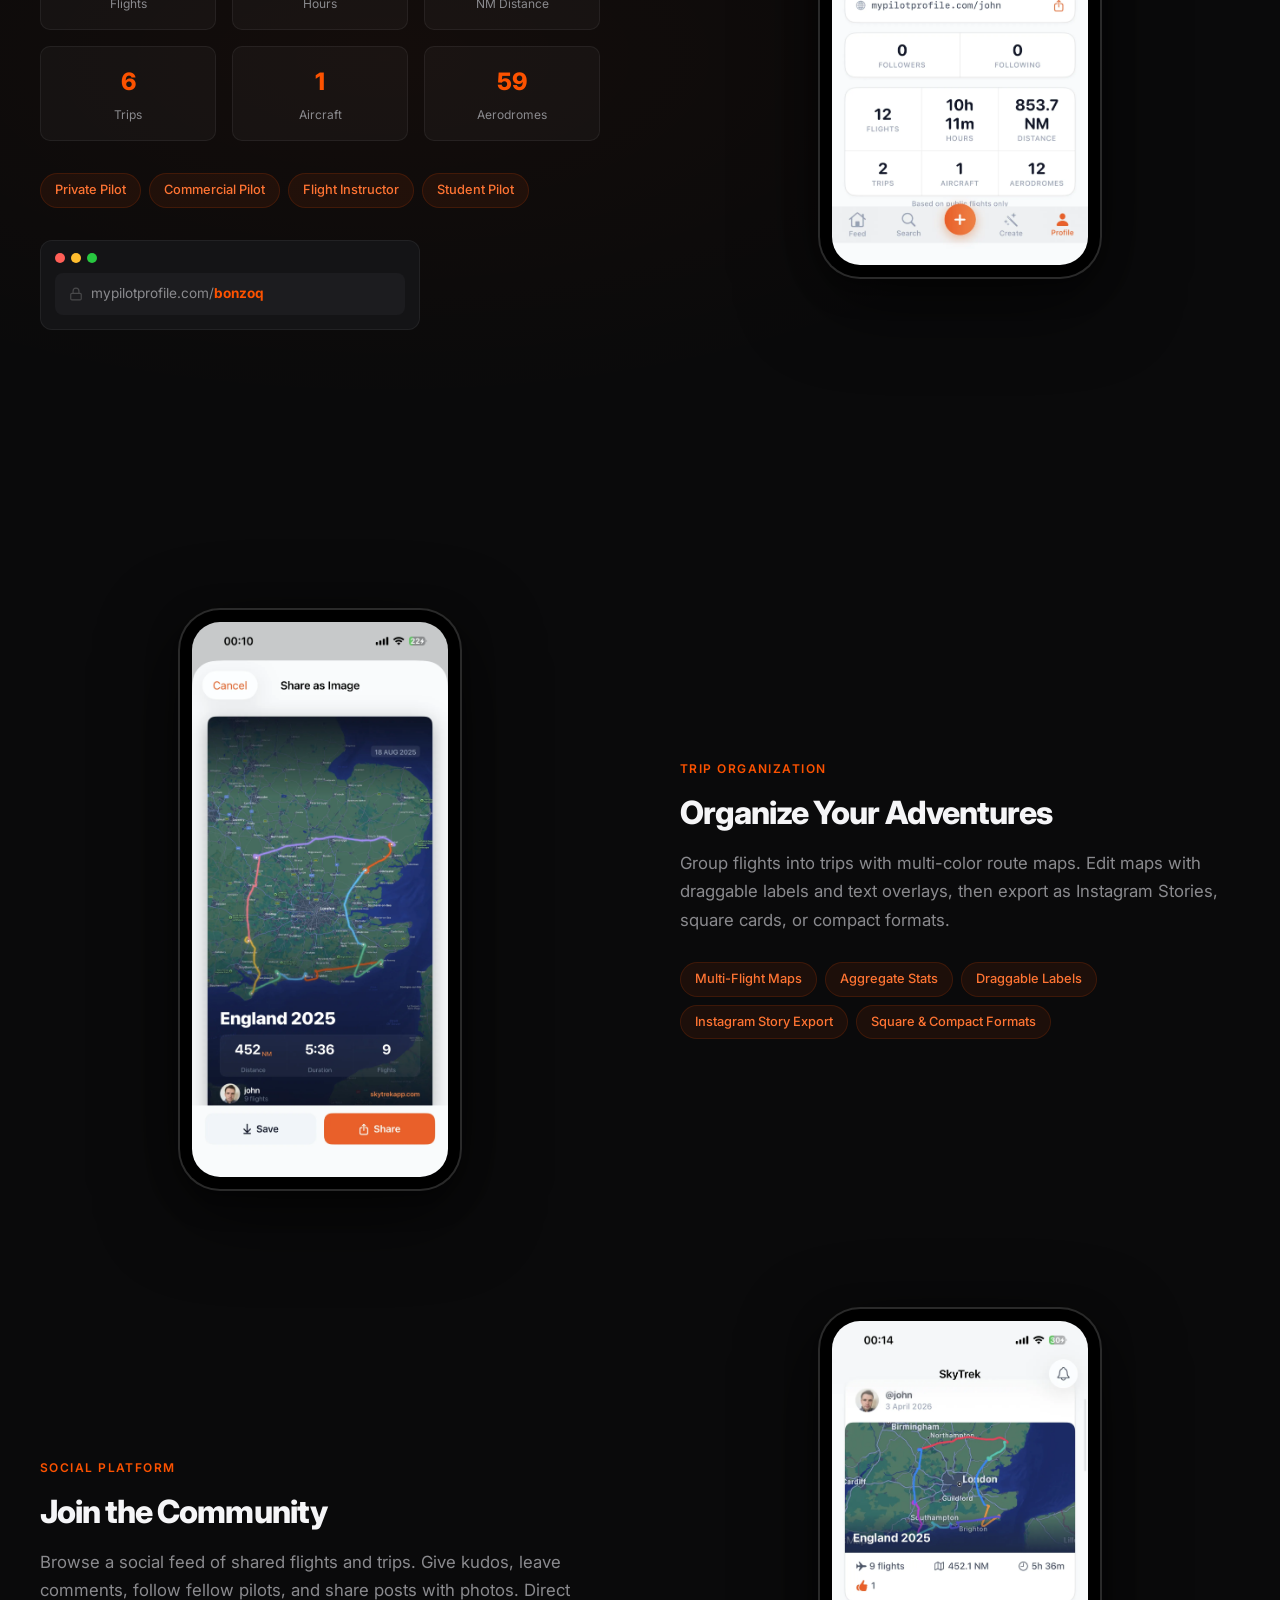
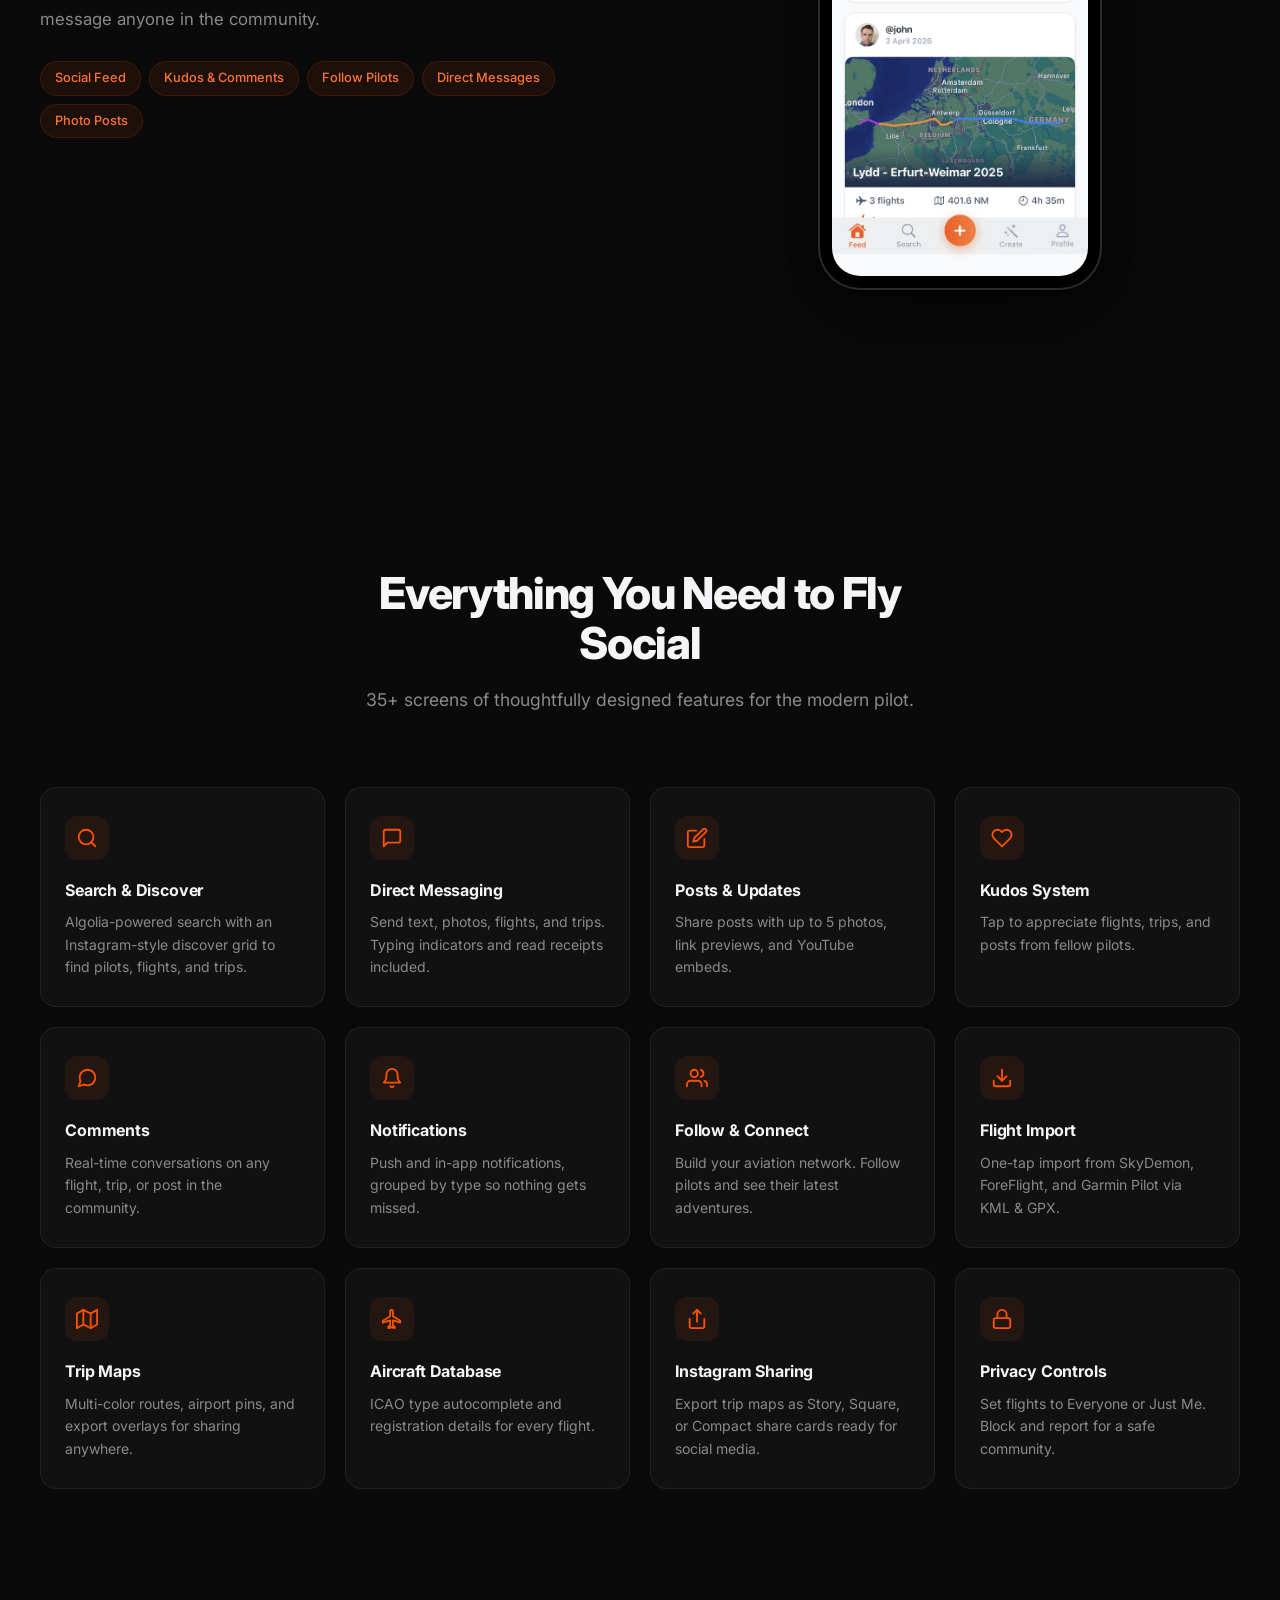
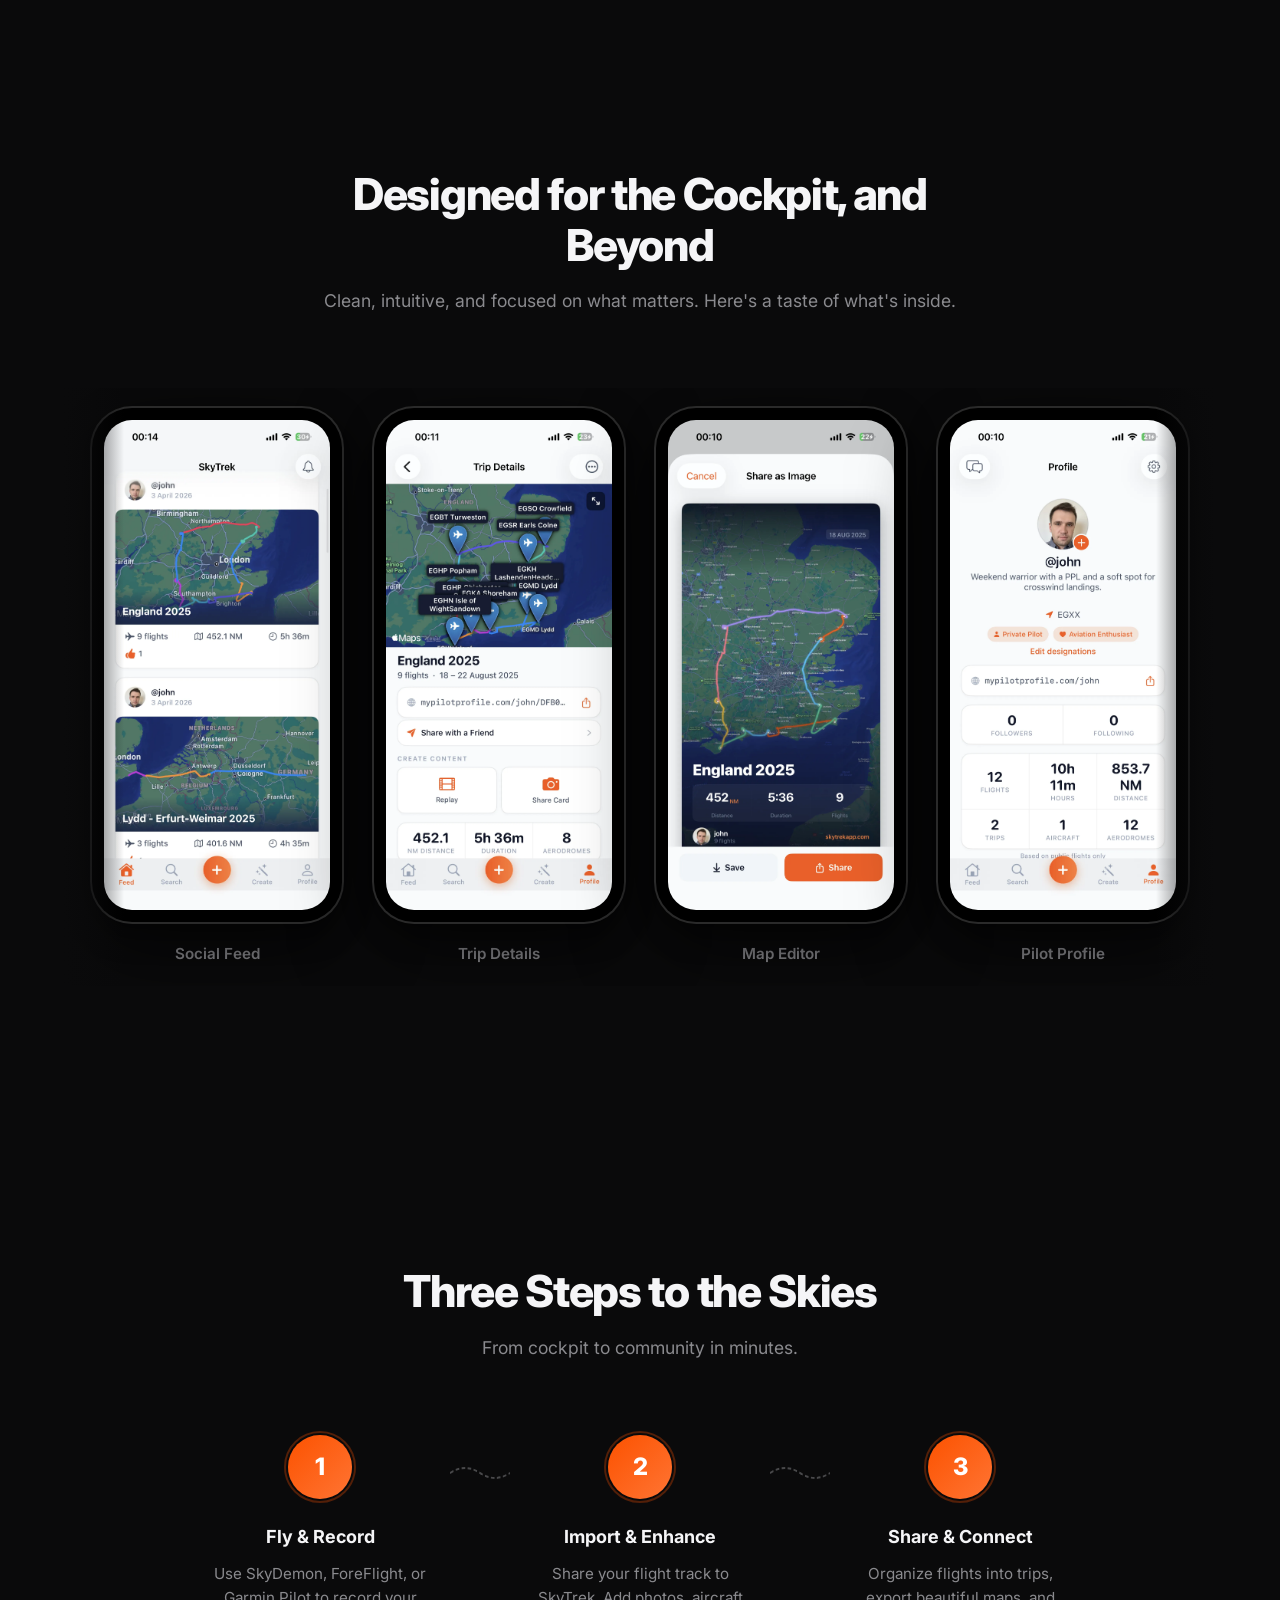
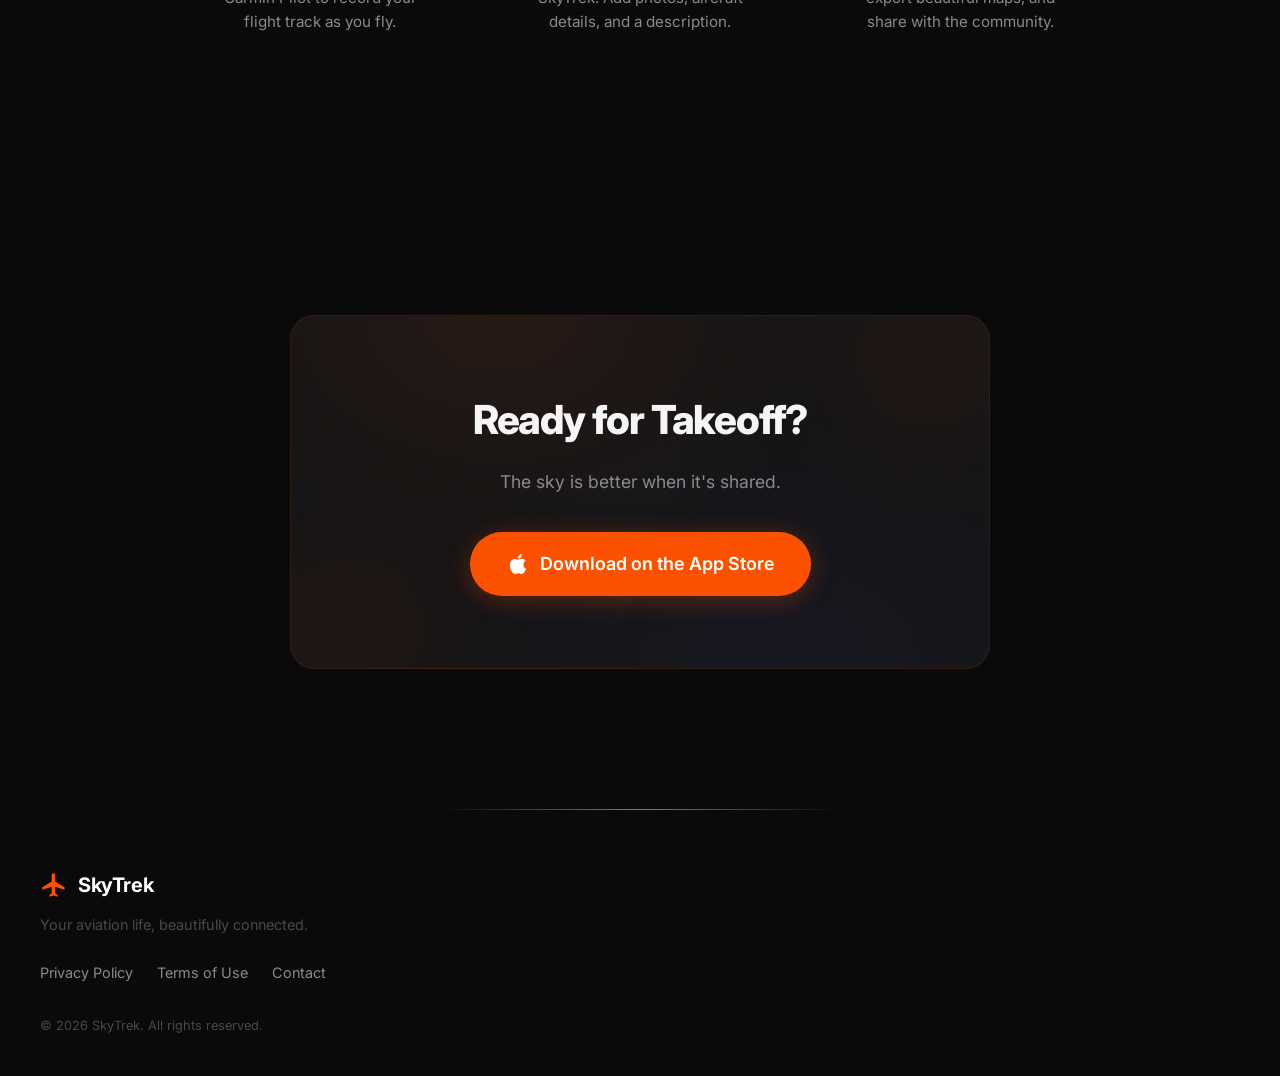
==== commit e6008ce1: "Move HUD section directly after hero section Co-Authored-By: Claude Opus 4.6 (1M context) <noreply@a" ====
--- a/index.html
+++ b/index.html
@@ -100,6 +100,52 @@
     </div>
   </section>
 
+  <!-- ============ HUD Video Overlays ============ -->
+  <section class="hud" id="hud">
+    <div class="hud__container">
+      <div class="hud__content reveal">
+        <span class="overline">New Feature</span>
+        <h2 class="hud__title">HUD Video Overlays Are Here</h2>
+        <p class="hud__desc">Turn your cockpit videos into something truly immersive. Overlay real flight telemetry directly onto your footage — altitude, speed, heading, vertical speed, and more, perfectly synced with your flight.</p>
+
+        <div class="hud__styles">
+          <h4 class="hud__styles-heading">Choose your style</h4>
+          <div class="hud__style-list">
+            <span class="pill">Fighter Jet</span>
+            <span class="pill">Glass Cockpit</span>
+            <span class="pill">Minimal Cinematic</span>
+          </div>
+        </div>
+
+        <div class="hud__features">
+          <div class="hud__feature-group">
+            <h4 class="hud__feature-heading">Built for performance</h4>
+            <ul class="hud__feature-list">
+              <li>Smooth, GPU-accelerated rendering using Metal</li>
+              <li>High-quality HEVC export</li>
+            </ul>
+          </div>
+          <div class="hud__feature-group">
+            <h4 class="hud__feature-heading">Smart and flexible</h4>
+            <ul class="hud__feature-list">
+              <li>Automatic GPS sync with your flight track</li>
+              <li>Toggle individual HUD elements</li>
+              <li>Export in HD or full original resolution</li>
+            </ul>
+          </div>
+        </div>
+      </div>
+
+      <div class="hud__video reveal reveal--delay-1">
+        <div class="phone-frame">
+          <video autoplay loop muted playsinline width="280" height="607">
+            <source src="videos/hud-overlay.mp4" type="video/mp4">
+          </video>
+        </div>
+      </div>
+    </div>
+  </section>
+
   <!-- ============ 3. Stats Bar ============ -->
   <section class="stats">
     <div class="stats__container reveal">
@@ -255,52 +301,6 @@
           <div class="phone-frame">
             <img src="images/screenshot-feed.webp" alt="SkyTrek social feed" loading="lazy" width="280" height="607">
           </div>
-        </div>
-      </div>
-    </div>
-  </section>
-
-  <!-- ============ HUD Video Overlays ============ -->
-  <section class="hud" id="hud">
-    <div class="hud__container">
-      <div class="hud__content reveal">
-        <span class="overline">New Feature</span>
-        <h2 class="hud__title">HUD Video Overlays Are Here</h2>
-        <p class="hud__desc">Turn your cockpit videos into something truly immersive. Overlay real flight telemetry directly onto your footage — altitude, speed, heading, vertical speed, and more, perfectly synced with your flight.</p>
-
-        <div class="hud__styles">
-          <h4 class="hud__styles-heading">Choose your style</h4>
-          <div class="hud__style-list">
-            <span class="pill">Fighter Jet</span>
-            <span class="pill">Glass Cockpit</span>
-            <span class="pill">Minimal Cinematic</span>
-          </div>
-        </div>
-
-        <div class="hud__features">
-          <div class="hud__feature-group">
-            <h4 class="hud__feature-heading">Built for performance</h4>
-            <ul class="hud__feature-list">
-              <li>Smooth, GPU-accelerated rendering using Metal</li>
-              <li>High-quality HEVC export</li>
-            </ul>
-          </div>
-          <div class="hud__feature-group">
-            <h4 class="hud__feature-heading">Smart and flexible</h4>
-            <ul class="hud__feature-list">
-              <li>Automatic GPS sync with your flight track</li>
-              <li>Toggle individual HUD elements</li>
-              <li>Export in HD or full original resolution</li>
-            </ul>
-          </div>
-        </div>
-      </div>
-
-      <div class="hud__video reveal reveal--delay-1">
-        <div class="phone-frame">
-          <video autoplay loop muted playsinline width="280" height="607">
-            <source src="videos/hud-overlay.mp4" type="video/mp4">
-          </video>
         </div>
       </div>
     </div>
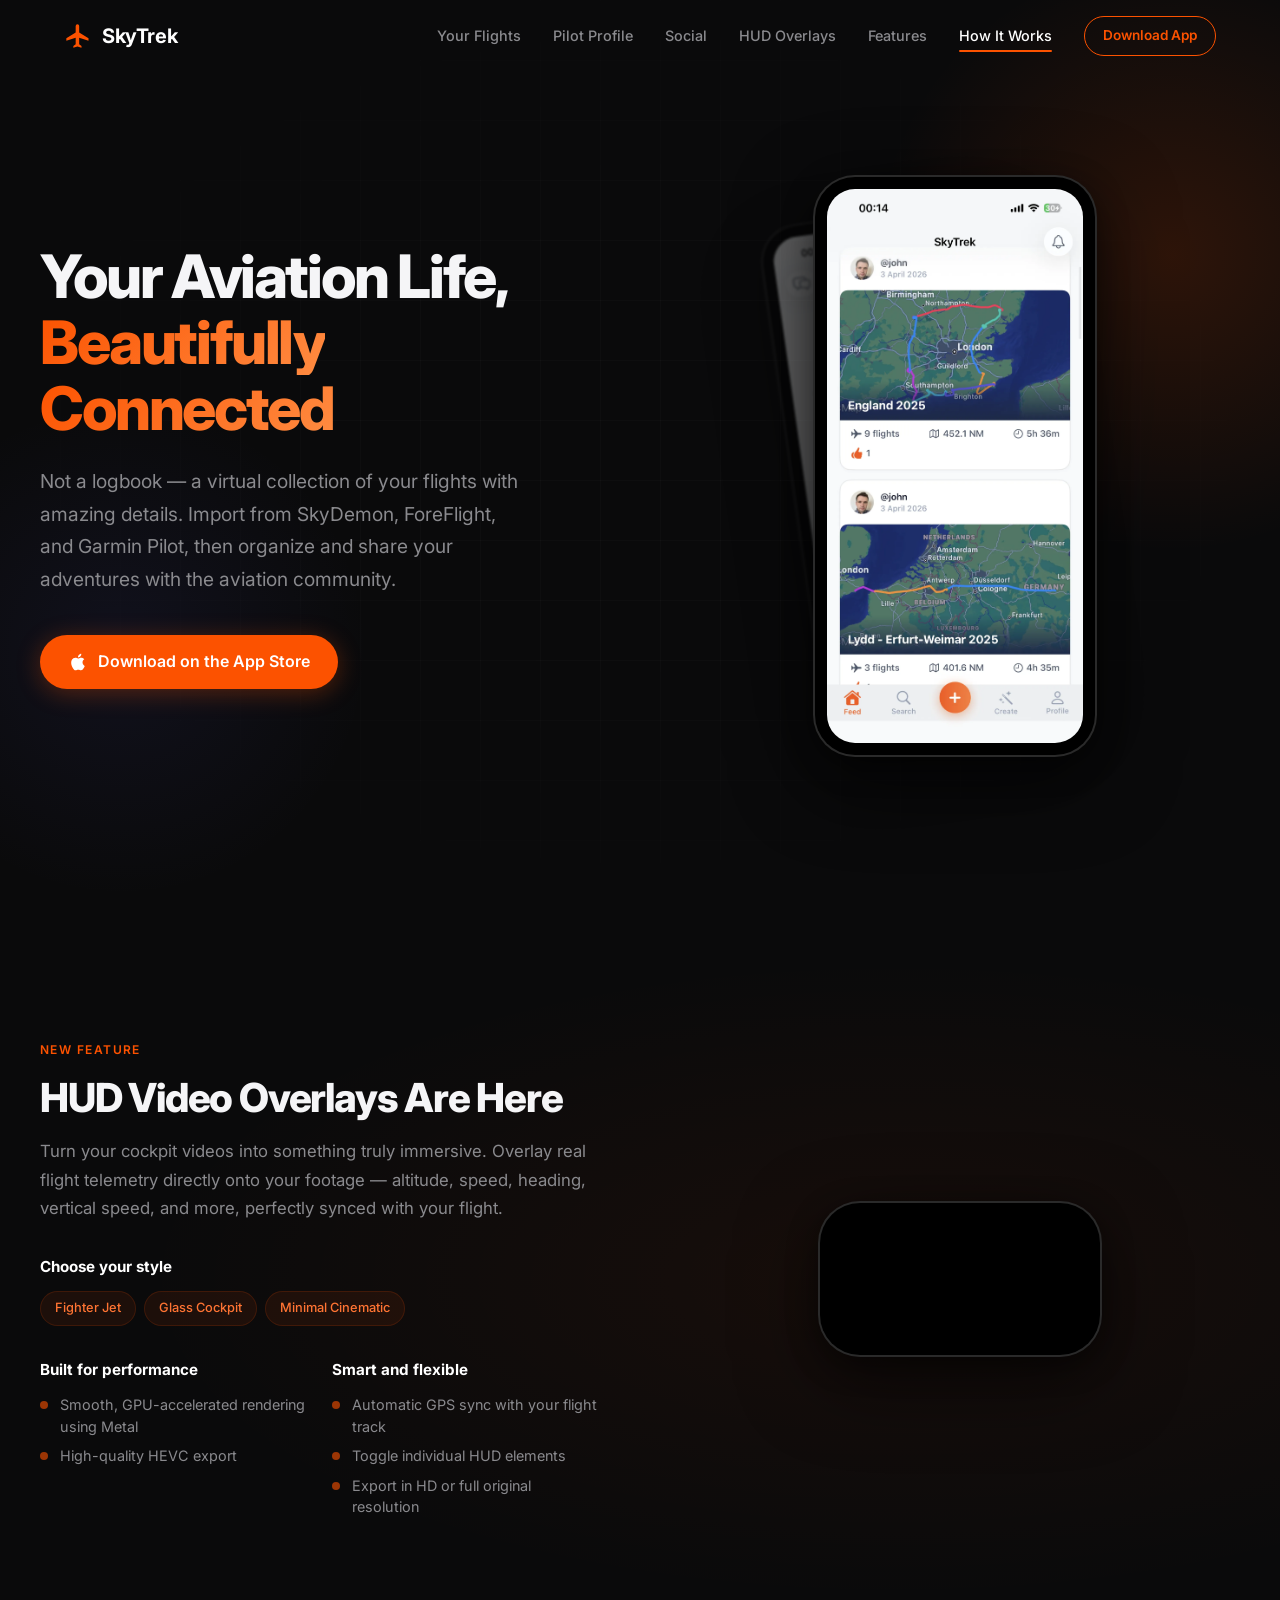
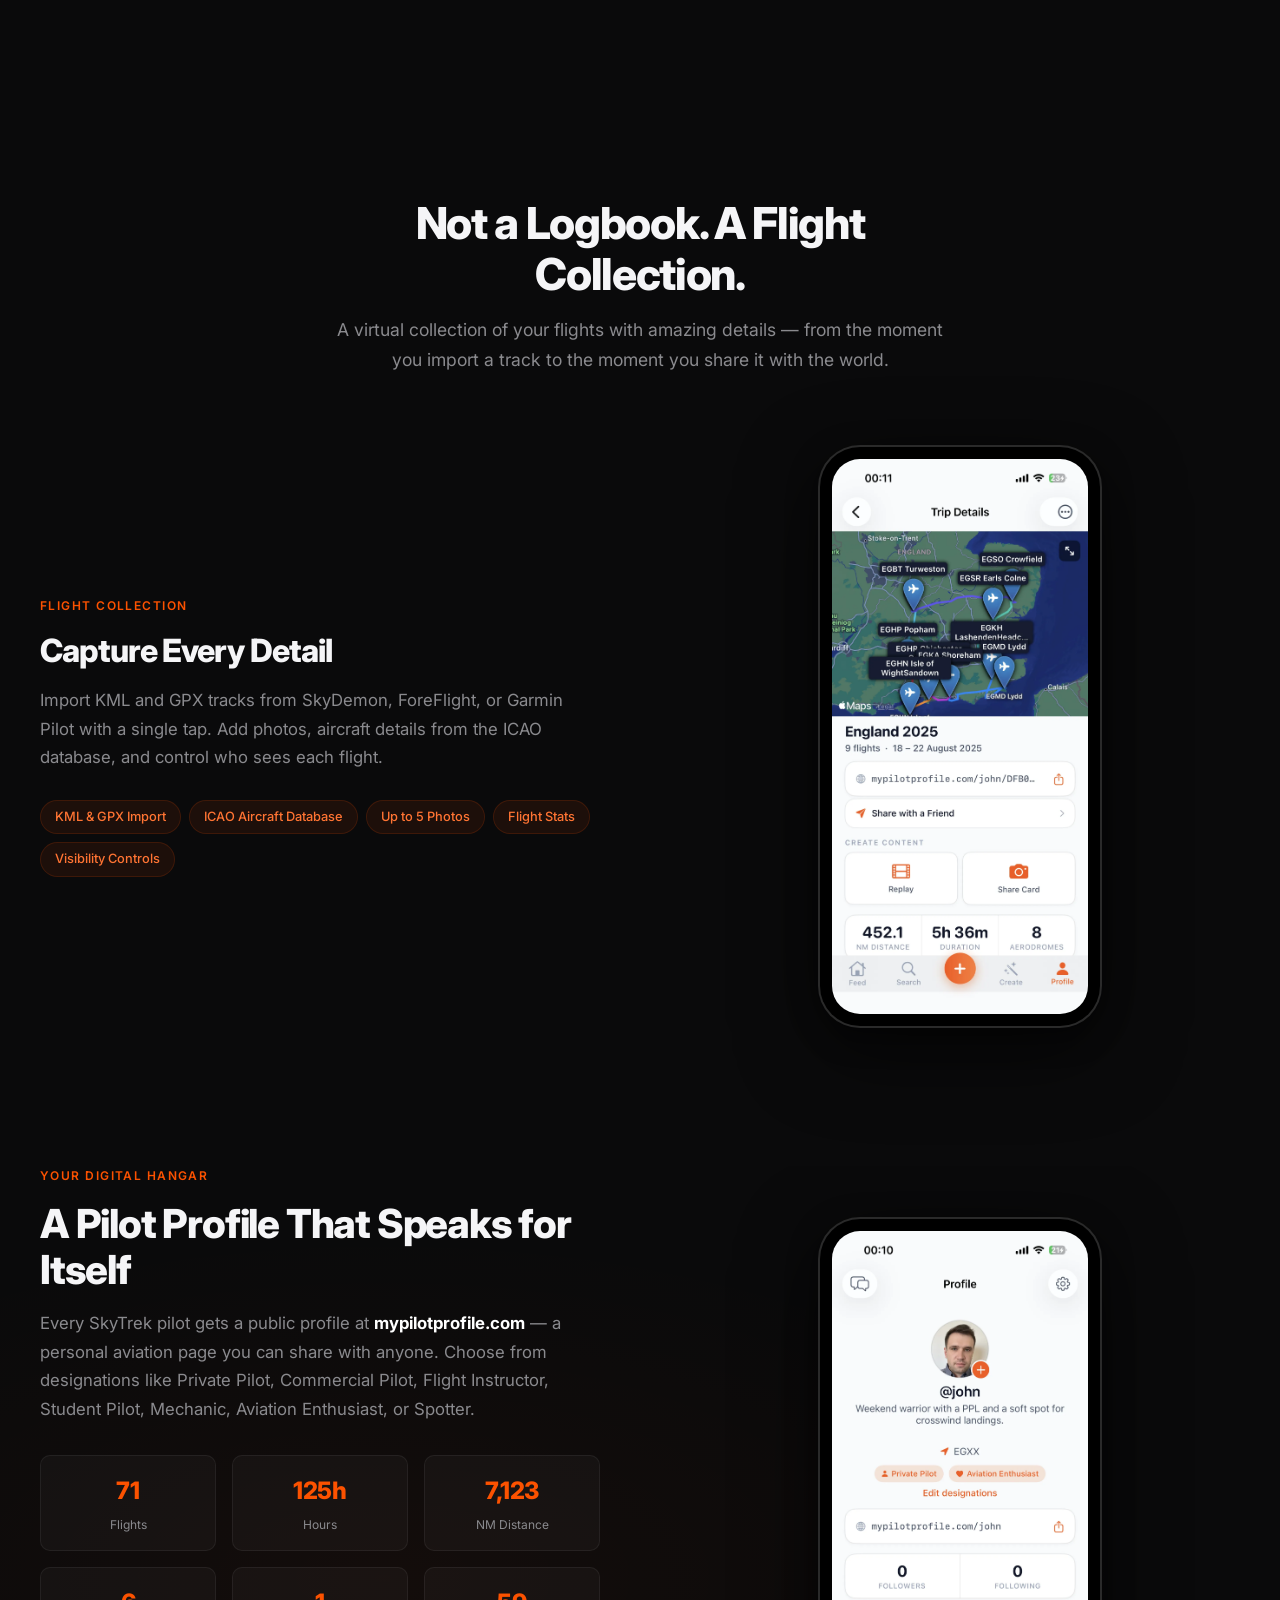
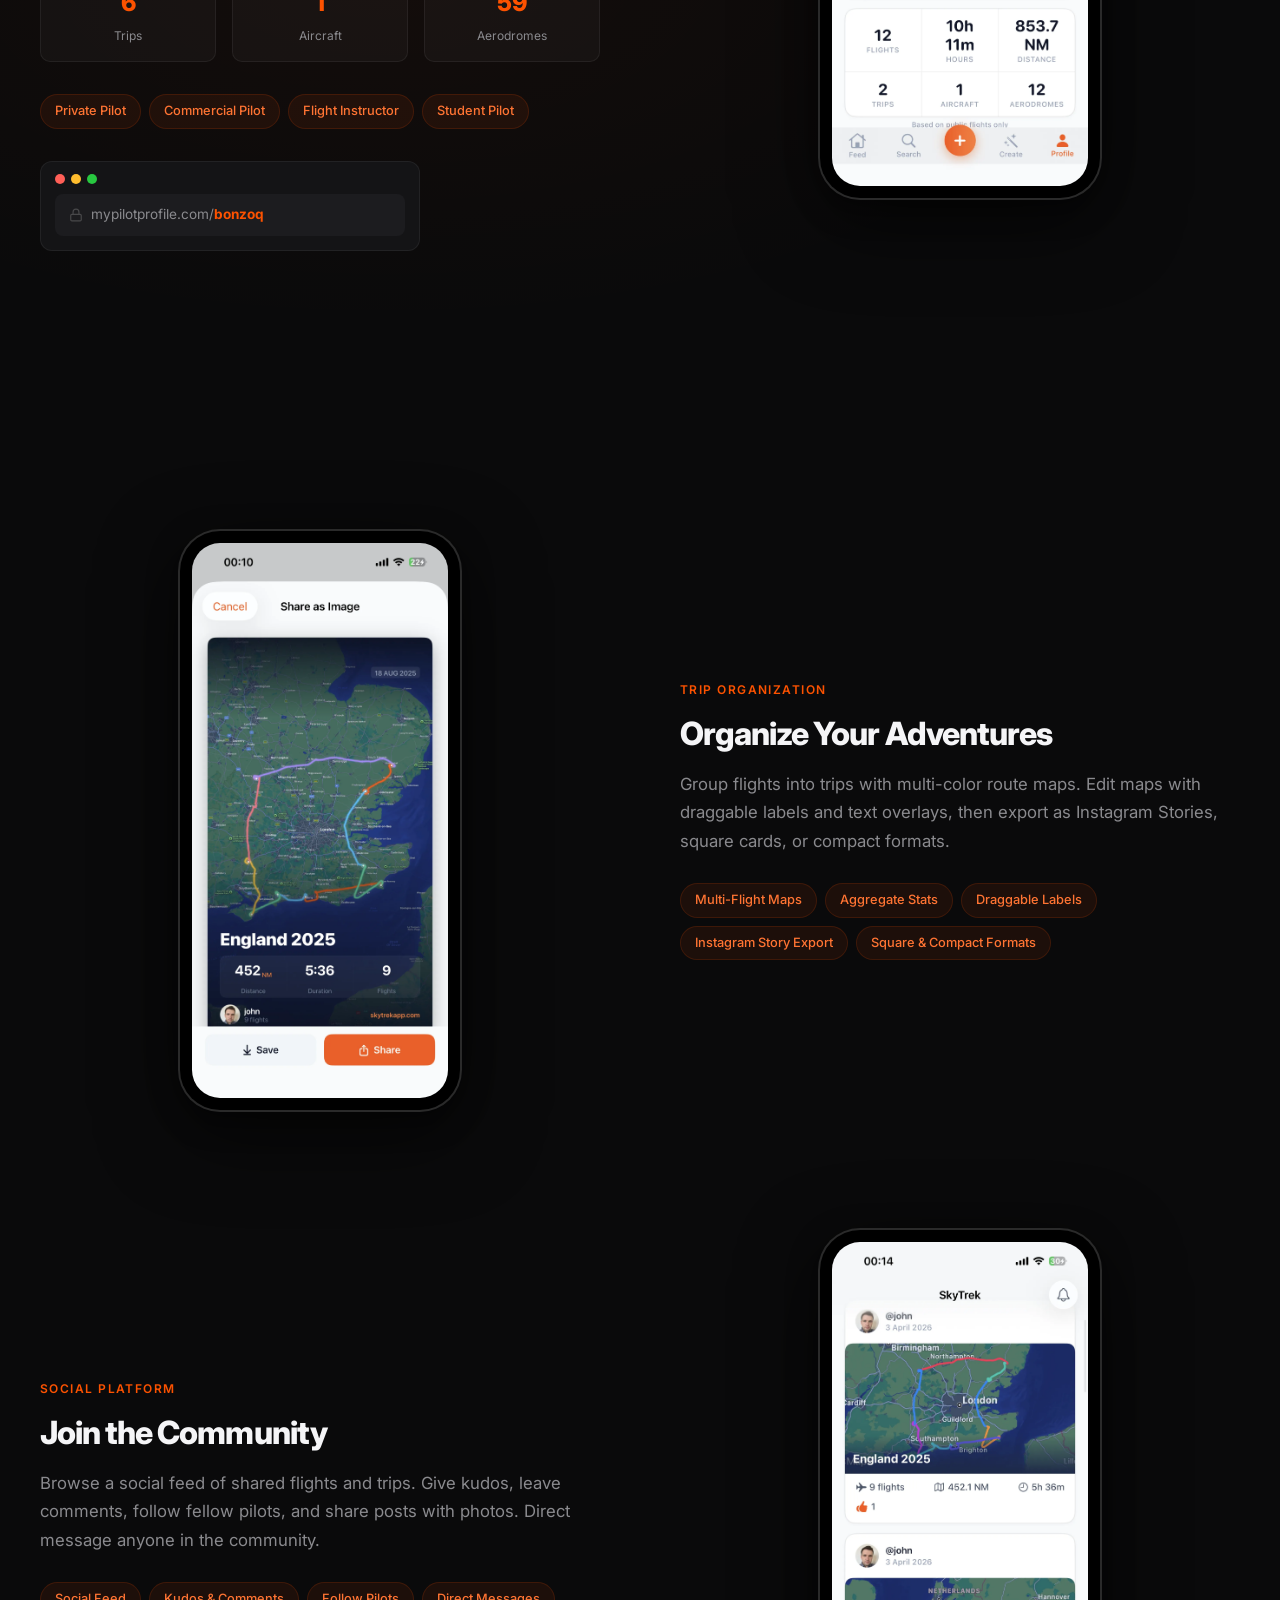
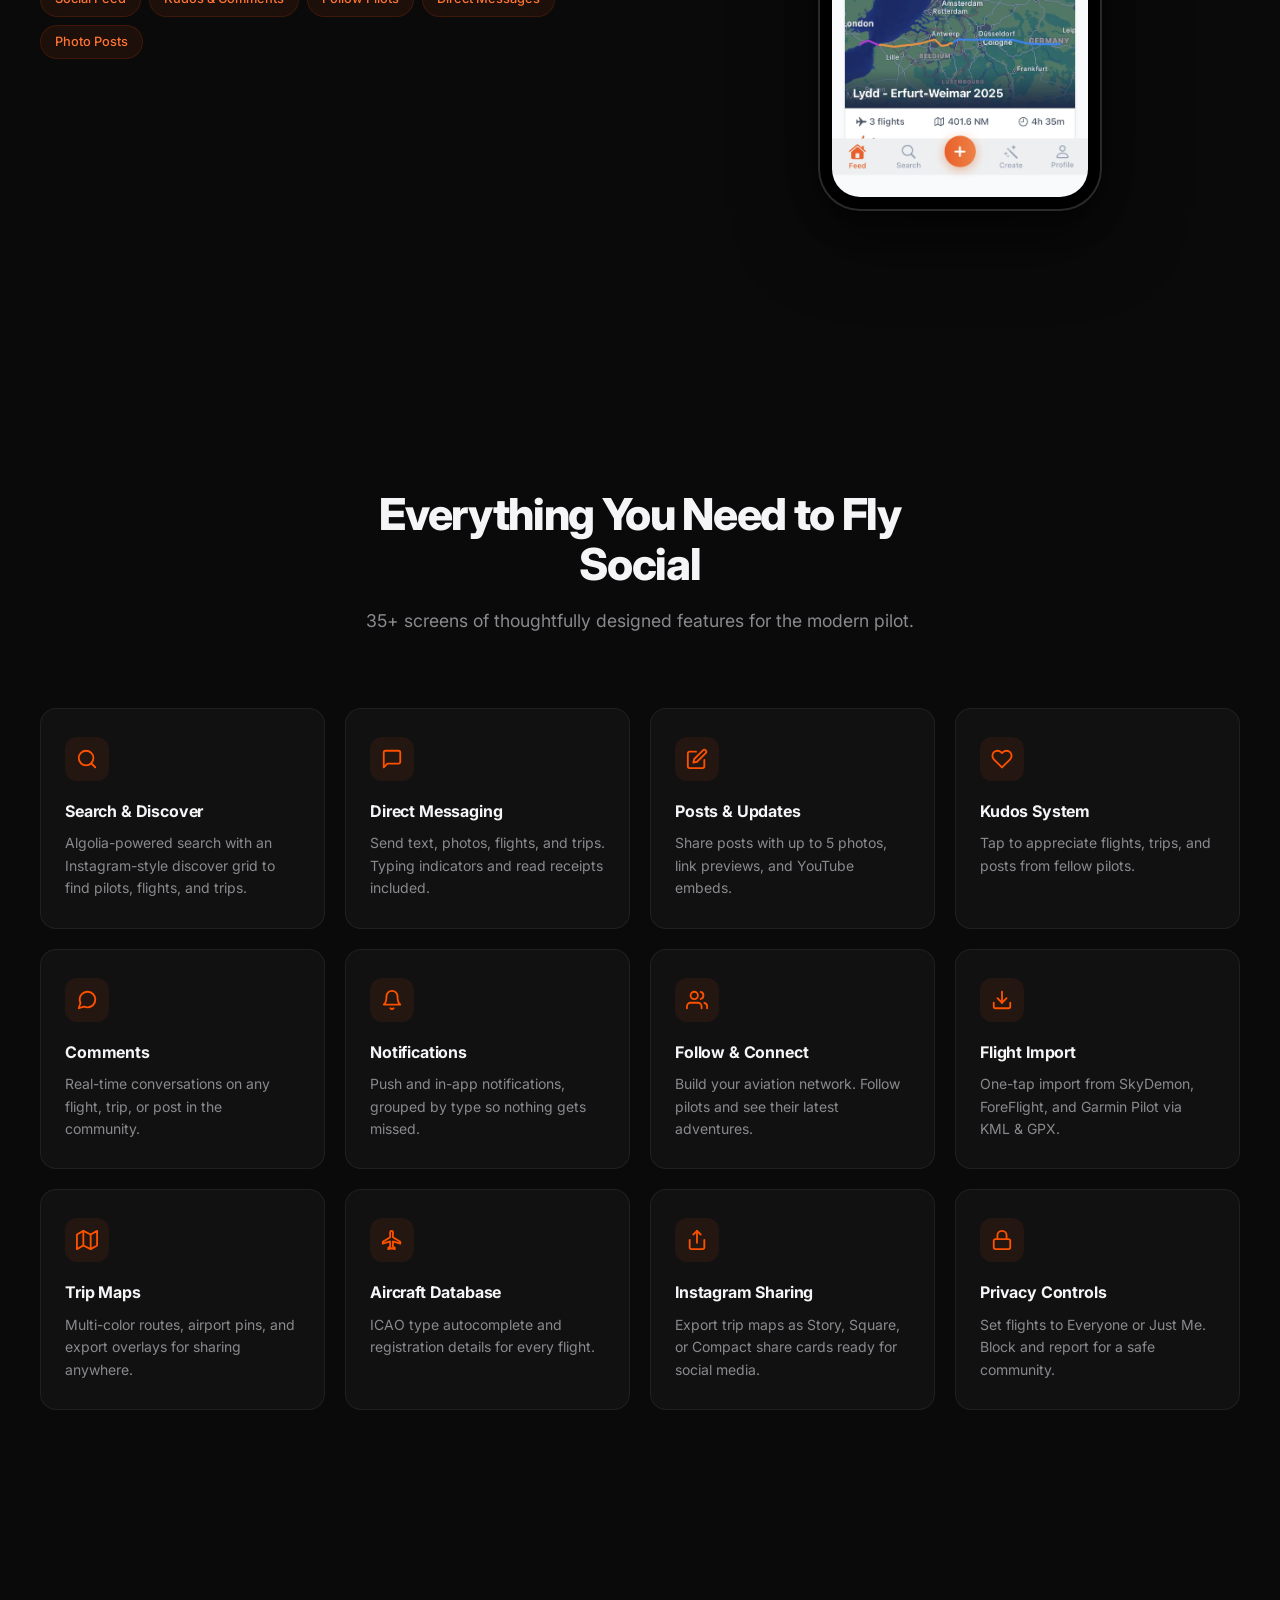
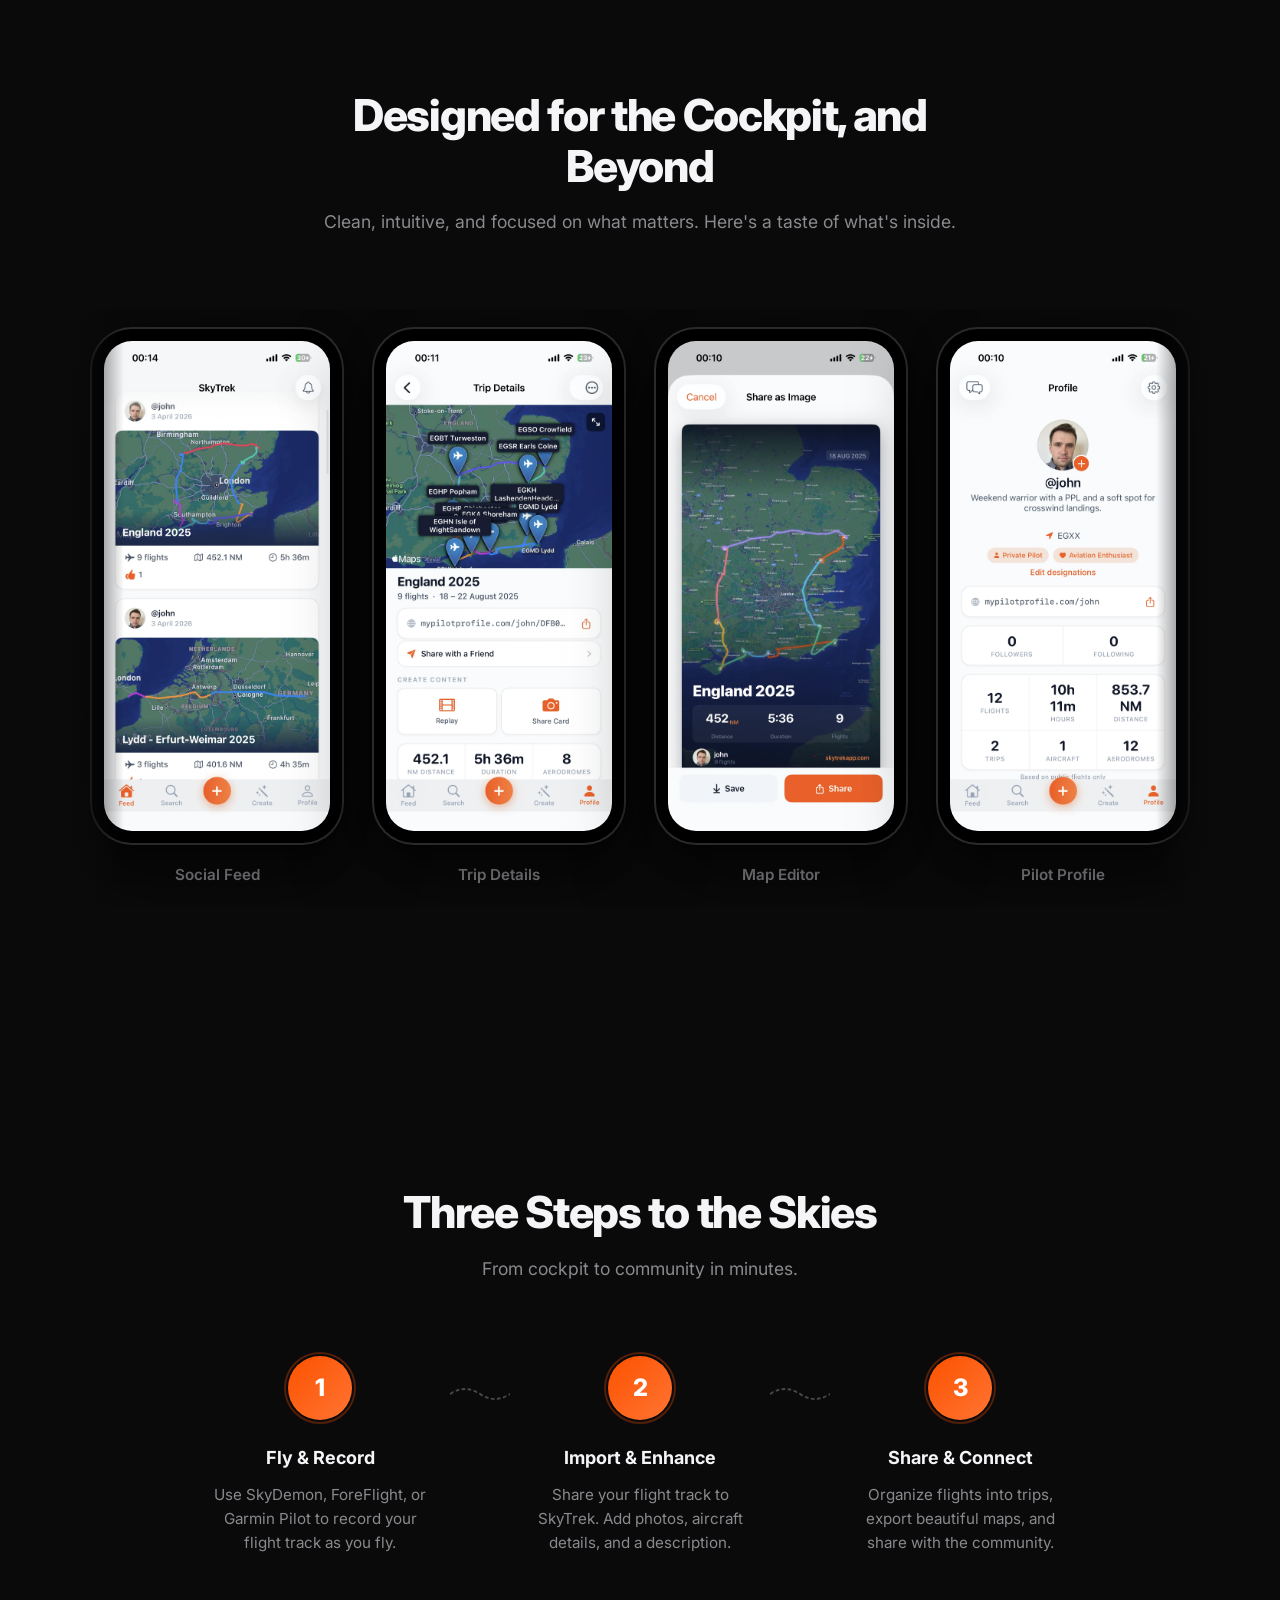
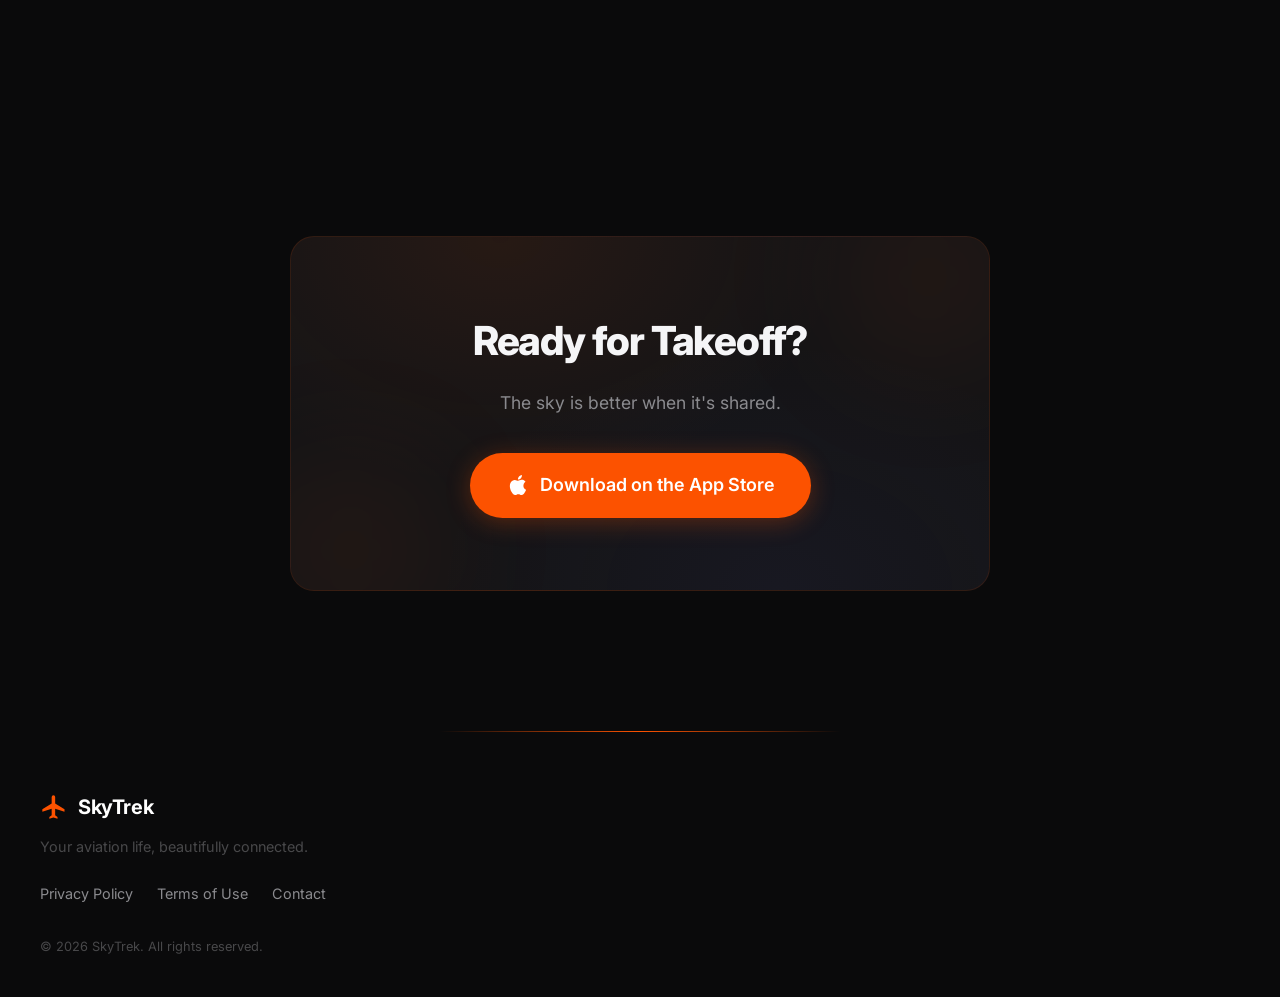
==== commit e5de751b: "Remove stats bar section Co-Authored-By: Claude Opus 4.6 (1M context) <noreply@anthropic.com>" ====
--- a/index.html
+++ b/index.html
@@ -142,28 +142,6 @@
             <source src="videos/hud-overlay.mp4" type="video/mp4">
           </video>
         </div>
-      </div>
-    </div>
-  </section>
-
-  <!-- ============ 3. Stats Bar ============ -->
-  <section class="stats">
-    <div class="stats__container reveal">
-      <div class="stats__item">
-        <div class="stats__number gradient-text">35+</div>
-        <div class="stats__label">Screens</div>
-      </div>
-      <div class="stats__item">
-        <div class="stats__number gradient-text">3</div>
-        <div class="stats__label">EFB Integrations</div>
-      </div>
-      <div class="stats__item">
-        <div class="stats__number gradient-text">100%</div>
-        <div class="stats__label">Free</div>
-      </div>
-      <div class="stats__item">
-        <div class="stats__number gradient-text">Built</div>
-        <div class="stats__label">For Pilots</div>
       </div>
     </div>
   </section>
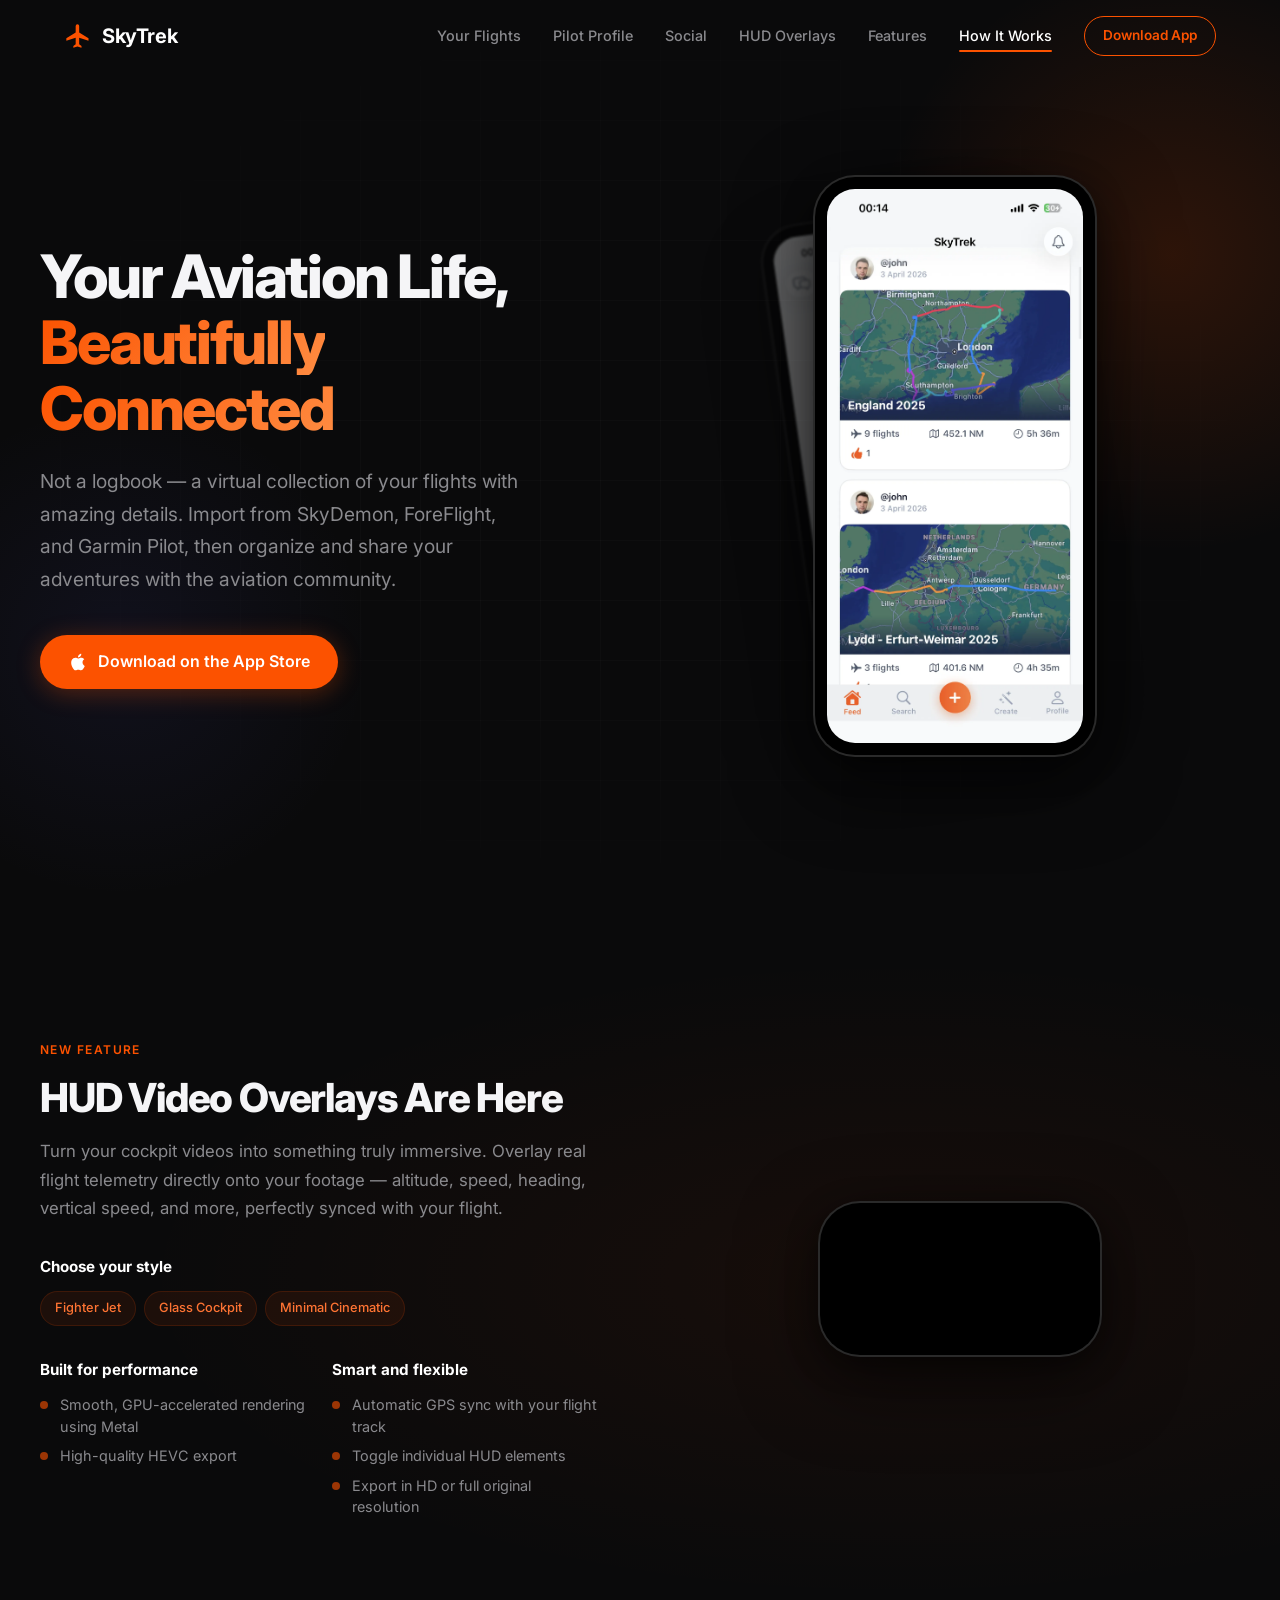
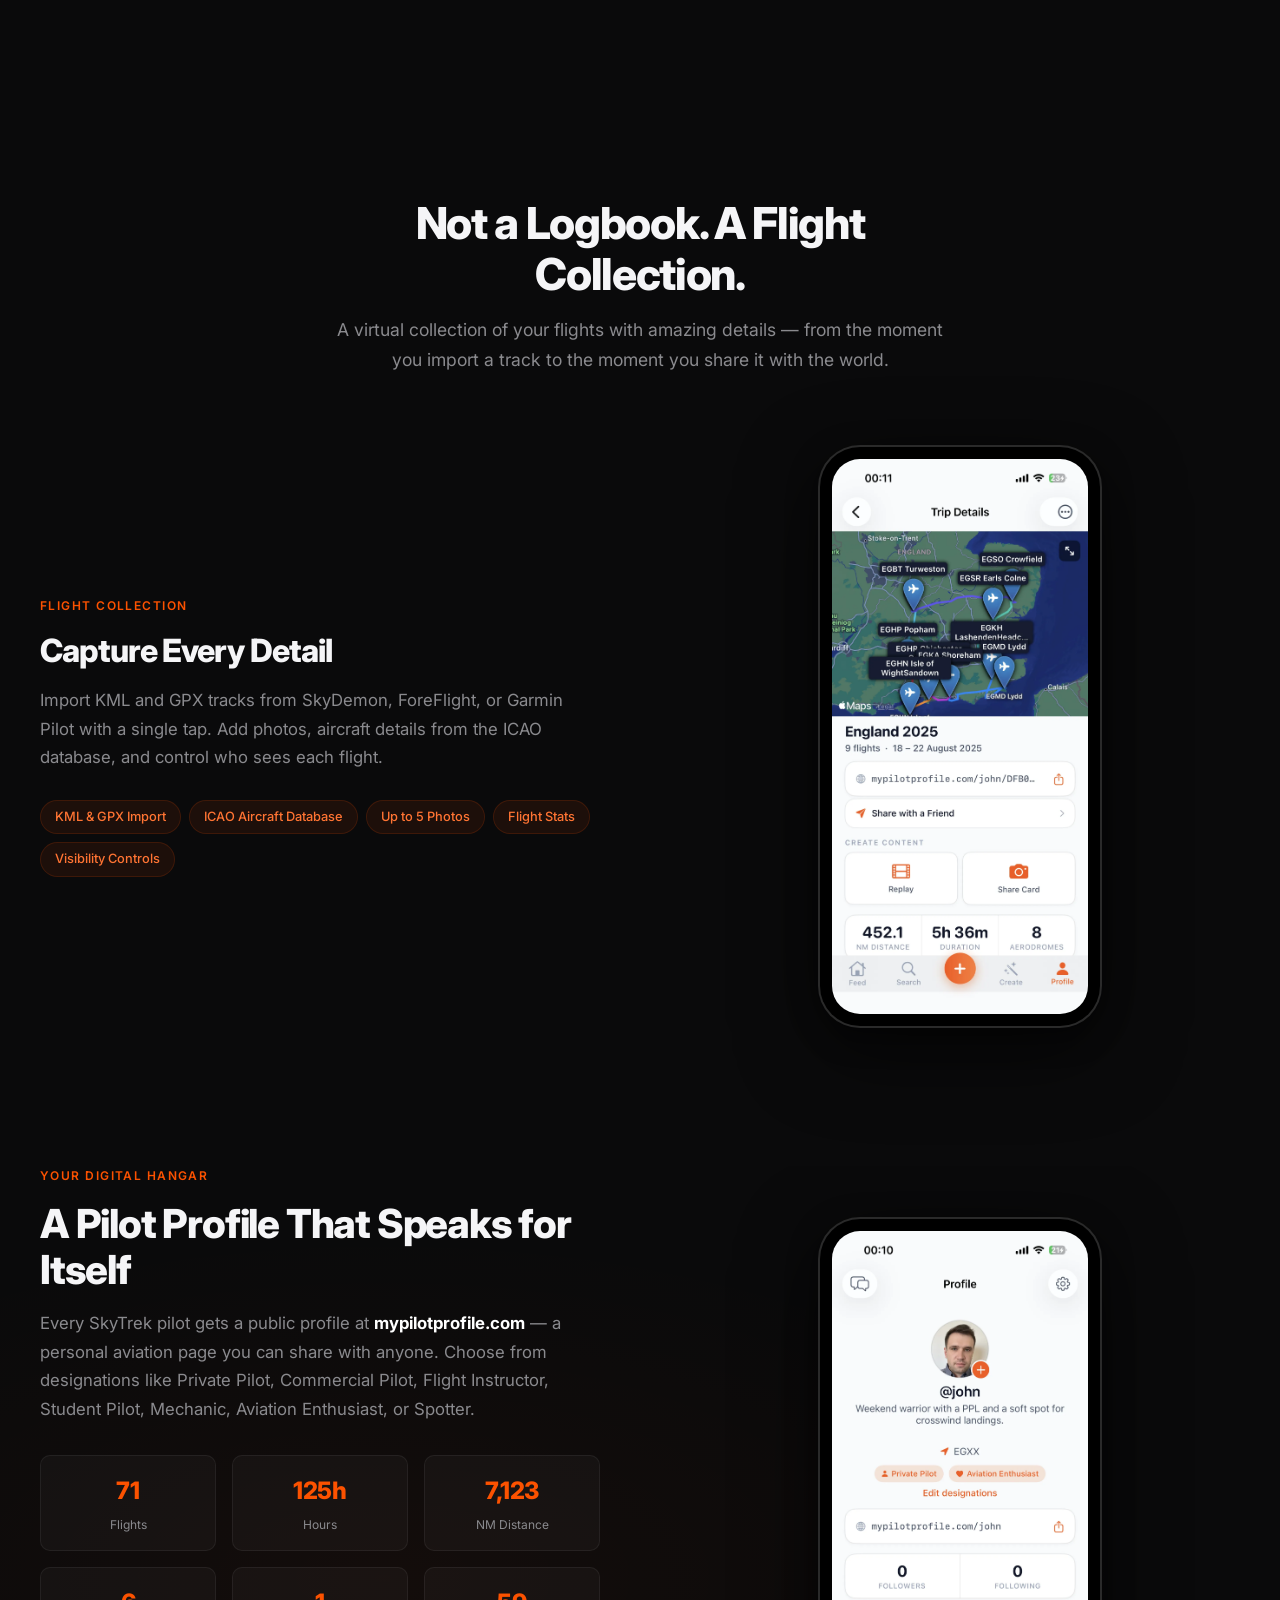
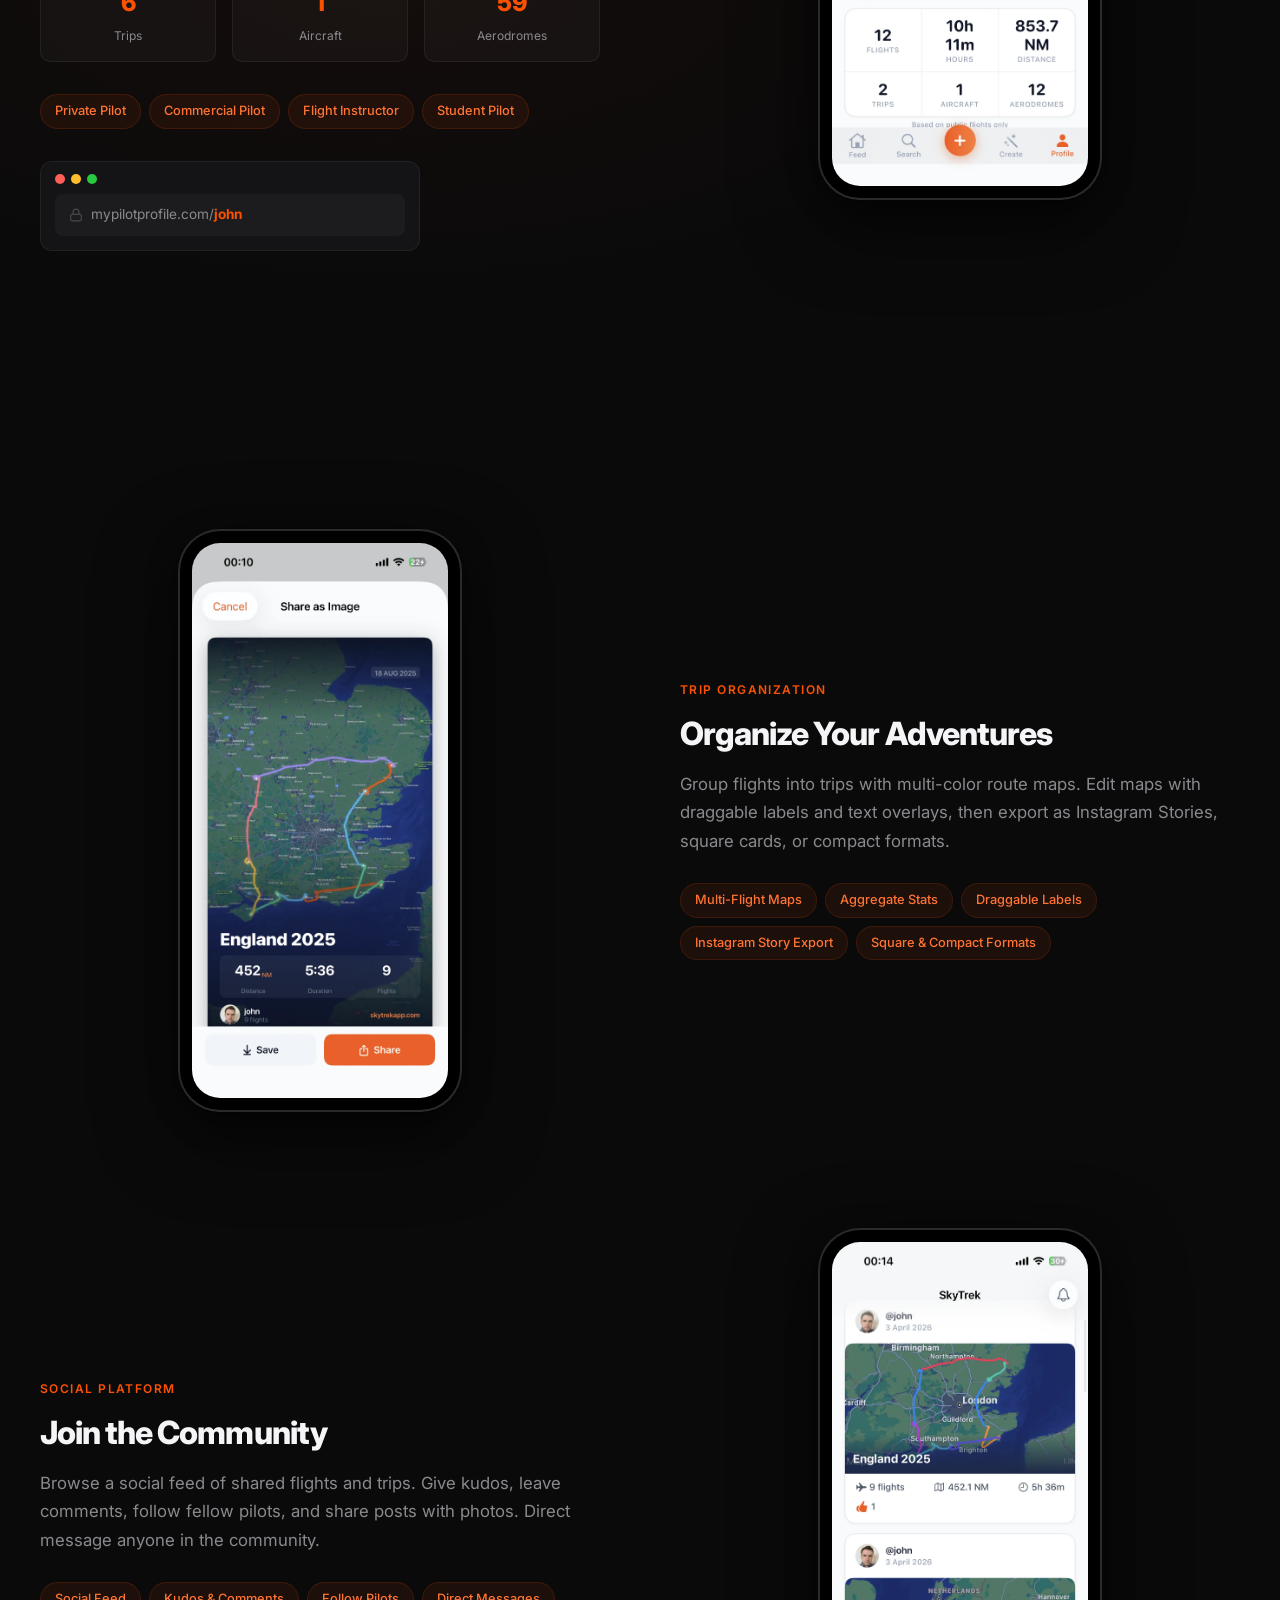
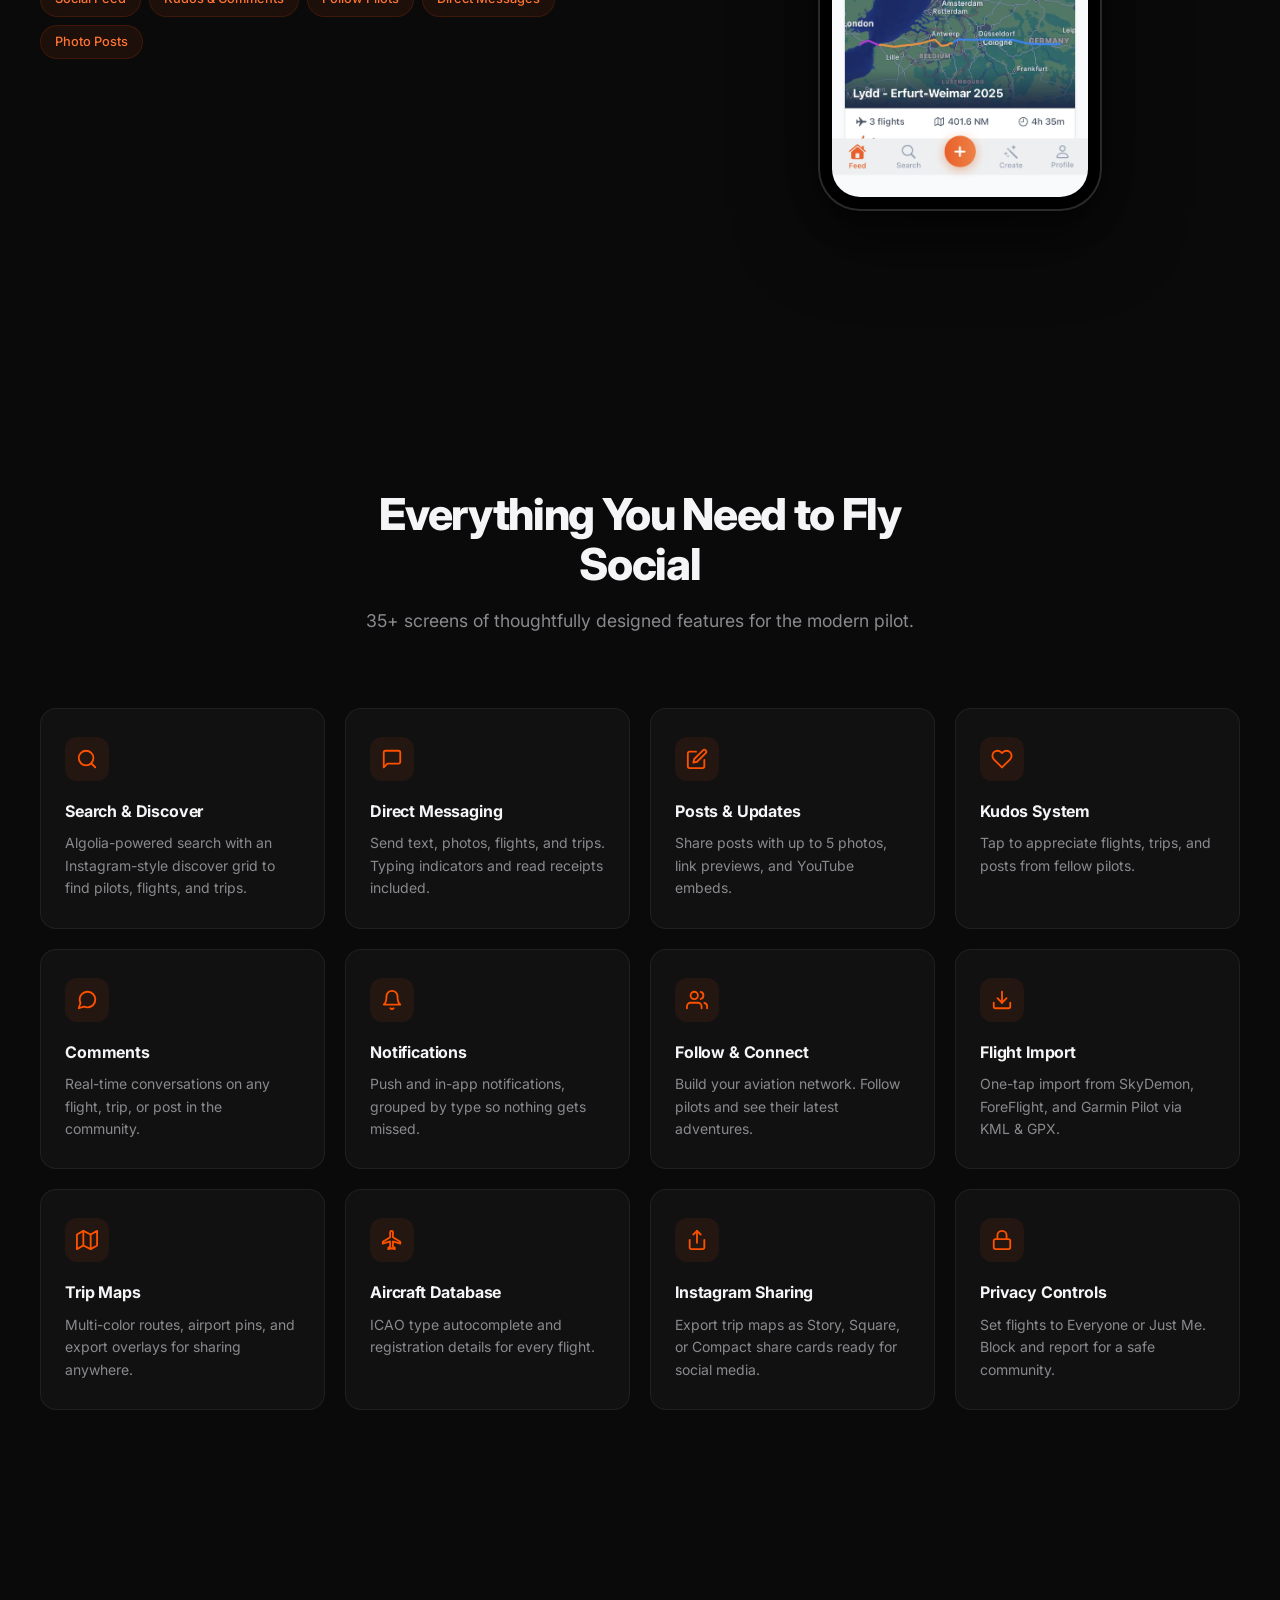
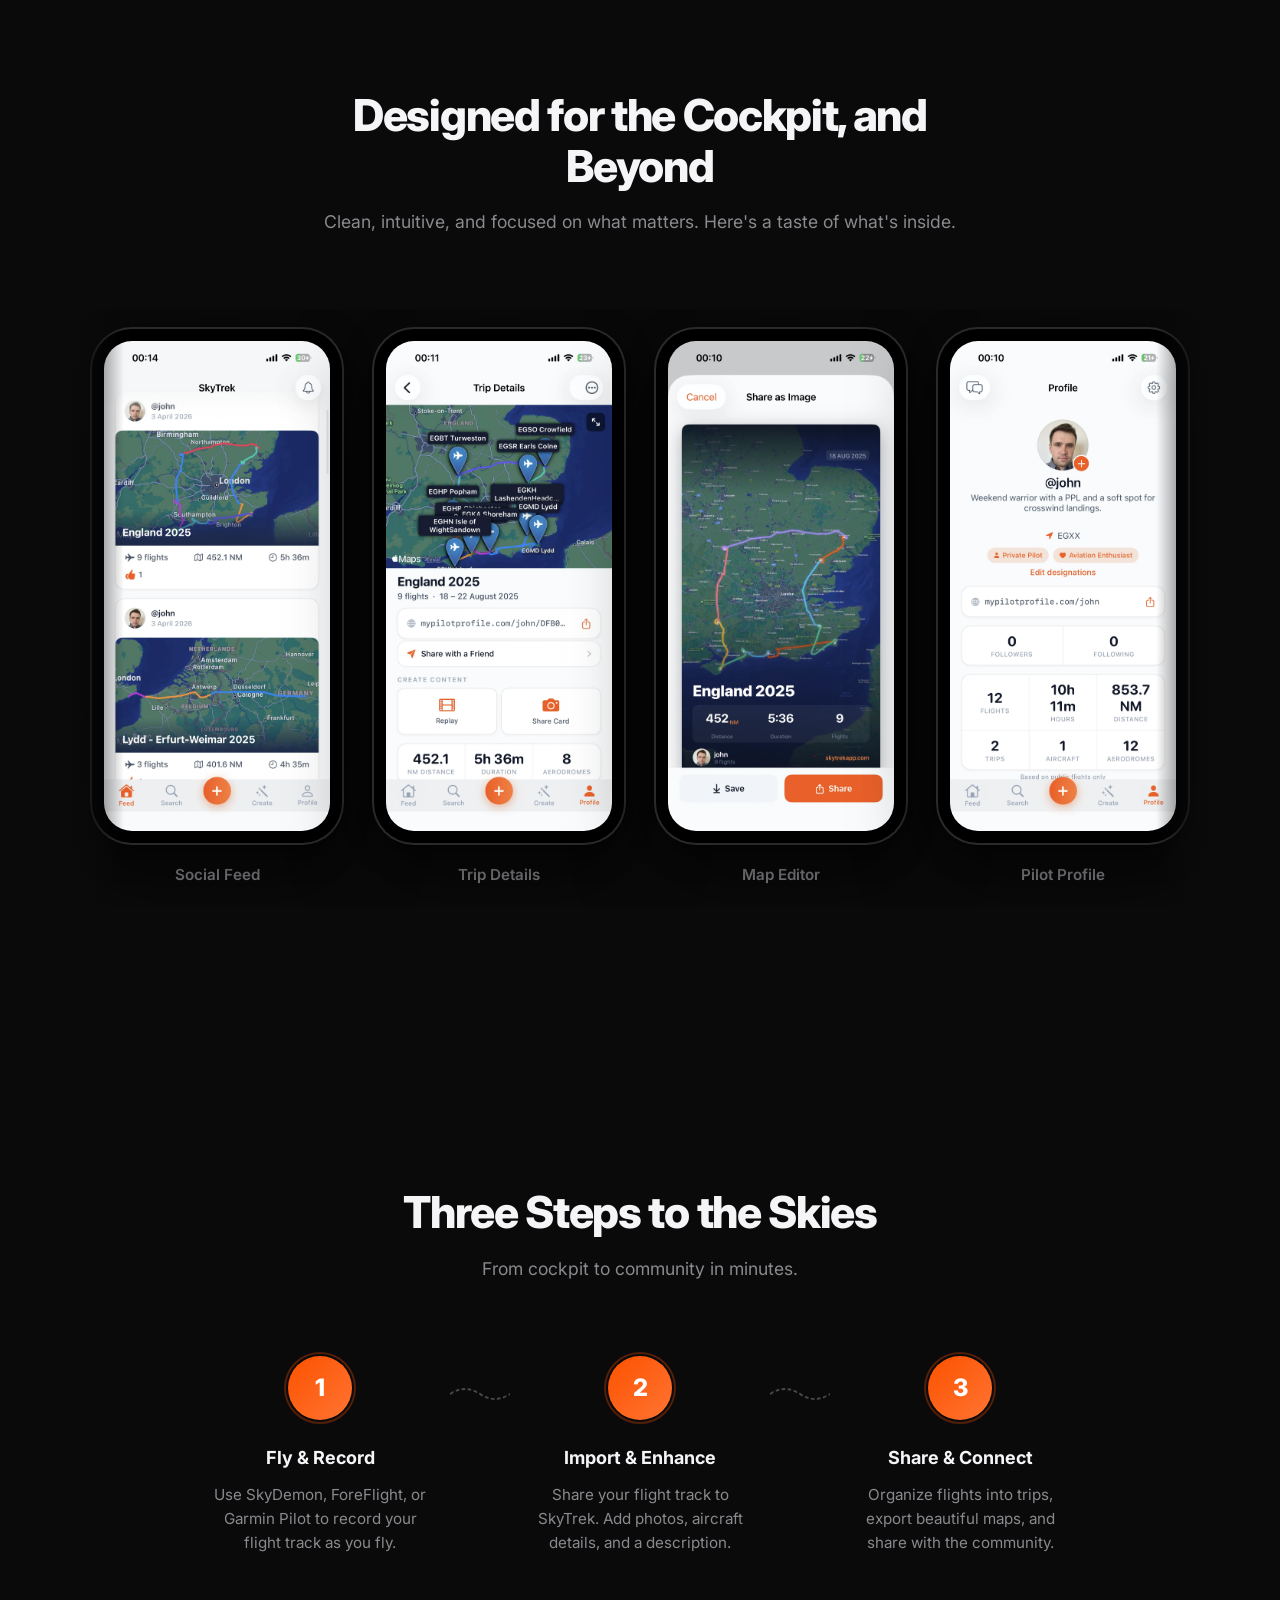
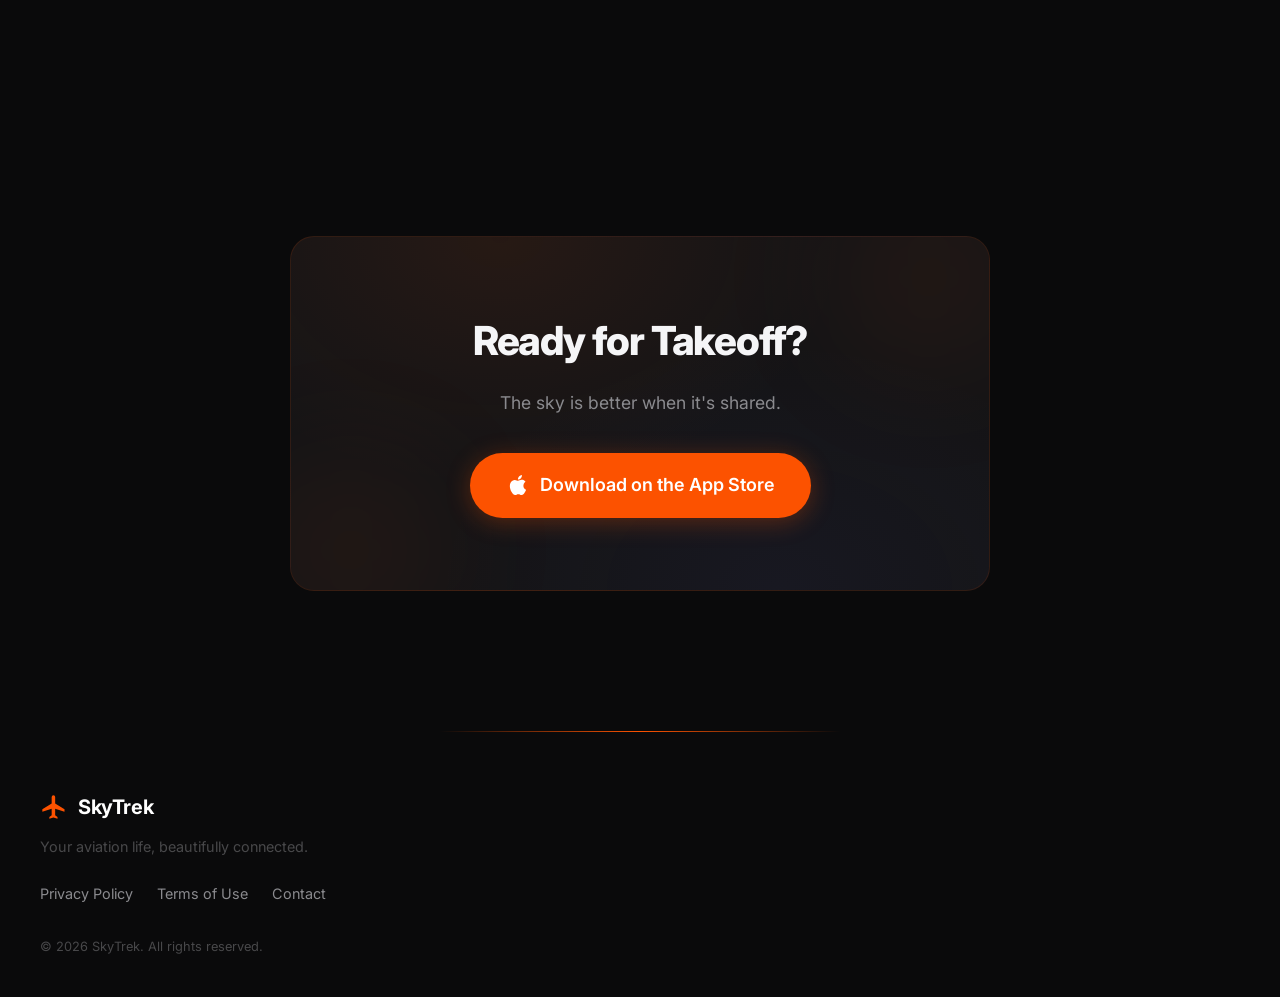
==== commit ed0afa2b: "Update pilot profile link from bonzoq to john Co-Authored-By: Claude Opus 4.6 (1M context) <noreply@" ====
--- a/index.html
+++ b/index.html
@@ -225,7 +225,7 @@
           </div>
           <div class="profile__browser-bar">
             <svg viewBox="0 0 24 24" fill="none" stroke="currentColor" stroke-width="2" width="14" height="14"><rect x="3" y="11" width="18" height="11" rx="2" ry="2"/><path d="M7 11V7a5 5 0 0 1 10 0v4"/></svg>
-            <a href="https://mypilotprofile.com/bonzoq" target="_blank" rel="noopener noreferrer">mypilotprofile.com/<strong>bonzoq</strong></a>
+            <a href="https://mypilotprofile.com/john" target="_blank" rel="noopener noreferrer">mypilotprofile.com/<strong>john</strong></a>
           </div>
         </div>
       </div>
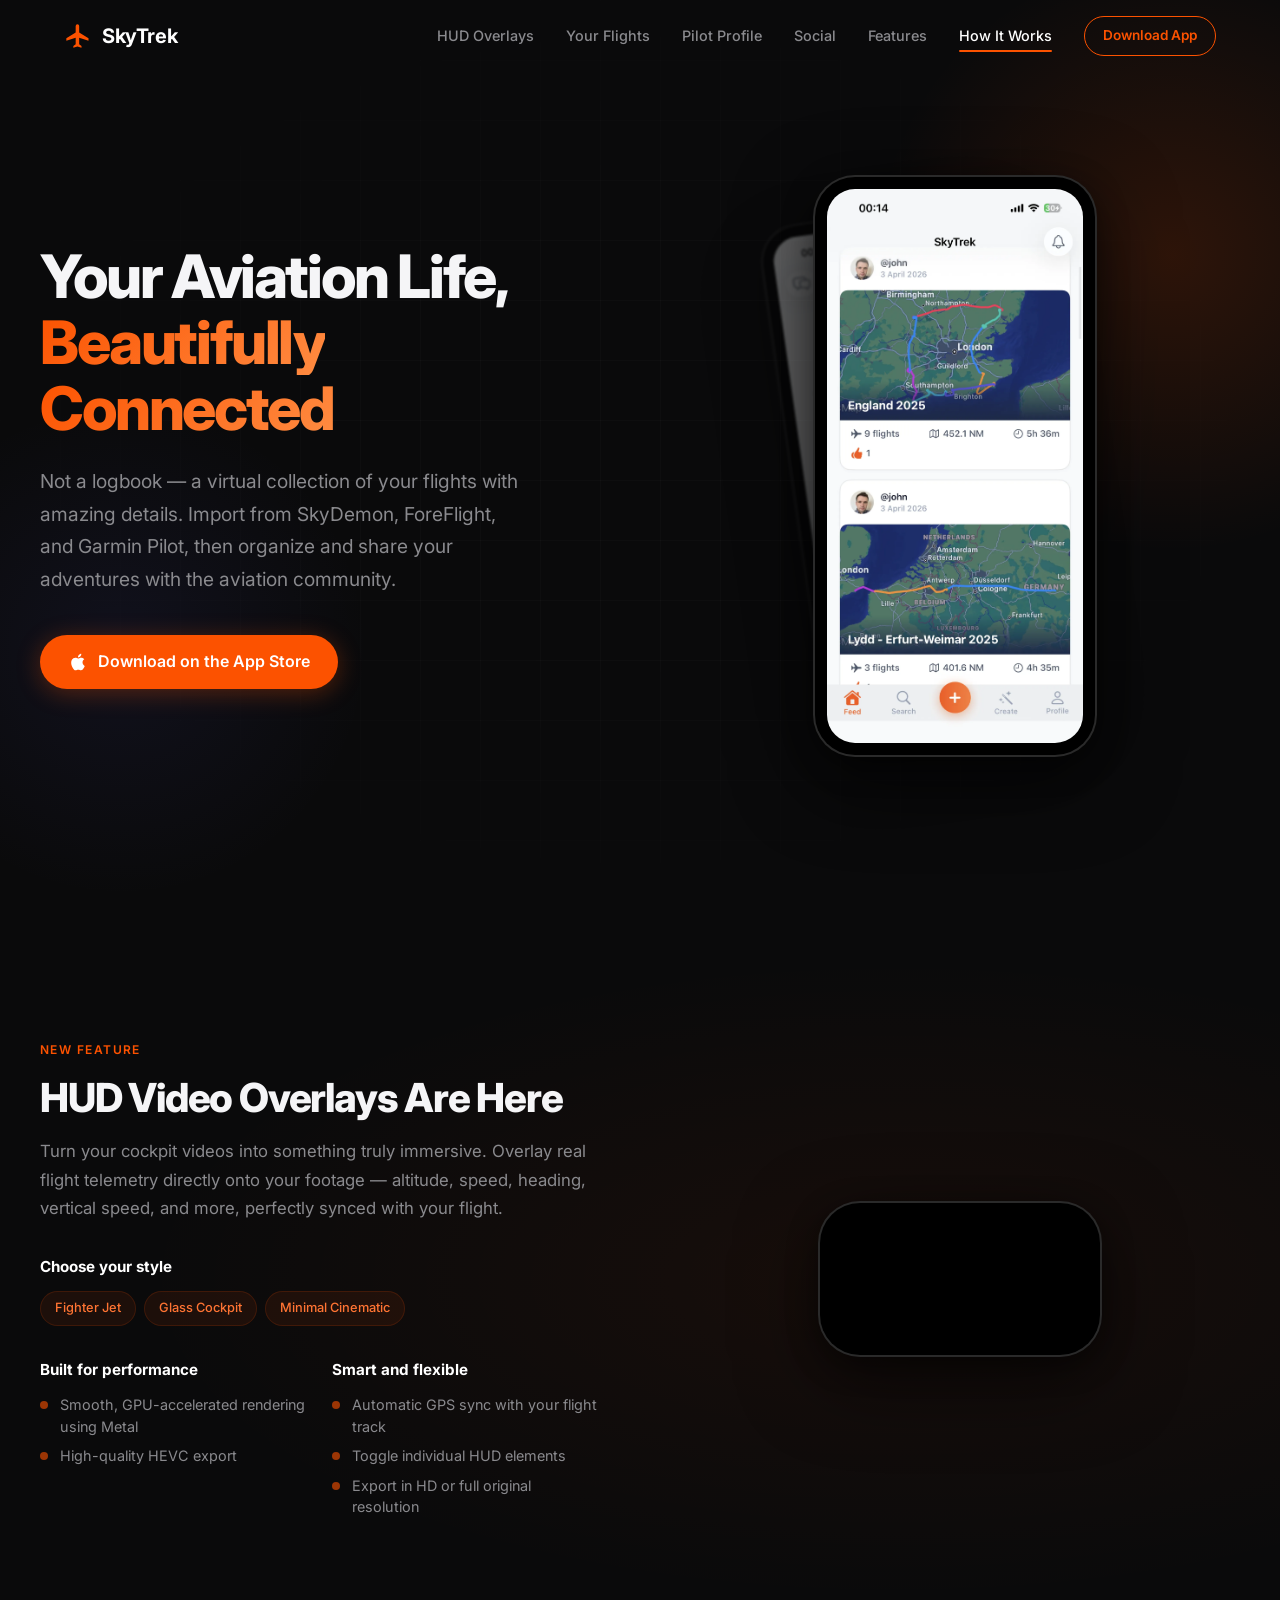
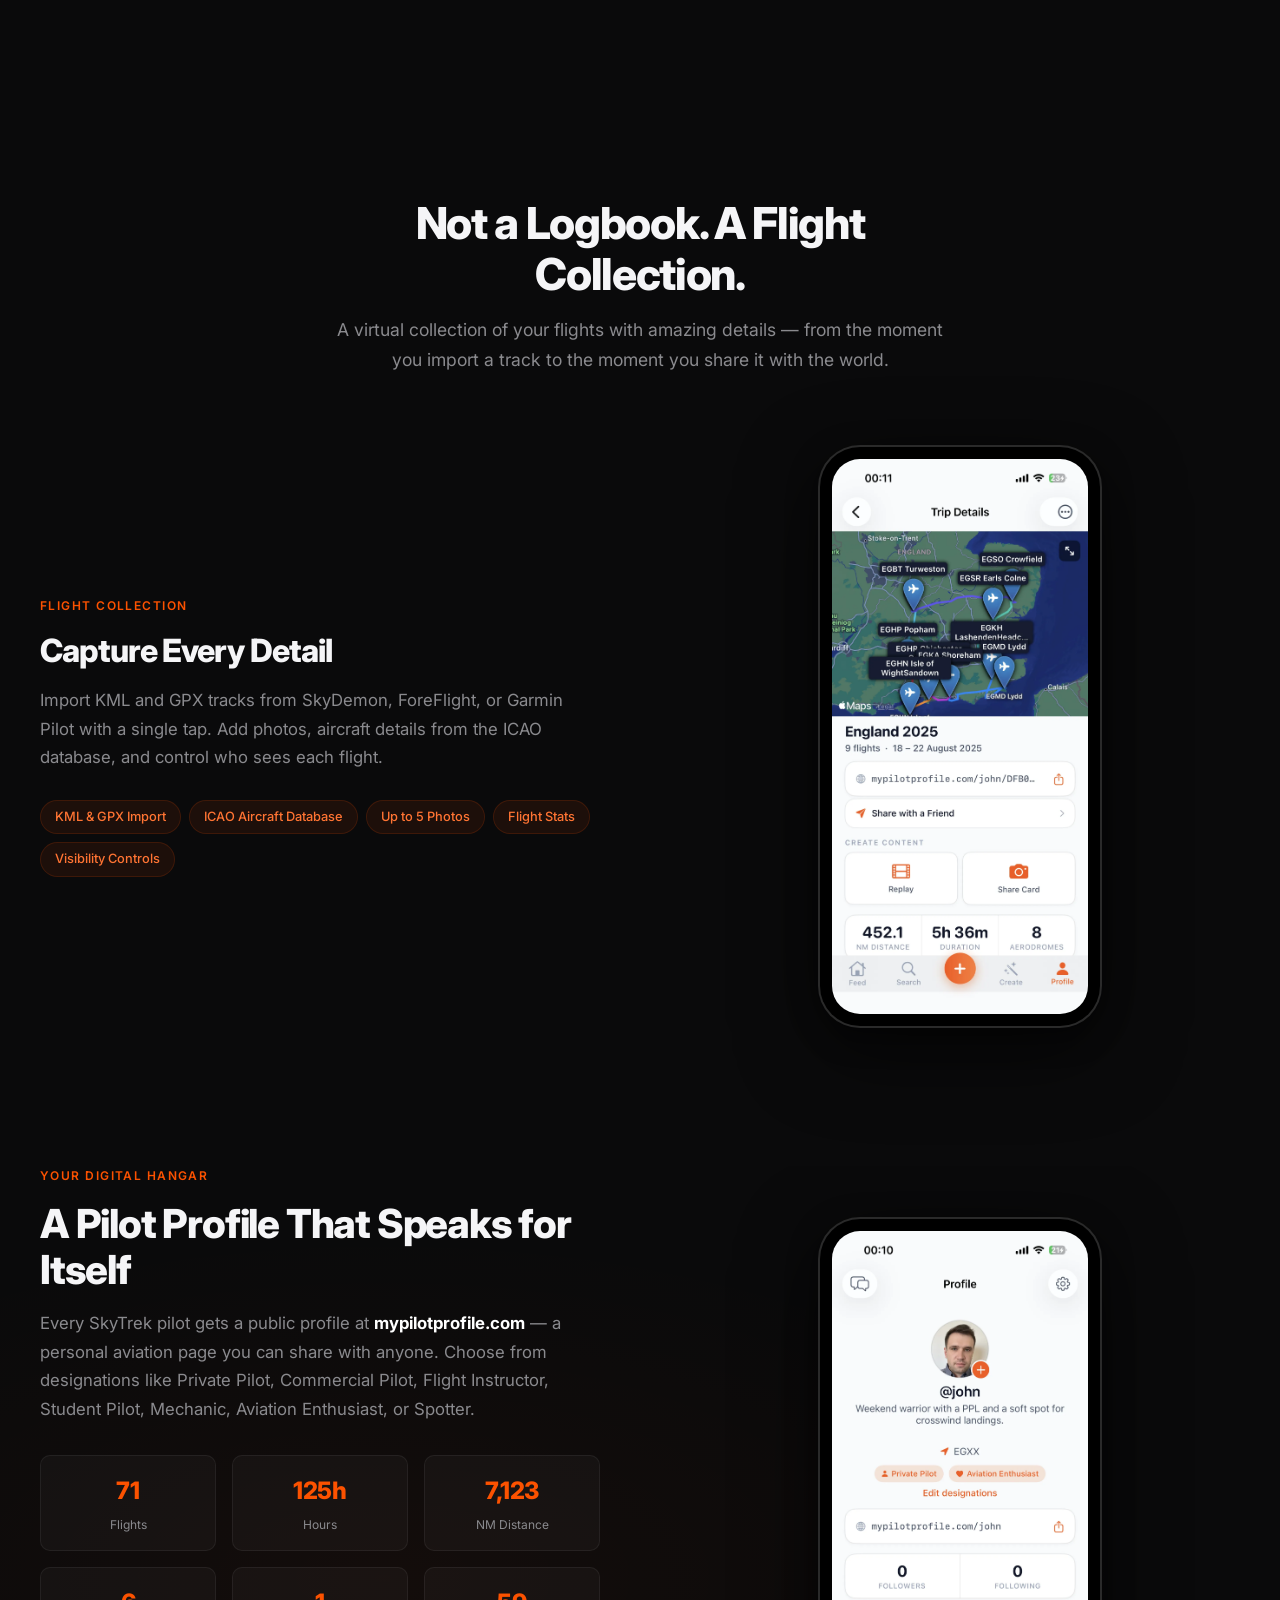
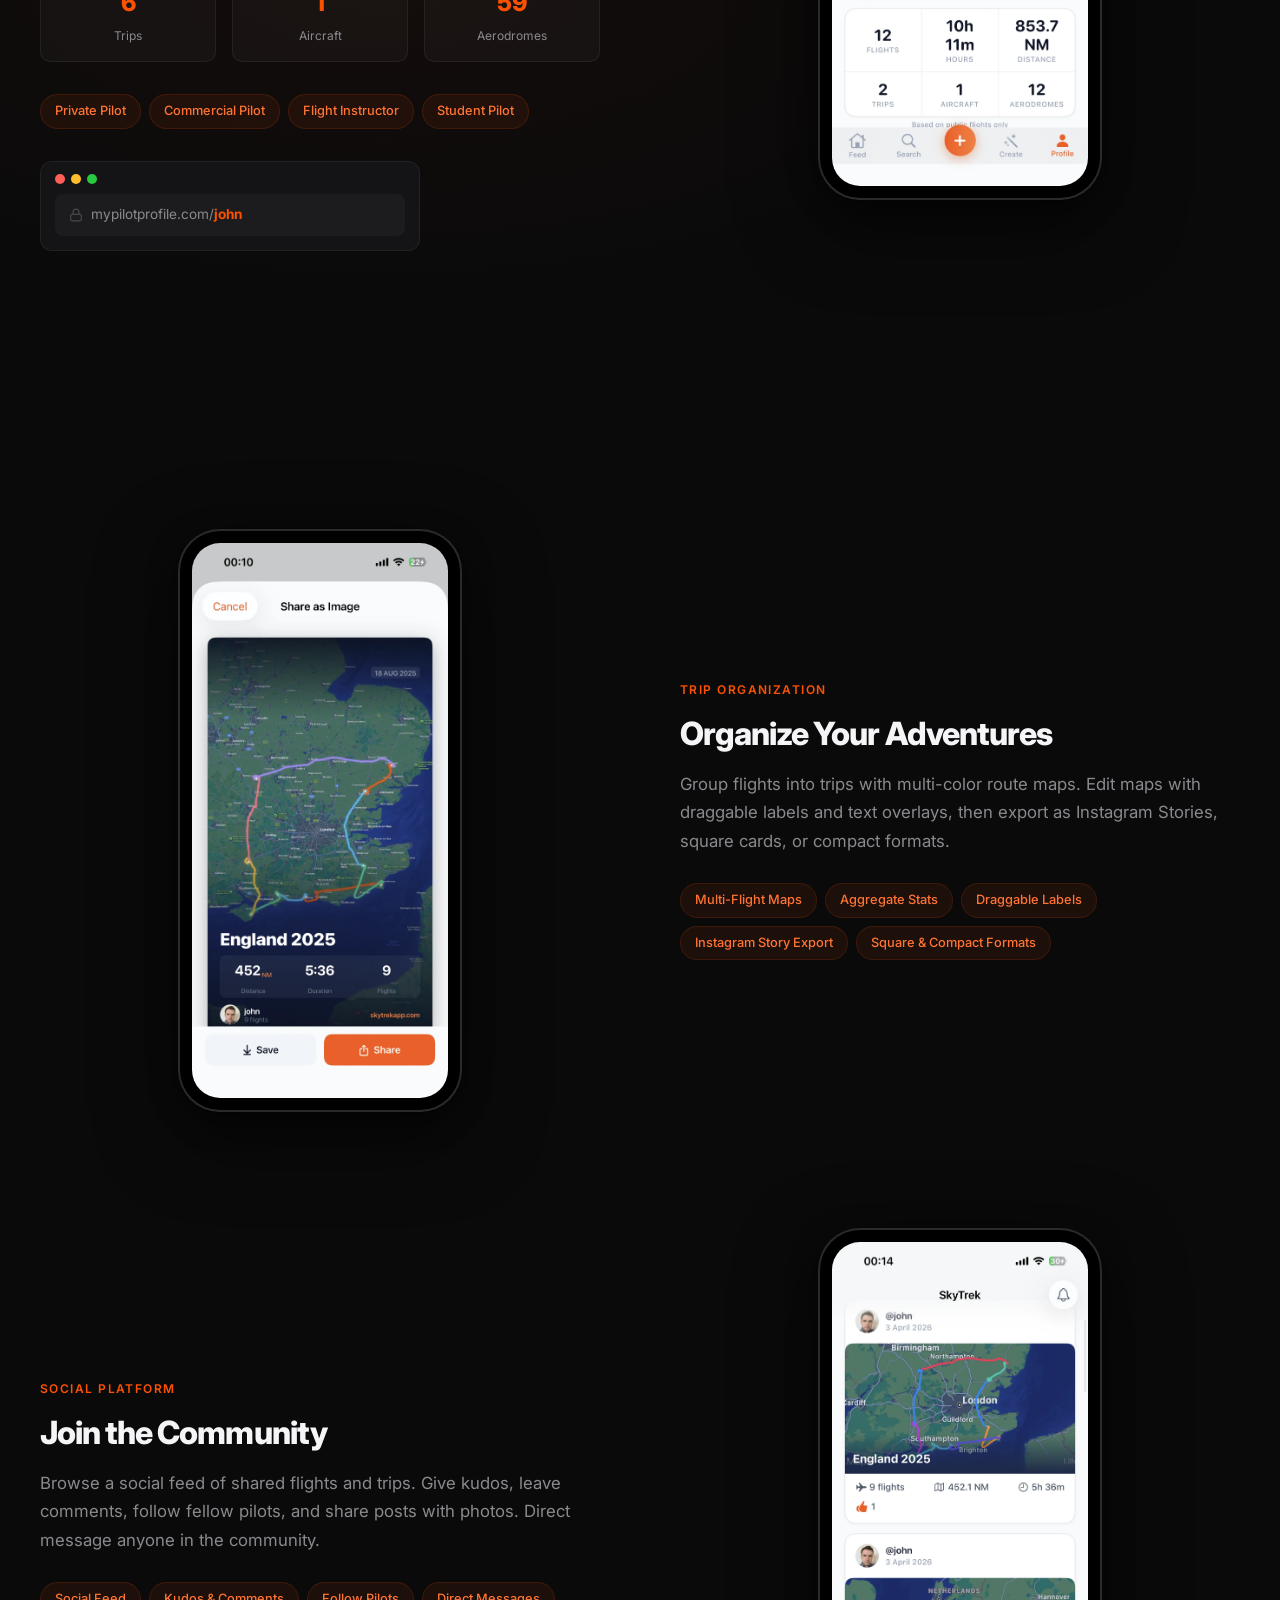
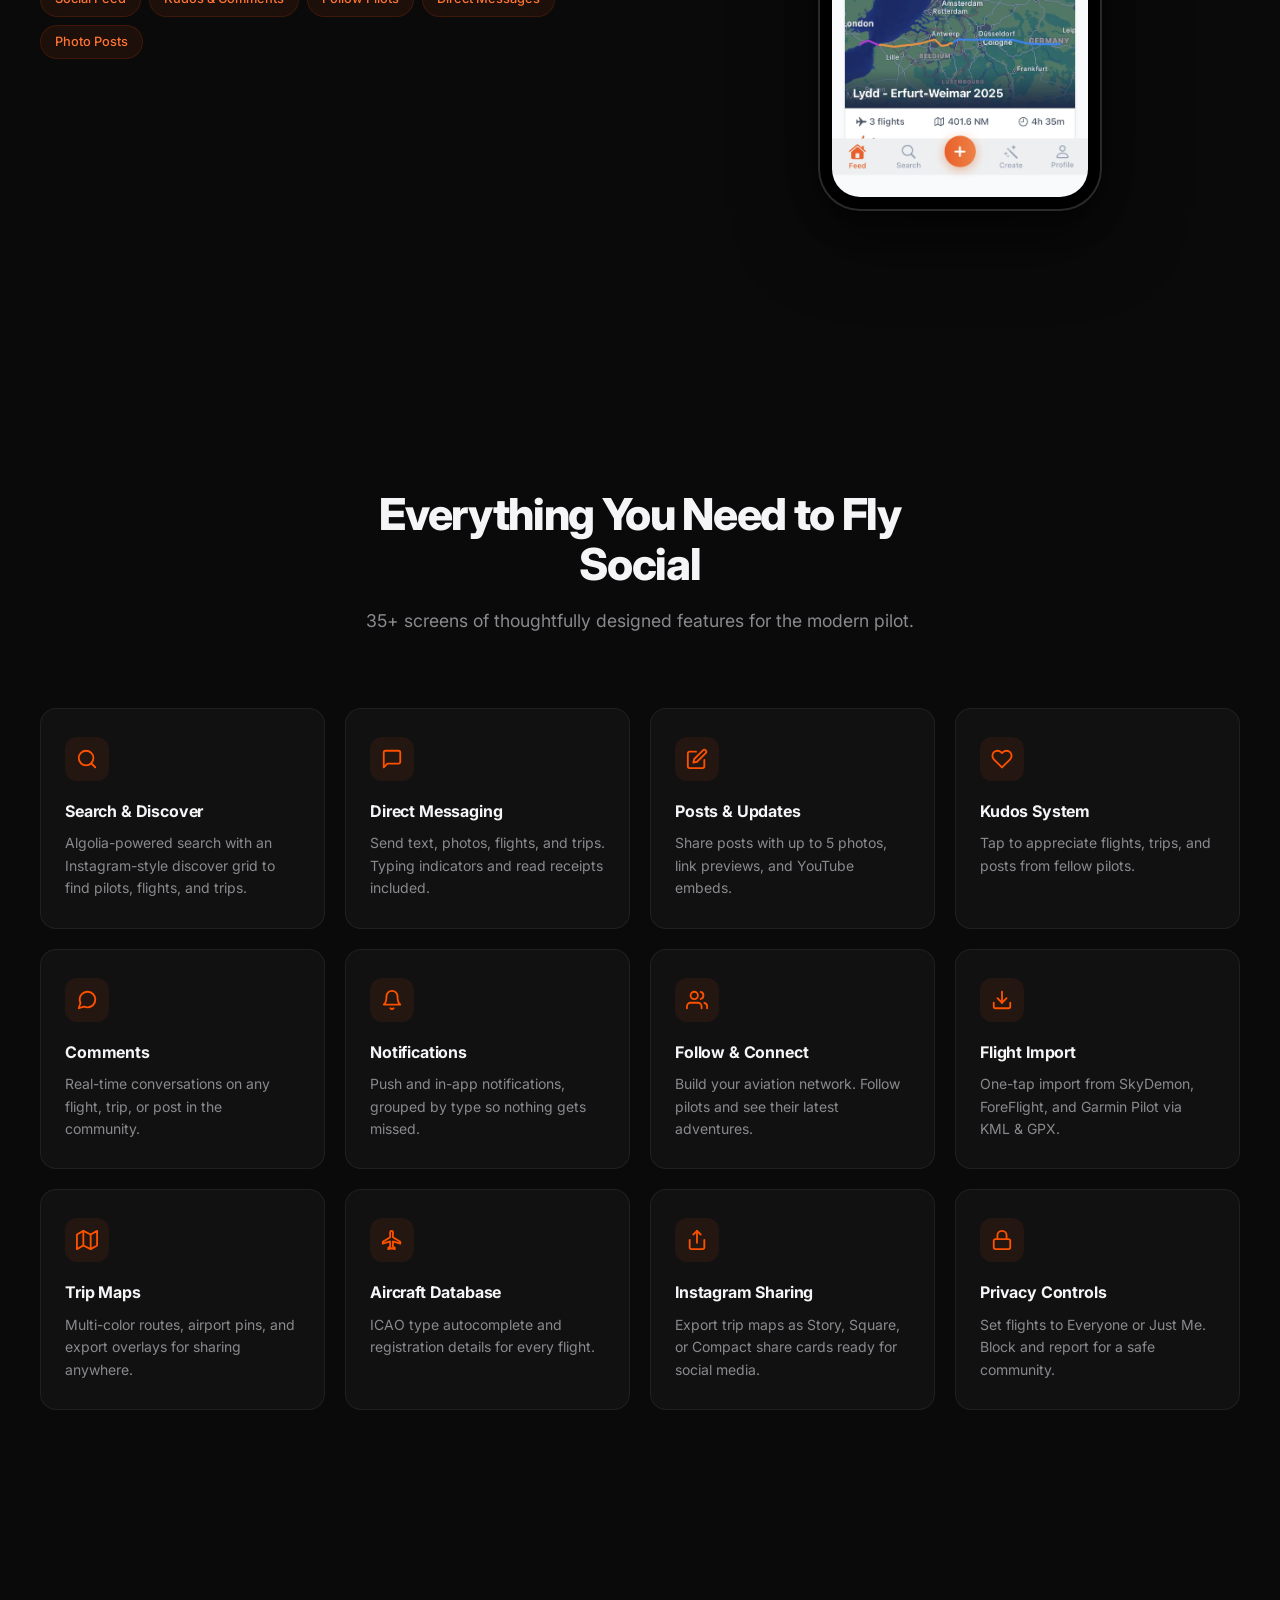
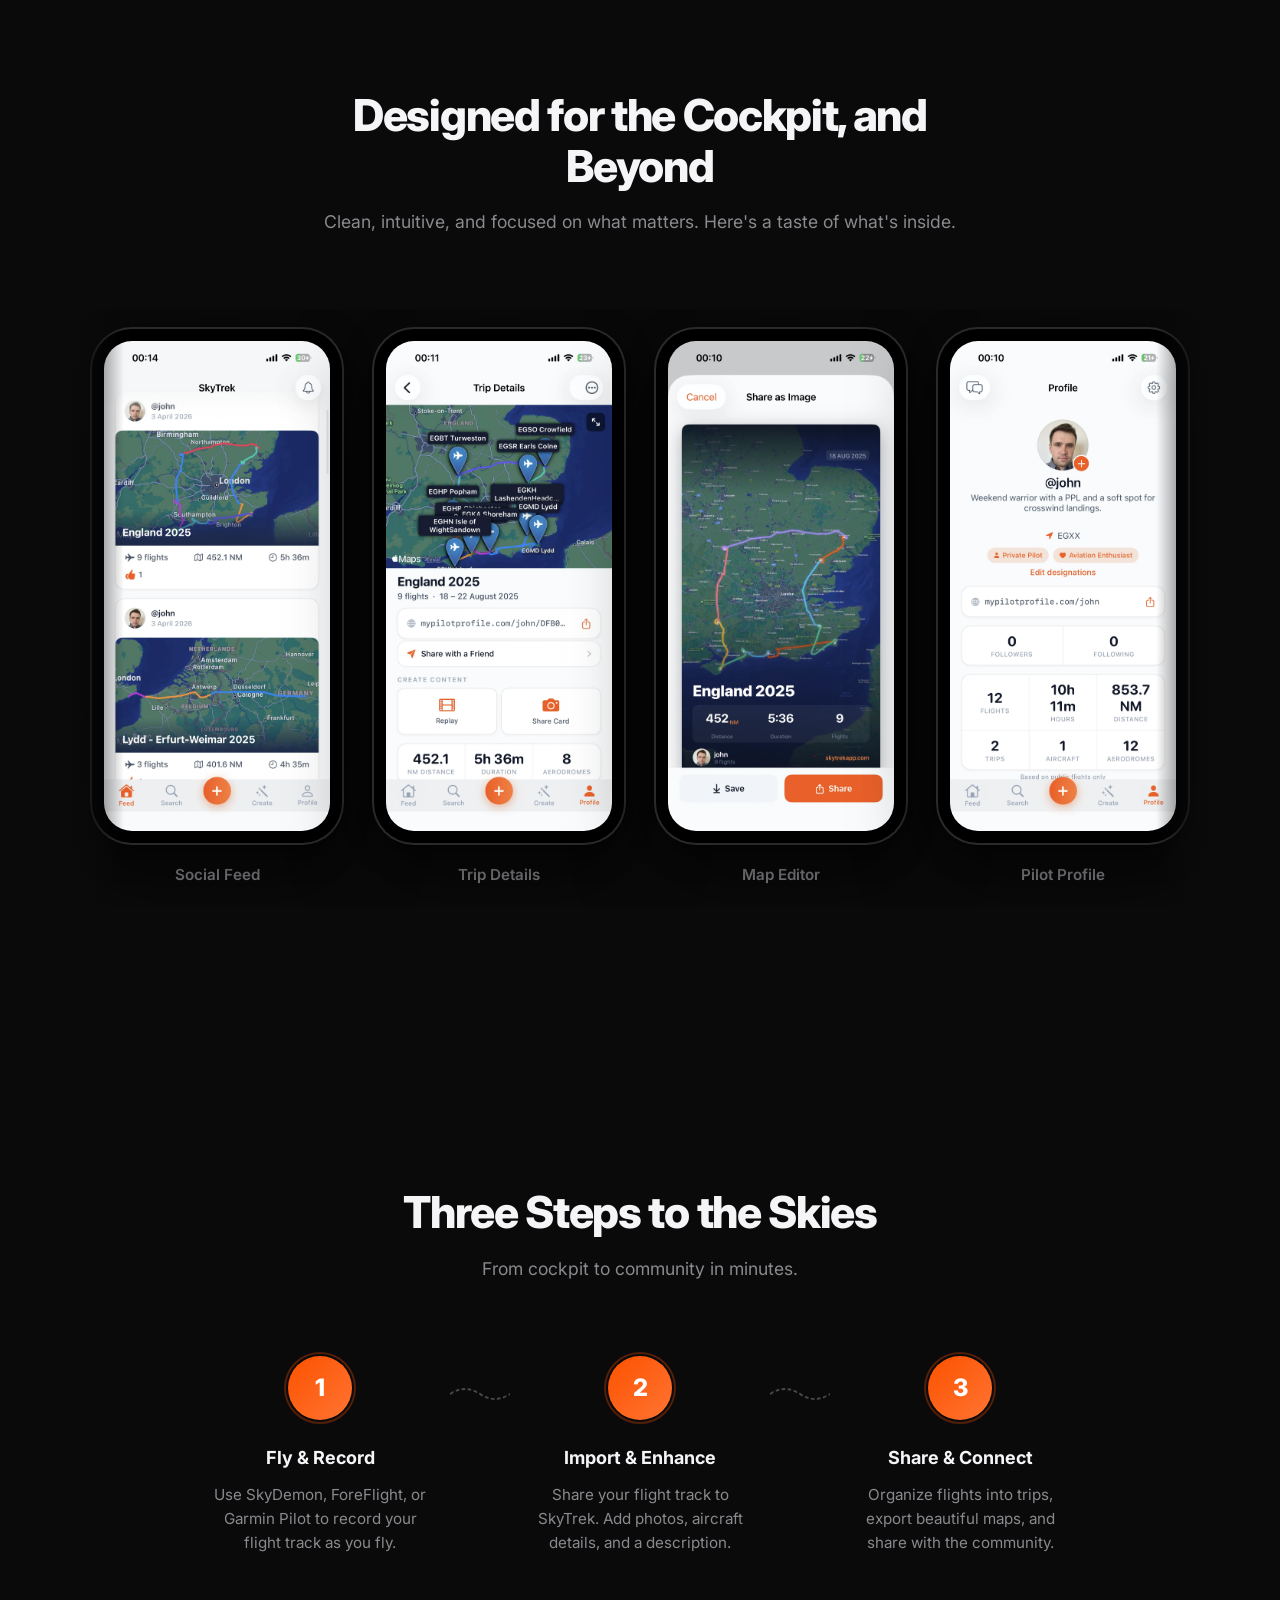
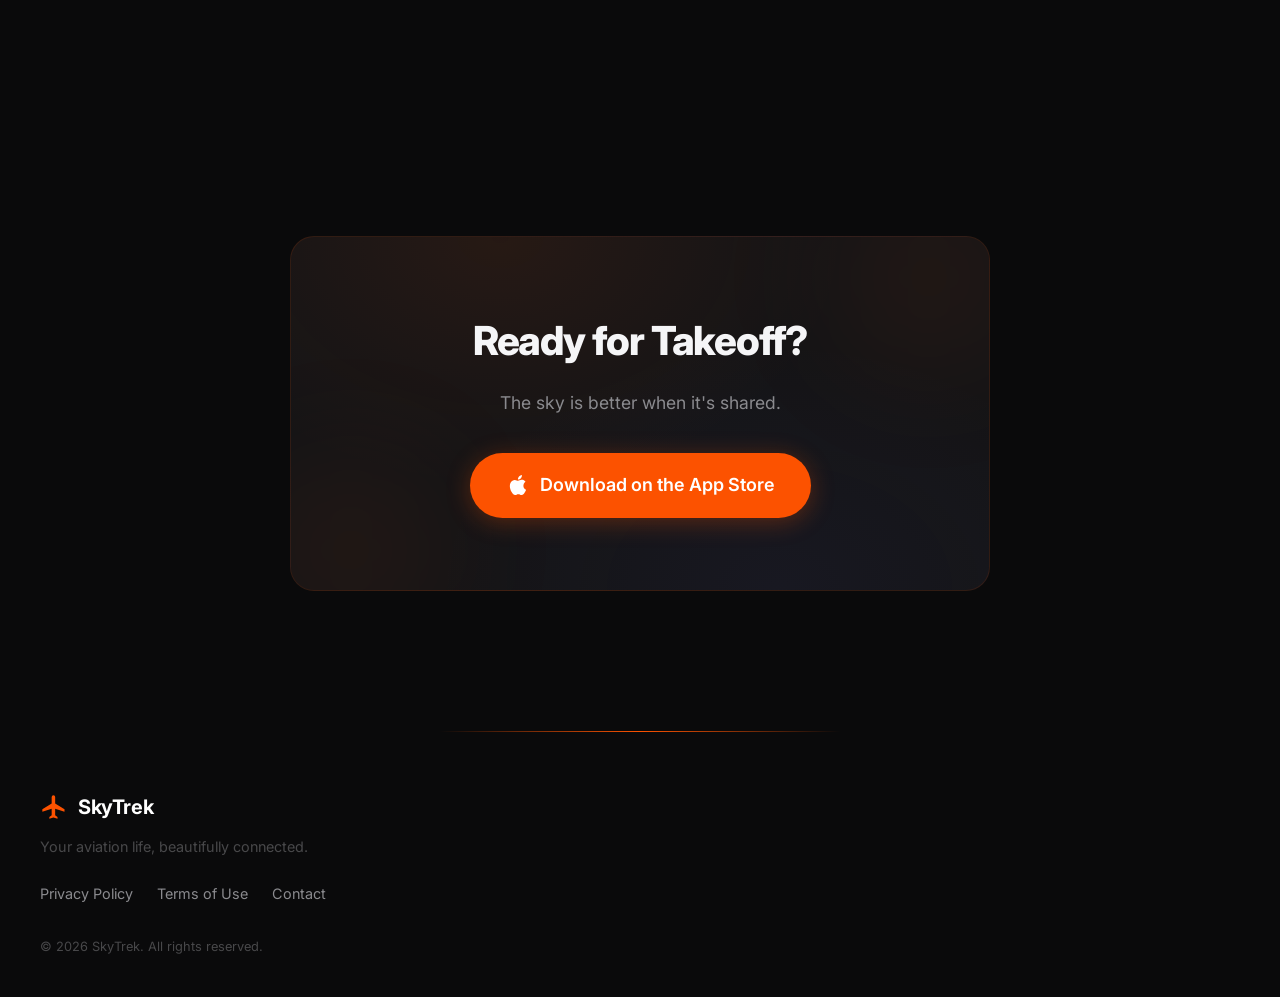
==== commit 2566491b: "Reorder nav menu to match page section order Co-Authored-By: Claude Opus 4.6 (1M context) <noreply@a" ====
--- a/index.html
+++ b/index.html
@@ -50,10 +50,10 @@
       </button>
 
       <div class="nav__menu" id="navMenu">
+        <a href="#hud" class="nav__link" data-section="hud">HUD Overlays</a>
         <a href="#collection" class="nav__link" data-section="collection">Your Flights</a>
         <a href="#profile" class="nav__link" data-section="profile">Pilot Profile</a>
         <a href="#social" class="nav__link" data-section="social">Social</a>
-        <a href="#hud" class="nav__link" data-section="hud">HUD Overlays</a>
         <a href="#features" class="nav__link" data-section="features">Features</a>
         <a href="#how-it-works" class="nav__link" data-section="how-it-works">How It Works</a>
         <a href="https://apps.apple.com/pl/app/sky-trek/id6759917556" class="nav__cta-link" target="_blank" rel="noopener noreferrer">Download App</a>
